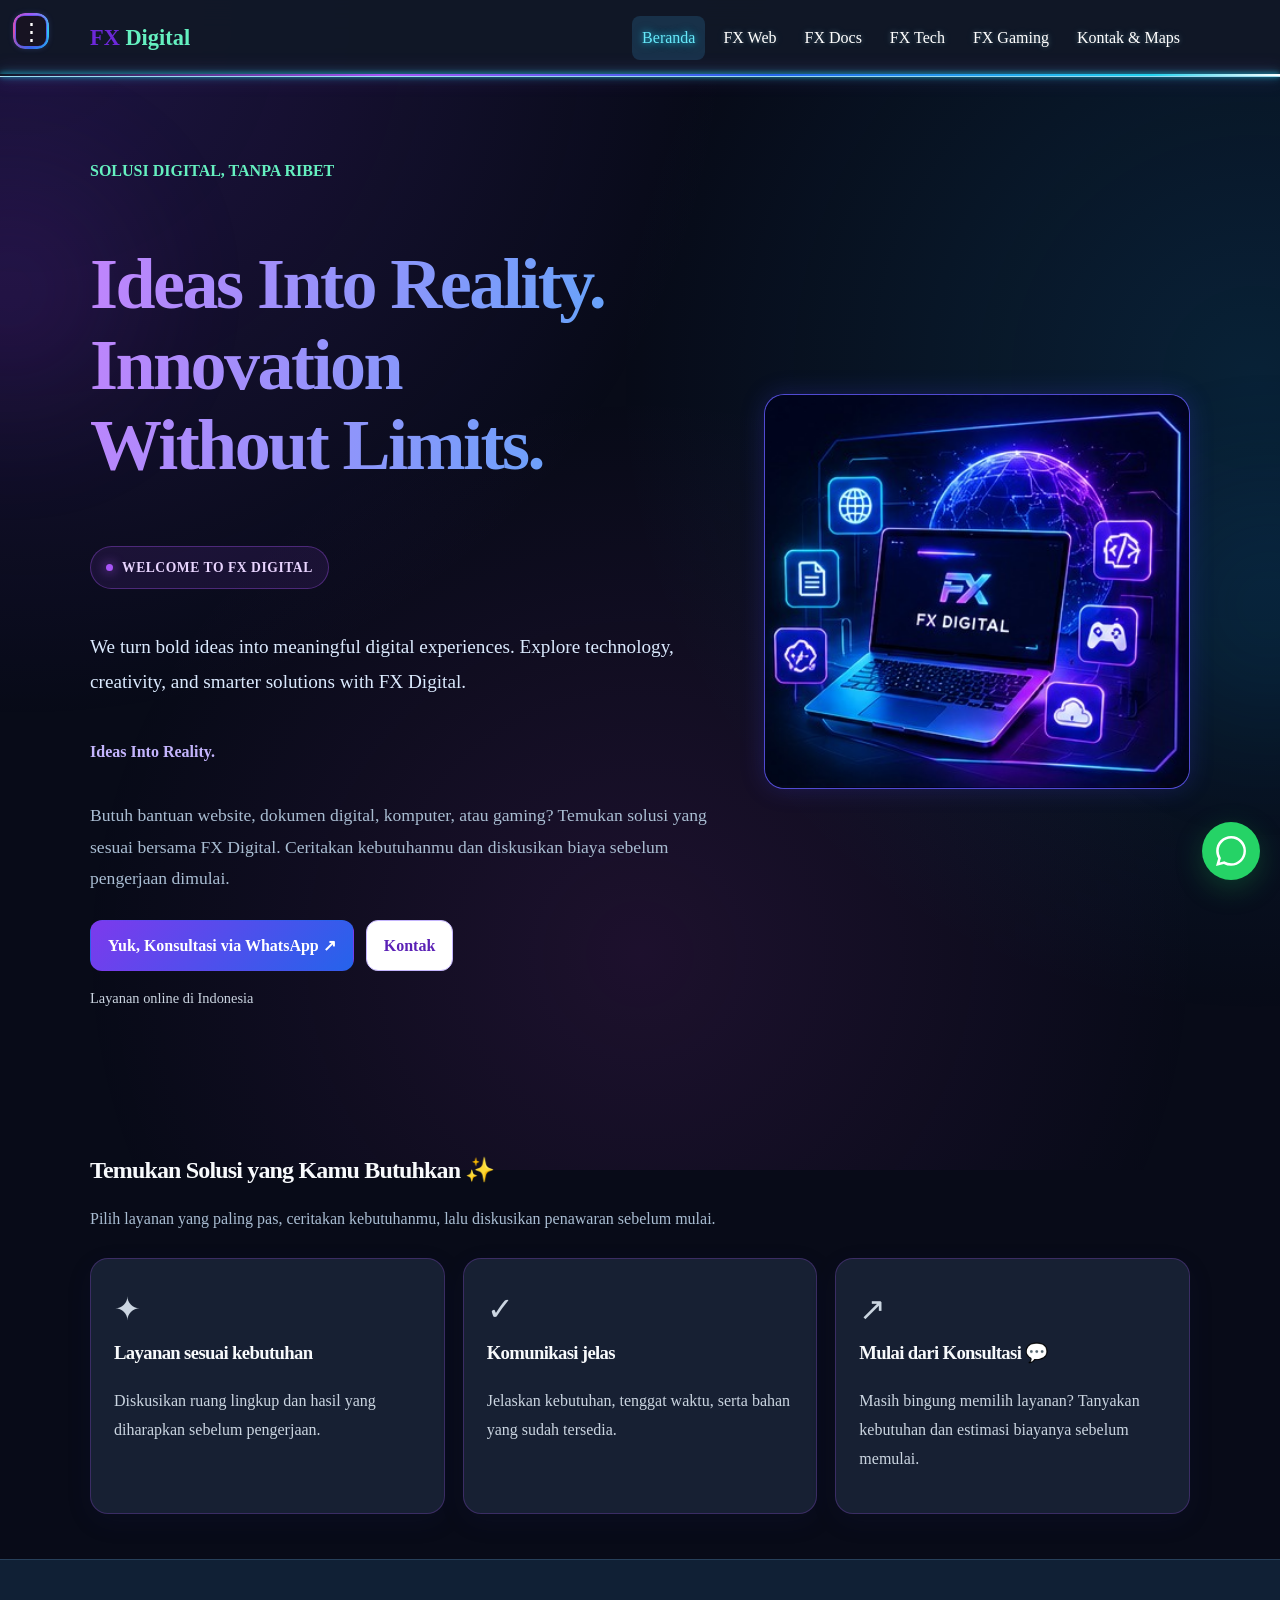
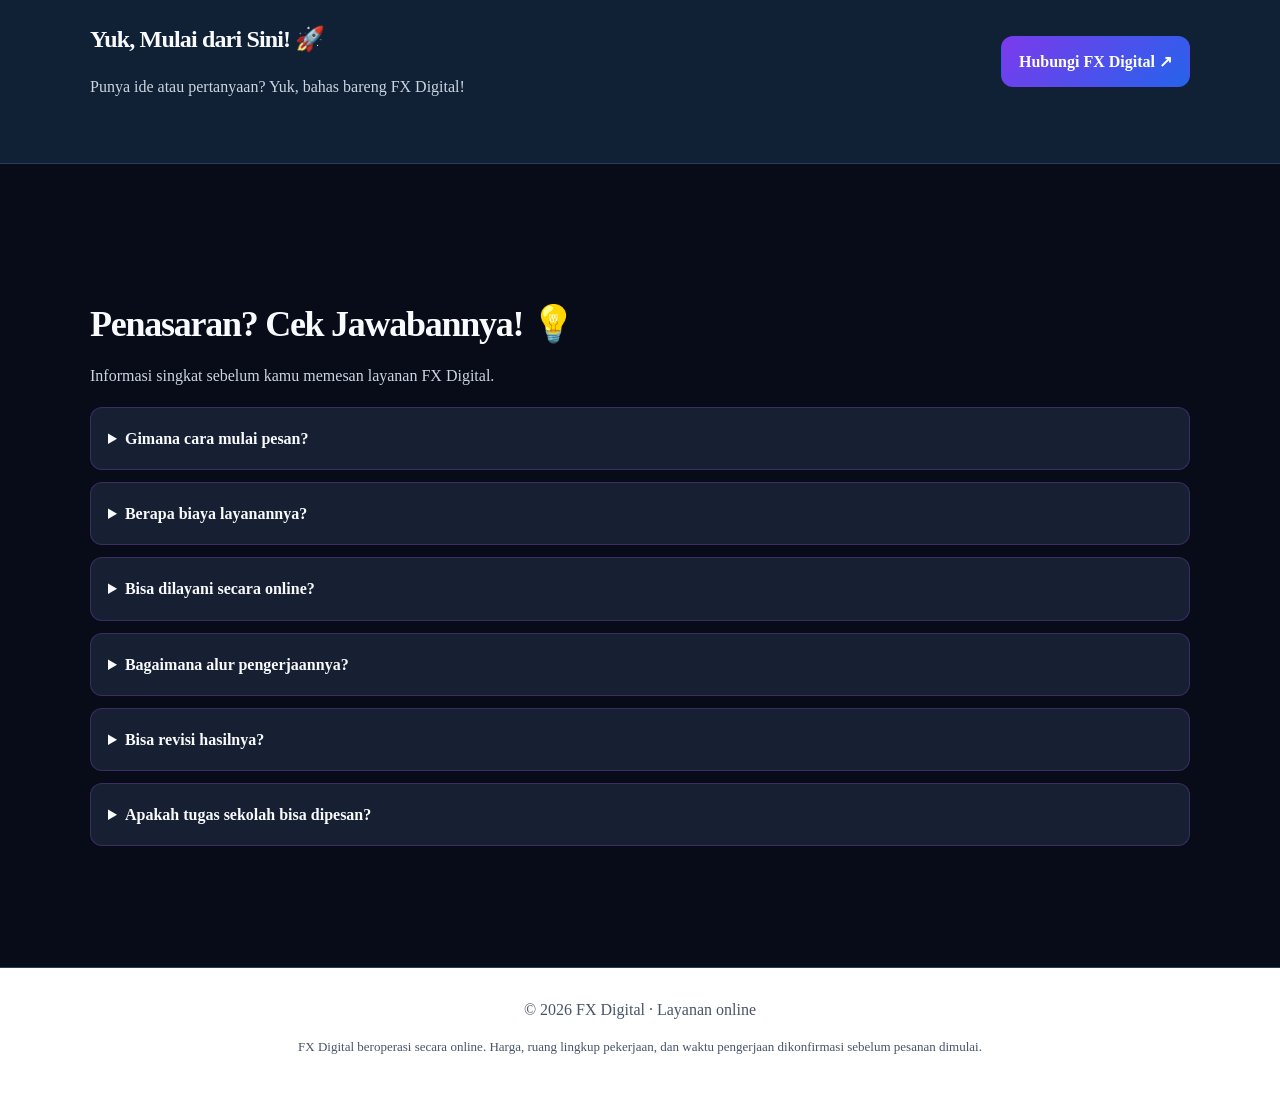
==== index.html @ 986e7e6f "Publikasi awal website FX Digital" ====
<!doctype html>
<html lang="id">
<head>
<meta charset="utf-8">
<meta name="viewport" content="width=device-width, initial-scale=1">
<title>Beranda | FX Digital</title>
<meta name="description" content="Layanan digital FX Digital">
<link rel="stylesheet" href="assets/css/style.css">
  <link rel="stylesheet" href="assets/css/fx-enhancements.css">
<link rel="stylesheet" href="assets/css/fx-modern.css">
</head>
<body>
<header class="topbar">
  <div class="container nav">
    <a class="brand" href="index.html">FX <span>Digital</span></a>
    <button class="menu-toggle" type="button">☰ Menu</button>
    <nav class="navlinks"><a href="index.html" data-nav="index.html">Beranda</a>
<a href="fx-web.html" data-nav="fx-web.html">FX Web</a>
<a href="fx-docs.html" data-nav="fx-docs.html">FX Docs</a>
<a href="fx-tech.html" data-nav="fx-tech.html">FX Tech</a>
<a href="fx-gaming.html" data-nav="fx-gaming.html">FX Gaming</a>
<a href="kontak.html" data-nav="kontak.html">Kontak & Maps</a></nav>
  </div>
</header>
<main>
  <section class="hero">
    <div class="container hero-grid">
      <div>
        <span class="eyebrow">SOLUSI DIGITAL, TANPA RIBET</span>
        <h1>Satu tempat untuk kebutuhan digitalmu.</h1>
        <p class="lead">Butuh bantuan website, dokumen digital, komputer, atau gaming? Temukan solusi yang sesuai bersama FX Digital. Ceritakan kebutuhanmu dan diskusikan biaya sebelum pengerjaan dimulai.</p>
        <div class="actions">
          <a class="btn btn-primary" data-wa data-message="Halo FX Digital, saya ingin konsultasi layanan Beranda.">Yuk, Konsultasi via WhatsApp ↗</a>
          <a class="btn btn-secondary" href="kontak.html">Kontak</a>
        </div>
        <p class="small muted" data-service-area></p>
      </div>
      <aside class="hero-card fx-hero-art">
        <img src="assets/images/fx-hero/beranda.jpg" alt="FX Digital — ilustrasi layanan digital" loading="eager">
      </aside>
    </div>
  </section>
  <section>
    <div class="container">
      <div class="section-head"><h2>Temukan Solusi yang Kamu Butuhkan ✨</h2><p>Pilih layanan yang paling pas, ceritakan kebutuhanmu, lalu diskusikan penawaran sebelum mulai.</p></div>
      
        <div class="grid">
          <article class="card"><div class="icon">✦</div><h3>Layanan sesuai kebutuhan</h3><p>Diskusikan ruang lingkup dan hasil yang diharapkan sebelum pengerjaan.</p></article>
          <article class="card"><div class="icon">✓</div><h3>Komunikasi jelas</h3><p>Jelaskan kebutuhan, tenggat waktu, serta bahan yang sudah tersedia.</p></article>
          <article class="card"><div class="icon">↗</div><h3>Mulai dari Konsultasi 💬</h3><p>Masih bingung memilih layanan? Tanyakan kebutuhan dan estimasi biayanya sebelum memulai.</p></article>
        </div>
        
    </div>
  </section>
  <section class="band">
    <div class="container cta">
      <div><h2>Yuk, Mulai dari Sini! 🚀</h2><p class="muted">Punya ide atau pertanyaan? Yuk, bahas bareng FX Digital!</p></div>
      <a class="btn btn-primary" data-wa data-message="Halo FX Digital, saya ingin bertanya tentang Beranda.">Hubungi FX Digital ↗</a>
    </div>
  </section>
</main>
<footer class="footer"><div class="container">© <span data-year></span> FX Digital · Layanan online</div></footer>
<script src="assets/js/config.js"></script>
<script src="assets/js/main.js"></script>
  <script src="assets/js/fx-enhancements.js" defer></script>
<script src="assets/js/fx-modern.js" defer></script>
</body>
</html>
---- assets/css/style.css ----
:root {
  --bg: #07111f;
  --panel: #101e31;
  --text: #edf6ff;
  --muted: #a9bdd2;
  --mint: #65f0c0;
  --blue: #68baff;
  --line: #27405a;
}

* { box-sizing: border-box; }

html { scroll-behavior: smooth; }

body {
  margin: 0;
  background: var(--bg);
  color: var(--text);
  font-family: system-ui, sans-serif;
  line-height: 1.7;
}

a { color: inherit; text-decoration: none; }

.container {
  width: min(1100px, 92%);
  margin: auto;
}

.topbar {
  position: sticky;
  top: 0;
  z-index: 10;
  background: #07111fee;
  border-bottom: 1px solid var(--line);
}

.nav {
  min-height: 76px;
  display: flex;
  justify-content: space-between;
  align-items: center;
  gap: 20px;
}

.brand {
  font-size: 1.4rem;
  font-weight: 900;
}

.brand span { color: var(--mint); }

.navlinks {
  display: flex;
  gap: 8px;
  flex-wrap: wrap;
}

.navlinks a {
  padding: 8px 10px;
  border-radius: 8px;
  color: var(--muted);
}

.navlinks a:hover,
.navlinks a.active {
  background: #183149;
  color: var(--mint);
}

.menu-toggle { display: none; }

.hero { padding: 80px 0 65px; }

.hero-grid {
  display: grid;
  grid-template-columns: 1.2fr .8fr;
  gap: 35px;
  align-items: center;
}

.eyebrow {
  color: var(--mint);
  font-weight: 700;
}

h1 {
  font-size: clamp(2.5rem, 6vw, 4.5rem);
  line-height: 1.12;
  letter-spacing: -.04em;
}

h2 { line-height: 1.2; }

.gradient {
  background: linear-gradient(90deg, var(--mint), var(--blue));
  -webkit-background-clip: text;
  background-clip: text;
  color: transparent;
}

.lead {
  color: var(--muted);
  font-size: 1.1rem;
}

.actions {
  display: flex;
  flex-wrap: wrap;
  gap: 12px;
  margin-top: 25px;
}

.btn {
  display: inline-block;
  padding: 11px 17px;
  border-radius: 10px;
  font-weight: 800;
  border: 1px solid var(--line);
}

.btn-primary {
  background: var(--mint);
  color: #052018;
}

.btn-secondary { background: var(--panel); }

.hero-card,
.card,
.contact-card {
  background: linear-gradient(145deg, #13263b, #0d192a);
  border: 1px solid var(--line);
  border-radius: 18px;
  padding: 24px;
}

.hero-card .orb {
  display: grid;
  place-items: center;
  height: 160px;
  border-radius: 14px;
  background: linear-gradient(135deg, #174b4c, #1b3452);
  color: var(--mint);
  font-size: 4rem;
  font-weight: 900;
}

section { padding: 45px 0; }

.section-head { margin-bottom: 25px; }

.section-head p,
.card p,
.muted { color: var(--muted); }

.grid {
  display: grid;
  grid-template-columns: repeat(3, 1fr);
  gap: 18px;
}

.card { padding: 23px; }

.card h3 { margin-top: 0; }

.icon { font-size: 2rem; }

.band {
  background: #102035;
  border-block: 1px solid var(--line);
}

.cta {
  display: flex;
  align-items: center;
  justify-content: space-between;
  gap: 25px;
}

.contact-layout {
  display: grid;
  grid-template-columns: 1fr 1fr;
  gap: 20px;
}

.contact-line {
  padding: 15px 0;
  border-bottom: 1px solid var(--line);
}

.form { display: grid; gap: 12px; }

.form input,
.form textarea,
.form select {
  width: 100%;
  padding: 12px;
  background: #081625;
  color: var(--text);
  border: 1px solid var(--line);
  border-radius: 9px;
}

.form textarea { min-height: 120px; }

.footer {
  padding: 28px 0;
  border-top: 1px solid var(--line);
  color: var(--muted);
}

.small { font-size: .9rem; }

@media (max-width: 850px) {
  .hero-grid,
  .contact-layout { grid-template-columns: 1fr; }

  .grid { grid-template-columns: repeat(2, 1fr); }

  .nav { padding: 14px 0; }

  .menu-toggle {
    display: block;
    padding: 9px;
    background: var(--panel);
    color: var(--text);
    border: 1px solid var(--line);
    border-radius: 8px;
  }

  .navlinks {
    display: none;
    position: absolute;
    top: 65px;
    left: 4%;
    right: 4%;
    padding: 12px;
    background: var(--panel);
    border: 1px solid var(--line);
    border-radius: 12px;
  }

  .navlinks.open { display: grid; }

  .cta { align-items: flex-start; flex-direction: column; }
}

@media (max-width: 540px) {
  .grid { grid-template-columns: 1fr; }
  .hero { padding-top: 45px; }
}

/* ===== MENU SAMPING FX DIGITAL ===== */
.fx-menu-button {
  position: fixed;
  top: 18px;
  left: 18px;
  z-index: 10002;
  width: 46px;
  height: 46px;
  border: 1px solid rgba(255,255,255,.18);
  border-radius: 14px;
  background: #171322;
  color: #ffffff;
  font-size: 30px;
  line-height: 1;
  cursor: pointer;
  box-shadow: 0 6px 24px rgba(0,0,0,.25);
}

.fx-menu-button:hover {
  background: #6d28d9;
}

.fx-menu-overlay {
  position: fixed;
  inset: 0;
  z-index: 10000;
  background: rgba(0,0,0,.58);
  opacity: 0;
  visibility: hidden;
  transition: opacity .25s ease, visibility .25s ease;
}

.fx-menu-overlay.open {
  opacity: 1;
  visibility: visible;
}

.fx-side-menu {
  position: fixed;
  top: 0;
  left: 0;
  z-index: 10001;
  width: min(310px, 85vw);
  height: 100vh;
  height: 100dvh;
  box-sizing: border-box;
  padding: 28px 20px;
  overflow-y: auto;
  background: #120e1c;
  border-right: 1px solid rgba(255,255,255,.12);
  color: #fff;
  transform: translateX(-105%);
  transition: transform .25s ease;
}

.fx-side-menu.open {
  transform: translateX(0);
}

.fx-menu-header {
  display: flex;
  align-items: center;
  justify-content: space-between;
  gap: 12px;
  margin-bottom: 28px;
  padding-bottom: 20px;
  border-bottom: 1px solid rgba(255,255,255,.13);
}

.fx-menu-brand {
  font-size: 22px;
  font-weight: 800;
  color: #c4b5fd;
}

.fx-menu-close {
  width: 38px;
  height: 38px;
  border: 0;
  border-radius: 10px;
  background: #292238;
  color: #fff;
  font-size: 24px;
  cursor: pointer;
}

.fx-menu-label {
  margin: 20px 0 10px;
  color: #a99fbb;
  font-size: 12px;
  font-weight: 700;
  letter-spacing: 1.5px;
  text-transform: uppercase;
}

.fx-menu-links {
  display: grid;
  gap: 8px;
}

.fx-menu-links a {
  display: flex;
  align-items: center;
  gap: 12px;
  padding: 13px 14px;
  border: 1px solid transparent;
  border-radius: 12px;
  color: #f4f0ff;
  text-decoration: none;
  font-size: 15px;
  transition: background .2s, border-color .2s;
}

.fx-menu-links a:hover {
  background: #292039;
  border-color: #6d28d9;
}

.fx-menu-icon {
  width: 26px;
  text-align: center;
  font-size: 20px;
}

.fx-menu-contact {
  margin-top: 24px;
  padding: 16px;
  border-radius: 14px;
  background: linear-gradient(135deg, #4c1d95, #6d28d9);
}

.fx-menu-contact p {
  margin: 0 0 12px;
  color: #fff;
  font-size: 14px;
}

.fx-menu-contact a {
  display: block;
  padding: 10px 12px;
  border-radius: 9px;
  background: #fff;
  color: #4c1d95;
  text-align: center;
  text-decoration: none;
  font-weight: 700;
}

@media (max-width: 480px) {
  .fx-menu-button {
    top: 12px;
    left: 12px;
  }
}

/* ===== NAVBAR OTOMATIS SAAT SCROLL ===== */
header,
.navbar,
nav.navbar,
.site-header,
.main-header {
  transition: transform 0.3s ease, opacity 0.3s ease;
}

.fx-navbar-hidden {
  transform: translateY(-110%) !important;
  opacity: 0 !important;
  pointer-events: none !important;
}

/* ===== TEMA FX DIGITAL: LEBIH TERANG ===== */

:root {
  --fx-primary: #7c3aed;
  --fx-secondary: #2563eb;
  --fx-accent: #06b6d4;
  --fx-text: #1e1b4b;
  --fx-muted: #64748b;
  --fx-background: #f5f7ff;
  --fx-card: #ffffff;
  --fx-border: #e0e7ff;
}

body {
  background-color: var(--fx-background);
  color: var(--fx-text);
}

header,
.navbar,
nav.navbar,
.site-header,
.main-header {
  background-color: rgba(255, 255, 255, 0.96);
  color: var(--fx-text);
  border-bottom: 1px solid var(--fx-border);
}

h1, h2, h3, h4 {
  color: #312e81;
}

p {
  color: #475569;
}

a {
  transition: color .2s ease, background .2s ease;
}

button,
.btn,
.button {
  transition: all .2s ease;
}

.btn-primary,
.button-primary,
button.primary {
  background: linear-gradient(135deg, #7c3aed, #2563eb);
  color: #ffffff;
  border: none;
  border-radius: 12px;
}

.btn-primary:hover,
.button-primary:hover,
button.primary:hover {
  background: linear-gradient(135deg, #6d28d9, #1d4ed8);
  transform: translateY(-2px);
}

.card,
.service-card,
.feature-card {
  background: #ffffff;
  border: 1px solid #e0e7ff;
  border-radius: 18px;
  box-shadow: 0 8px 28px rgba(79, 70, 229, 0.08);
  transition: transform .25s ease, box-shadow .25s ease;
}

.card:hover,
.service-card:hover,
.feature-card:hover {
  transform: translateY(-4px);
  box-shadow: 0 14px 35px rgba(79, 70, 229, 0.15);
}

.fx-menu-button {
  background: linear-gradient(135deg, #7c3aed, #2563eb);
  color: #ffffff;
  border: 1px solid rgba(255,255,255,.5);
}

.fx-side-menu {
  background: linear-gradient(180deg, #ffffff, #f3f0ff);
  color: #1e1b4b;
  border-right: 1px solid #ddd6fe;
}

.fx-menu-brand {
  color: #6d28d9;
}

.fx-menu-label {
  color: #64748b;
}

.fx-menu-links a {
  color: #312e81;
}

.fx-menu-links a:hover {
  background: #ede9fe;
  border-color: #a78bfa;
}

.fx-menu-close {
  background: #ede9fe;
  color: #4c1d95;
}

.fx-menu-contact {
  background: linear-gradient(135deg, #7c3aed, #2563eb);
}

.fx-menu-contact p {
  color: #ffffff;
}

input,
textarea,
select {
  background: #ffffff;
  color: #1e1b4b;
  border: 1px solid #cbd5e1;
  border-radius: 10px;
}

input:focus,
textarea:focus,
select:focus {
  outline: 2px solid #a78bfa;
  border-color: #7c3aed;
}

::selection {
  background: #c4b5fd;
  color: #312e81;
}

/* ==========================================
   FX DIGITAL — PERBAIKAN KONTRAS DAN WARNA
   ========================================== */

:root {
  --fx-primary: #6d28d9;
  --fx-blue: #2563eb;
  --fx-dark-text: #1e293b;
  --fx-muted-text: #475569;
  --fx-light-bg: #f5f7ff;
  --fx-white: #ffffff;
}

/* Latar utama */
body {
  background: var(--fx-light-bg) !important;
  color: var(--fx-dark-text) !important;
}

/* Navbar terang */
header,
.site-header,
.main-header,
.navbar,
nav.navbar {
  background: #ffffff !important;
  color: var(--fx-dark-text) !important;
  border-bottom: 1px solid #e2e8f0 !important;
  box-shadow: 0 3px 15px rgba(30, 41, 59, 0.06);
}

header a,
.site-header a,
.main-header a,
.navbar a,
nav.navbar a {
  color: #475569 !important;
}

header a:hover,
.site-header a:hover,
.main-header a:hover,
.navbar a:hover,
nav.navbar a:hover {
  color: #6d28d9 !important;
}

/* Logo FX Digital */
header .brand,
header .logo,
.site-header .brand,
.site-header .logo,
.navbar .brand,
.navbar .logo {
  color: #6d28d9 !important;
}

/* Judul dan teks */
h1, h2, h3, h4 {
  color: #312e81 !important;
}

p, li, label {
  color: #475569;
}

/* Kartu layanan: putih dan bersih */
.card,
.service-card,
.feature-card,
.hero-card,
.contact-card,
.service-box,
.info-card {
  background: #ffffff !important;
  color: #334155 !important;
  border: 1px solid #e2e8f0 !important;
  box-shadow: 0 8px 28px rgba(49, 46, 129, 0.08) !important;
}

.card h1, .card h2, .card h3, .card h4,
.service-card h1, .service-card h2,
.service-card h3, .service-card h4,
.feature-card h1, .feature-card h2,
.feature-card h3, .feature-card h4,
.hero-card h1, .hero-card h2,
.hero-card h3, .hero-card h4,
.contact-card h1, .contact-card h2,
.contact-card h3, .contact-card h4 {
  color: #312e81 !important;
}

.card p,
.service-card p,
.feature-card p,
.hero-card p,
.contact-card p {
  color: #475569 !important;
}

/* Tombol utama */
a.btn-primary,
a.button-primary,
.btn-primary,
.button-primary,
button.primary {
  background: linear-gradient(135deg, #7c3aed, #2563eb) !important;
  color: #ffffff !important;
  border: none !important;
  border-radius: 12px;
}

/* Tombol sekunder: jangan sampai teks gelap di latar gelap */
a.btn-secondary,
a.button-secondary,
.btn-secondary,
.button-secondary,
a.btn:not(.btn-primary),
a.button:not(.button-primary) {
  background: #ffffff !important;
  color: #5b21b6 !important;
  border: 1px solid #c4b5fd !important;
  border-radius: 12px;
}

/* Panel visual FX pada bagian hero */
.hero-card,
.hero-visual,
.hero-panel,
.visual-card,
.contact-visual {
  background: #ffffff !important;
  color: #312e81 !important;
  border: 1px solid #e0e7ff !important;
}

.hero-card *,
.hero-visual *,
.hero-panel *,
.visual-card *,
.contact-visual * {
  color: #312e81;
}

/* Tombol titik tiga tetap cerah */
.fx-menu-button {
  background: linear-gradient(135deg, #7c3aed, #2563eb) !important;
  color: #ffffff !important;
}

/* Menu samping */
.fx-side-menu {
  background: #ffffff !important;
  color: #1e293b !important;
  border-right: 1px solid #e2e8f0 !important;
}

.fx-menu-brand {
  color: #6d28d9 !important;
}

.fx-menu-links a {
  color: #334155 !important;
}

.fx-menu-links a:hover {
  background: #f3e8ff !important;
  color: #6d28d9 !important;
}

/* Kolom formulir */
input, textarea, select {
  background: #ffffff !important;
  color: #1e293b !important;
  border: 1px solid #cbd5e1 !important;
}

input::placeholder,
textarea::placeholder {
  color: #64748b !important;
}

/* Footer */
footer {
  background: #ffffff !important;
  color: #475569 !important;
  border-top: 1px solid #e2e8f0;
}

footer p,
footer a {
  color: #475569 !important;
}

/* ===== FX DIGITAL: TOMBOL TITIK TIGA NEON ANIMASI ===== */
.fx-menu-button {
  position: fixed !important;
  top: 14px !important;
  left: 14px !important;
  width: 34px !important;
  height: 34px !important;
  padding: 0 !important;
  display: flex !important;
  align-items: center !important;
  justify-content: center !important;
  box-sizing: border-box !important;
  border: 2px solid transparent !important;
  border-radius: 11px !important;
  background:
    linear-gradient(#171322, #171322) padding-box,
    conic-gradient(
      from 0deg,
      #a855f7,
      #22d3ee,
      #2563eb,
      #ec4899,
      #a855f7
    ) border-box !important;
  color: #ffffff !important;
  font-size: 23px !important;
  line-height: 1 !important;
  box-shadow:
    0 0 7px rgba(168, 85, 247, .8),
    0 0 15px rgba(34, 211, 238, .35) !important;
  animation: fx-neon-spin 3s linear infinite,
             fx-neon-pulse 2s ease-in-out infinite alternate;
  transition:
    opacity .3s ease,
    transform .3s ease,
    visibility .3s ease !important;
  -webkit-tap-highlight-color: transparent;
}

.fx-menu-button:hover {
  transform: scale(1.08);
  box-shadow:
    0 0 10px rgba(168, 85, 247, 1),
    0 0 22px rgba(34, 211, 238, .7) !important;
}

@keyframes fx-neon-spin {
  from { filter: hue-rotate(0deg); }
  to   { filter: hue-rotate(360deg); }
}

@keyframes fx-neon-pulse {
  from {
    box-shadow:
      0 0 5px rgba(168, 85, 247, .6),
      0 0 10px rgba(34, 211, 238, .25);
  }
  to {
    box-shadow:
      0 0 9px rgba(168, 85, 247, .95),
      0 0 18px rgba(34, 211, 238, .65);
  }
}

/* Tombol bersembunyi ketika halaman digulir */
.fx-menu-button.fx-menu-scroll-hidden {
  opacity: 0 !important;
  visibility: hidden !important;
  transform: translateY(-12px) scale(.8) !important;
  pointer-events: none !important;
}

/* Hormati pengaturan pengguna yang mengurangi animasi */
@media (prefers-reduced-motion: reduce) {
  .fx-menu-button {
    animation: none !important;
    transition: opacity .2s ease !important;
  }
}

/* ===== PERBAIKAN: NEON HANYA DI PINGGIR TOMBOL ===== */
.fx-menu-button {
  position: fixed !important;
  isolation: isolate;
  width: 34px !important;
  height: 34px !important;
  padding: 0 !important;
  border: 0 !important;
  border-radius: 11px !important;
  background: transparent !important;
  color: #ffffff !important;
  font-size: 23px !important;
  box-shadow: none !important;
  filter: none !important;
  animation: none !important;
  overflow: visible !important;
}

.fx-menu-button::before {
  content: "";
  position: absolute;
  inset: -1px;
  z-index: -1;
  border-radius: 12px;
  padding: 2px;
  background: conic-gradient(
    from var(--fx-neon-angle, 0deg),
    #a855f7,
    #22d3ee,
    #2563eb,
    #ec4899,
    #a855f7
  );
  -webkit-mask:
    linear-gradient(#fff 0 0) content-box,
    linear-gradient(#fff 0 0);
  -webkit-mask-composite: xor;
  mask-composite: exclude;
  animation: fx-neon-border-spin 3s linear infinite;
  pointer-events: none;
}

.fx-menu-button::after {
  content: "";
  position: absolute;
  inset: 2px;
  z-index: -1;
  border-radius: 8px;
  background: #171322;
  box-shadow:
    0 0 7px rgba(168, 85, 247, .35),
    0 0 10px rgba(34, 211, 238, .2);
  pointer-events: none;
}

@keyframes fx-neon-border-spin {
  to {
    filter: hue-rotate(360deg);
  }
}

/* Jangan tampilkan tombol ketika menu samping terbuka */
.fx-menu-button.fx-menu-scroll-hidden {
  opacity: 0 !important;
  visibility: hidden !important;
  pointer-events: none !important;
  transform: translateY(-12px) scale(.85) !important;
}

/* ===== FX DIGITAL: NAVBAR LEBIH TERANG ===== */

/* Tulisan menu navbar */
header nav a,
header .nav-links a,
header .navbar a,
.navbar a,
.nav-links a,
nav a {
  color: #ffffff !important;
  opacity: 1 !important;
  text-shadow:
    0 0 5px rgba(255, 255, 255, 0.28),
    0 0 10px rgba(34, 211, 238, 0.18);
  transition:
    color 0.25s ease,
    text-shadow 0.25s ease;
}

/* Efek saat mouse diarahkan ke tulisan */
header nav a:hover,
header .nav-links a:hover,
header .navbar a:hover,
.navbar a:hover,
.nav-links a:hover,
nav a:hover {
  color: #67e8f9 !important;
  text-shadow:
    0 0 6px rgba(34, 211, 238, 0.85),
    0 0 14px rgba(34, 211, 238, 0.55);
}

/* Menu yang sedang aktif */
header nav a.active,
header .nav-links a.active,
header .navbar a.active,
.navbar a.active,
.nav-links a.active,
nav a.active,
header nav a[aria-current="page"],
nav a[aria-current="page"] {
  color: #67e8f9 !important;
  text-shadow:
    0 0 6px rgba(34, 211, 238, 0.7),
    0 0 12px rgba(34, 211, 238, 0.35);
}


/* ===== FX DIGITAL: GARIS NEON BERGERAK DI BAWAH NAVBAR ===== */

header,
header.navbar,
.navbar {
  position: relative;
  isolation: isolate;
}

/* Garis neon utama */
header::after,
header.navbar::after,
.navbar::after {
  content: "";
  position: absolute;
  left: 0;
  right: 0;
  bottom: 0;
  height: 2px;
  z-index: 999;
  pointer-events: none;

  background: linear-gradient(
    90deg,
    transparent 0%,
    #a855f7 15%,
    #2563eb 30%,
    #22d3ee 45%,
    #ffffff 50%,
    #22d3ee 55%,
    #ec4899 75%,
    #a855f7 90%,
    transparent 100%
  );

  background-size: 200% 100%;
  animation: fx-navbar-neon-flow 3s linear infinite;

  box-shadow:
    0 0 5px #22d3ee,
    0 0 10px rgba(34, 211, 238, 0.85),
    0 0 18px rgba(168, 85, 247, 0.65);
}

/* Cahaya yang melintas di sepanjang garis */
@keyframes fx-navbar-neon-flow {
  0% {
    background-position: 100% 50%;
    filter: hue-rotate(0deg);
    opacity: 0.8;
  }

  50% {
    opacity: 1;
  }

  100% {
    background-position: -100% 50%;
    filter: hue-rotate(45deg);
    opacity: 0.8;
  }
}

/* Hormati pengaturan pengguna yang mengurangi animasi */
@media (prefers-reduced-motion: reduce) {
  header::after,
  header.navbar::after,
  .navbar::after {
    animation: none;
    background-position: center;
  }
}



/* ===== ILUSTRASI HERO FX DIGITAL ===== */
.hero-card.fx-hero-art {
  position: relative;
  padding: 0 !important;
  overflow: hidden;
  min-width: 0;
  aspect-ratio: 1.08 / 1;
  display: flex;
  align-items: center;
  justify-content: center;
  background: #070b1d !important;
  border: 1px solid rgba(100, 90, 255, .8) !important;
  border-radius: 20px;
  box-shadow: 0 0 24px rgba(69, 70, 255, .22), inset 0 0 25px rgba(0, 190, 255, .08) !important;
}
.hero-card.fx-hero-art img {
  display: block;
  width: 100%;
  height: 100%;
  min-height: 240px;
  object-fit: cover;
  object-position: center;
  border-radius: inherit;
  transition: transform .45s ease, filter .45s ease;
}
.hero-card.fx-hero-art:hover img {
  transform: scale(1.035);
  filter: saturate(1.12) brightness(1.06);
}
@media (max-width: 850px) {
  .hero-card.fx-hero-art { aspect-ratio: 1.35 / 1; width: 100%; }
  .hero-card.fx-hero-art img { min-height: 220px; }
}
@media (max-width: 540px) {
  .hero-card.fx-hero-art { aspect-ratio: 1.2 / 1; }
  .hero-card.fx-hero-art img { min-height: 200px; }
}


/* FX DIGITAL: LAYANAN INTERAKTIF */
.fx-service-list {
  display: grid;
  grid-template-columns: 1fr;
  gap: 12px;
  max-width: 950px;
  margin: 28px auto 10px;
}
.fx-service-item {
  overflow: hidden;
  border: 1px solid rgba(120, 110, 180, .24);
  border-radius: 16px;
  background: var(--card, #fff);
  box-shadow: 0 8px 24px rgba(20, 15, 45, .06);
  transition: border-color .2s ease, box-shadow .2s ease;
}
.fx-service-item[open] {
  border-color: rgba(120, 90, 240, .65);
  box-shadow: 0 12px 30px rgba(70, 45, 160, .12);
}
.fx-service-item > summary {
  display: flex;
  align-items: center;
  gap: 13px;
  padding: 18px 20px;
  cursor: pointer;
  list-style: none;
  font-weight: 700;
}
.fx-service-item > summary::-webkit-details-marker { display: none; }
.fx-service-item > summary::marker { content: ""; }
.fx-service-icon {
  display: inline-grid;
  place-items: center;
  flex: 0 0 42px;
  width: 42px;
  height: 42px;
  border-radius: 12px;
  background: rgba(125, 95, 245, .12);
  font-size: 22px;
}
.fx-service-title { flex: 1; }
.fx-service-arrow {
  display: inline-grid;
  place-items: center;
  width: 30px;
  height: 30px;
  border-radius: 50%;
  background: rgba(125, 95, 245, .12);
  font-size: 21px;
  transition: transform .2s ease;
}
.fx-service-item[open] .fx-service-arrow { transform: rotate(45deg); }
.fx-service-content {
  padding: 0 22px 22px 75px;
  line-height: 1.75;
}
.fx-service-content p { margin: 0 0 14px; }
.fx-service-content h4 { margin: 12px 0 6px; }
.fx-service-content ul { padding-left: 22px; margin: 8px 0 20px; }
.fx-service-content li { margin: 5px 0; }
.fx-service-content .btn { display: inline-flex; }
.fx-service-item > summary:focus-visible {
  outline: 3px solid #8065ee;
  outline-offset: -4px;
}
@media (max-width: 600px) {
  .fx-service-item > summary { padding: 14px; gap: 10px; }
  .fx-service-content { padding: 0 16px 18px; }
  .fx-service-icon { flex-basis: 36px; width: 36px; height: 36px; }
}

/* FX DIGITAL - PERBAIKAN KONTRAS LAYANAN */
.fx-service-list .fx-service-item {
  background: #ffffff !important;
  color: #20243a !important;
  border: 1px solid #d9d6f5 !important;
  border-radius: 14px !important;
}

.fx-service-list .fx-service-item > summary {
  color: #20243a !important;
  background: #ffffff !important;
  font-size: 17px !important;
  font-weight: 700 !important;
}

.fx-service-list .fx-service-icon {
  display: none !important;
}

.fx-service-list .fx-service-title {
  color: #20243a !important;
}

.fx-service-list .fx-service-arrow {
  color: #ffffff !important;
  background: #5540d9 !important;
}

.fx-service-list .fx-service-content {
  color: #35384d !important;
  background: #ffffff !important;
}

.fx-service-list .fx-service-content p,
.fx-service-list .fx-service-content h4,
.fx-service-list .fx-service-content li {
  color: #35384d !important;
}

.fx-service-list .fx-service-content h4 {
  font-size: 15px !important;
  font-weight: 700 !important;
}

.fx-service-list .fx-service-item[open] {
  border-color: #7965ed !important;
}

.fx-service-list .fx-service-item > summary:hover {
  background: #f5f3ff !important;
}

.fx-service-list .fx-service-item > summary:focus-visible {
  outline: 3px solid #5540d9 !important;
  outline-offset: -3px;
}


/* FX DIGITAL - TOMBOL HERO BERDAMPINGAN */
.fx-hero-actions {
  display: flex;
  flex-wrap: wrap;
  align-items: center;
  gap: 12px;
  margin-top: 18px;
}
.fx-hero-actions > a {
  display: inline-flex;
  align-items: center;
  justify-content: center;
  margin: 0;
}
@media (max-width: 480px) {
  .fx-hero-actions > a {
    flex: 1 1 auto;
  }
}

/* ===== FX DIGITAL: PENYEMPURNAAN RESPONSIF MOBILE ===== */

html {
  max-width: 100%;
  overflow-x: clip;
}

body {
  width: 100%;
  max-width: 100%;
  overflow-x: clip;
}

img,
video,
iframe,
svg {
  max-width: 100%;
}

.container {
  width: min(1100px, 92%);
  min-width: 0;
}

.hero-grid > *,
.contact-layout > *,
.grid > *,
.actions > * {
  min-width: 0;
}

h1,
h2,
h3,
p,
a {
  overflow-wrap: anywhere;
}

button,
.btn,
input,
select,
textarea {
  max-width: 100%;
}

input,
select,
textarea {
  width: 100%;
  font: inherit;
}

@media (max-width: 600px) {
  .container {
    width: calc(100% - 32px);
  }

  .hero {
    padding: 38px 0 42px;
  }

  h1 {
    font-size: clamp(2rem, 8vw, 3rem);
    line-height: 1.15;
  }

  .lead {
    font-size: 1rem;
  }

  .actions {
    gap: 10px;
  }

  .actions .btn {
    text-align: center;
  }

  .contact-layout,
  .hero-grid {
    grid-template-columns: minmax(0, 1fr);
  }

  .fx-wa-floating {
    right: max(16px, env(safe-area-inset-right)) !important;
    bottom: max(16px, env(safe-area-inset-bottom)) !important;
    width: 54px !important;
    height: 54px !important;
    min-width: 54px !important;
    padding: 0 !important;
    display: flex !important;
    align-items: center !important;
    justify-content: center !important;
    border-radius: 50% !important;
  }
}

@media (max-width: 360px) {
  .container {
    width: calc(100% - 24px);
  }

  .fx-hero-actions {
    gap: 8px;
  }

  .fx-hero-actions > a {
    flex-basis: 100%;
  }
}

/* Sembunyikan tombol titik tiga khusus tampilan HP */
@media (max-width: 600px) {
  .fx-menu-button {
    display: none !important;
  }
}
---- assets/css/fx-enhancements.css ----
:root {
  --fx-bg: #0b1120;
  --fx-surface: #111827;
  --fx-card: #172033;
  --fx-card-hover: #202c42;
  --fx-text: #f8fafc;
  --fx-description: #cbd5e1;
  --fx-muted: #94a3b8;
  --fx-purple: #a78bfa;
  --fx-blue: #60a5fa;
  --fx-border: #334155;
  --fx-gradient: linear-gradient(135deg, #7c3aed, #2563eb);
}

html {
  scroll-behavior: smooth;
  scroll-padding-top: 90px;
}

body {
  background: var(--fx-bg) !important;
  color: var(--fx-text) !important;
}

body, button, input, textarea, select {
  font-family: inherit;
}

h1, h2, h3, h4, h5, h6,
.hero-title, .section-title {
  color: var(--fx-text) !important;
}

p, li, label, .description, .subtitle {
  color: var(--fx-description);
}

small, .muted {
  color: var(--fx-muted);
}

a {
  transition: color .2s ease;
}

a:hover {
  color: var(--fx-purple);
}

header, .navbar, nav.navbar, .site-header, .main-header {
  background: rgba(17, 24, 39, .96) !important;
  color: var(--fx-text) !important;
  border-bottom: 1px solid var(--fx-border);
  backdrop-filter: blur(14px);
}

header a, .navbar a, nav.navbar a,
.site-header a, .main-header a {
  color: var(--fx-description);
}

.card, .service-card, .feature-card,
.service-box, .info-card, .contact-card {
  background: var(--fx-card) !important;
  color: var(--fx-description) !important;
  border: 1px solid var(--fx-border) !important;
  border-radius: 18px;
  box-shadow: 0 8px 28px rgba(0,0,0,.18);
  transition: transform .25s ease, border-color .25s ease,
              box-shadow .25s ease, background .25s ease;
}

.card h1, .card h2, .card h3, .card h4,
.service-card h1, .service-card h2,
.service-card h3, .service-card h4,
.feature-card h1, .feature-card h2,
.feature-card h3, .feature-card h4 {
  color: var(--fx-text) !important;
}

.card p, .service-card p, .feature-card p {
  color: var(--fx-description) !important;
}

@media (hover: hover) and (pointer: fine) {
  .card:hover, .service-card:hover, .feature-card:hover,
  .service-box:hover, .info-card:hover {
    transform: translateY(-5px);
    background: var(--fx-card-hover) !important;
    border-color: #8b5cf6 !important;
    box-shadow: 0 16px 34px rgba(124,58,237,.16);
  }
}

.btn-primary, .button-primary, a.btn-primary,
a.button-primary, button.primary {
  background: var(--fx-gradient) !important;
  color: #fff !important;
  border: 1px solid transparent !important;
  border-radius: 12px;
  font-weight: 700;
  transition: transform .2s ease, filter .2s ease, box-shadow .2s ease;
}

@media (hover: hover) and (pointer: fine) {
  .btn-primary:hover, .button-primary:hover,
  a.btn-primary:hover, a.button-primary:hover {
    filter: brightness(1.15);
    transform: translateY(-2px);
    box-shadow: 0 8px 22px rgba(124,58,237,.25);
  }
}

input, textarea, select {
  width: 100%;
  box-sizing: border-box;
  padding: 12px 14px;
  background: #0b1120 !important;
  color: var(--fx-text) !important;
  border: 1px solid #475569 !important;
  border-radius: 10px;
}

input::placeholder, textarea::placeholder {
  color: var(--fx-muted) !important;
}

input:focus, textarea:focus, select:focus,
button:focus-visible, a:focus-visible {
  outline: 2px solid var(--fx-purple);
  outline-offset: 3px;
}

.fx-enhancement-section {
  width: min(1100px, calc(100% - 36px));
  margin: 64px auto;
  color: var(--fx-text);
}

.fx-enhancement-section h2 {
  margin-bottom: 12px;
  font-size: clamp(24px, 4vw, 36px);
}

.fx-enhancement-intro {
  max-width: 720px;
  line-height: 1.8;
  color: var(--fx-description);
}

.fx-enhancement-grid {
  display: grid;
  grid-template-columns: repeat(3, minmax(0, 1fr));
  gap: 18px;
  margin-top: 26px;
}

.fx-enhancement-card {
  min-width: 0;
  padding: 22px;
  background: var(--fx-card);
  border: 1px solid var(--fx-border);
  border-radius: 16px;
  color: var(--fx-description);
  transition: transform .25s ease, border-color .25s ease;
}

.fx-enhancement-card h3 {
  margin-top: 10px;
  color: var(--fx-text);
}

.fx-enhancement-card p {
  line-height: 1.7;
}

.fx-enhancement-icon {
  font-size: 30px;
}

.fx-reveal {
  opacity: 0;
  transform: translateY(22px);
  transition: opacity .6s ease, transform .6s ease;
}

.fx-reveal.fx-visible {
  opacity: 1;
  transform: translateY(0);
}

.fx-wa-floating {
  position: fixed;
  right: 20px;
  bottom: 20px;
  z-index: 9990;
  display: inline-flex;
  align-items: center;
  gap: 9px;
  padding: 14px 19px;
  border-radius: 999px;
  background: #16a34a;
  color: #fff !important;
  text-decoration: none;
  font-weight: 700;
  box-shadow: 0 8px 28px rgba(22,163,74,.3);
  transition: transform .2s ease, filter .2s ease;
}

.fx-wa-floating:hover {
  color: #fff !important;
  transform: translateY(-3px);
  filter: brightness(1.08);
}

.fx-order-button {
  display: inline-block;
  padding: 12px 18px;
  border: 0;
  border-radius: 10px;
  background: var(--fx-gradient);
  color: white !important;
  text-decoration: none;
  font-weight: 700;
  cursor: pointer;
}

.fx-faq-item {
  margin: 12px 0;
  border: 1px solid var(--fx-border);
  border-radius: 12px;
  background: var(--fx-card);
  overflow: hidden;
}

.fx-faq-item summary {
  padding: 17px;
  color: var(--fx-text);
  cursor: pointer;
  font-weight: 700;
}

.fx-faq-answer {
  padding: 0 17px 17px;
  color: var(--fx-description);
  line-height: 1.8;
}

.fx-order-dialog {
  width: min(520px, calc(100% - 32px));
  max-height: 85vh;
  overflow: auto;
  background: #111827;
  color: var(--fx-text);
  border: 1px solid var(--fx-border);
  border-radius: 18px;
  padding: 24px;
}

.fx-order-dialog::backdrop {
  background: rgba(0,0,0,.75);
  backdrop-filter: blur(4px);
}

.fx-order-dialog h2 {
  color: var(--fx-text);
}

.fx-order-form {
  display: grid;
  gap: 14px;
}

.fx-order-form label {
  display: grid;
  gap: 7px;
  color: var(--fx-description);
}

.fx-order-actions {
  display: flex;
  flex-wrap: wrap;
  gap: 10px;
}

.fx-order-close {
  background: #273449;
  color: white;
  border: 1px solid var(--fx-border);
  border-radius: 10px;
  padding: 12px 16px;
  cursor: pointer;
}

.fx-portfolio-note {
  color: var(--fx-muted) !important;
  font-size: 13px;
}

.fx-footer-note {
  color: var(--fx-muted);
  font-size: 13px;
  line-height: 1.7;
}

.fx-side-menu {
  background: #111827 !important;
  color: var(--fx-text) !important;
}

.fx-menu-links a {
  color: var(--fx-description) !important;
}

.fx-menu-links a:hover {
  background: #273449 !important;
  color: white !important;
}

.fx-menu-button {
  background: var(--fx-gradient) !important;
  color: white !important;
}

.fx-menu-brand {
  color: var(--fx-purple) !important;
}

.fx-menu-close {
  background: #273449 !important;
  color: white !important;
}

@media (max-width: 760px) {
  .fx-enhancement-grid {
    grid-template-columns: repeat(2, minmax(0, 1fr));
  }

  .fx-enhancement-section {
    margin: 44px auto;
  }

  .fx-wa-floating {
    right: 14px;
    bottom: 14px;
    padding: 13px 16px;
  }
}

@media (max-width: 480px) {
  .fx-enhancement-grid {
    grid-template-columns: 1fr;
  }

  .fx-wa-floating {
    font-size: 14px;
  }
}

@media (prefers-reduced-motion: reduce) {
  *, *::before, *::after {
    scroll-behavior: auto !important;
    animation-duration: .01ms !important;
    transition-duration: .01ms !important;
  }

  .fx-reveal {
    opacity: 1;
    transform: none;
  }
}


/* Tombol WhatsApp mengambang: ikon saja */
.fx-wa-floating {
  width: 58px;
  height: 58px;
  min-width: 58px;
  padding: 0;
  border-radius: 50%;
  display: flex;
  align-items: center;
  justify-content: center;
  gap: 0;
  color: #fff;
  background: #25D366;
}
.fx-wa-floating:hover {
  background: #1ebe5d;
}
.fx-wa-floating svg {
  display: block;
  flex-shrink: 0;
}
.fx-wa-floating span {
  display: none !important;
}
@media (max-width: 600px) {
  .fx-wa-floating {
    width: 52px;
    height: 52px;
    min-width: 52px;
  }
}
---- assets/css/fx-modern.css ----
/* =========================================
   FX DIGITAL - FUTURISTIC WEBSITE
   Dark Navy | Neon Purple | Electric Blue
========================================= */

:root {
  --fx-bg: #080b18;
  --fx-panel: #11182b;
  --fx-panel-light: #19233b;
  --fx-purple: #a855f7;
  --fx-blue: #38bdf8;
  --fx-pink: #e879f9;
  --fx-white: #f8fafc;
  --fx-muted: #cbd5e1;
  --fx-border: rgba(168, 85, 247, 0.25);
}

/* Global */

html {
  scroll-behavior: smooth;
  scroll-padding-top: 90px;
}

body {
  background-color: var(--fx-bg);
  color: var(--fx-white);
  overflow-x: hidden;
}

body,
button,
input,
textarea,
select {
  font-family: inherit;
}

/* Animated background */

body::before {
  content: "";
  position: fixed;
  inset: -30%;
  z-index: -5;
  pointer-events: none;

  background:
    radial-gradient(
      circle at 20% 20%,
      rgba(124, 58, 237, 0.20),
      transparent 35%
    ),
    radial-gradient(
      circle at 80% 45%,
      rgba(14, 165, 233, 0.15),
      transparent 35%
    ),
    radial-gradient(
      circle at 50% 85%,
      rgba(217, 70, 239, 0.10),
      transparent 35%
    );

  animation: fxBackgroundMove 18s ease-in-out infinite alternate;
}

@keyframes fxBackgroundMove {
  0% {
    transform: translate3d(-2%, -1%, 0) scale(1);
  }

  100% {
    transform: translate3d(2%, 2%, 0) scale(1.08);
  }
}

/* Typography */

h1,
h2,
h3 {
  color: var(--fx-white);
  letter-spacing: -0.035em;
  text-wrap: balance;
}

h1 {
  line-height: 1.12;
}

p {
  color: var(--fx-muted);
  line-height: 1.8;
}

/* Gradient text */

.fx-gradient-text {
  color: transparent !important;

  background: linear-gradient(
    100deg,
    #c084fc 0%,
    #60a5fa 35%,
    #f0abfc 65%,
    #c084fc 100%
  );

  background-size: 250% auto;
  background-clip: text;
  -webkit-background-clip: text;

  animation: fxGradientFlow 7s linear infinite;
}

@keyframes fxGradientFlow {
  to {
    background-position: 250% center;
  }
}

/* Hero subtitle */

.fx-hero-subtitle {
  max-width: 760px;
  margin: 22px auto;
  color: #dbeafe;
  font-size: clamp(1rem, 2vw, 1.2rem);
  line-height: 1.85;
}

.fx-hero-badge {
  display: inline-flex;
  align-items: center;
  gap: 9px;

  padding: 9px 15px;
  margin-bottom: 18px;

  color: #e9d5ff;
  background: rgba(168, 85, 247, 0.10);
  border: 1px solid rgba(168, 85, 247, 0.35);
  border-radius: 999px;

  font-size: 0.85rem;
  font-weight: 700;
  letter-spacing: 0.04em;
}

.fx-hero-badge::before {
  content: "";
  width: 7px;
  height: 7px;
  border-radius: 50%;
  background: #a855f7;
  box-shadow: 0 0 12px #a855f7;
}

/* Floating decorative lights */

.fx-orb {
  position: fixed;
  z-index: -2;
  width: 220px;
  height: 220px;
  border-radius: 50%;
  filter: blur(75px);
  opacity: 0.15;
  pointer-events: none;

  animation: fxFloat 12s ease-in-out infinite alternate;
}

.fx-orb-purple {
  top: 20%;
  left: -100px;
  background: #9333ea;
}

.fx-orb-blue {
  right: -100px;
  top: 55%;
  background: #0284c7;
  animation-delay: -5s;
}

@keyframes fxFloat {
  from {
    transform: translate3d(0, 0, 0);
  }

  to {
    transform: translate3d(35px, -45px, 0);
  }
}

/* Cards */

.fx-modern-card,
.service-card,
.project-card,
.feature-card,
.card {
  transition:
    transform 0.35s cubic-bezier(0.2, 0.8, 0.2, 1),
    border-color 0.35s ease,
    box-shadow 0.35s ease;
}

.fx-modern-card:hover,
.service-card:hover,
.project-card:hover,
.feature-card:hover,
.card:hover {
  transform: translateY(-7px);

  border-color: rgba(168, 85, 247, 0.65);

  box-shadow:
    0 18px 45px rgba(0, 0, 0, 0.22),
    0 0 25px rgba(124, 58, 237, 0.13);
}

/* Buttons */

button,
.btn,
a.button,
.cta-button {
  transition:
    transform 0.25s ease,
    box-shadow 0.25s ease,
    background-color 0.25s ease;
}

button:hover,
.btn:hover,
a.button:hover,
.cta-button:hover {
  box-shadow: 0 0 25px rgba(168, 85, 247, 0.25);
}

button:active,
.btn:active,
a.button:active,
.cta-button:active {
  transform: scale(0.97);
}

/* Scroll reveal */

.fx-reveal {
  opacity: 0;
  transform: translateY(24px);

  transition:
    opacity 0.7s ease,
    transform 0.7s cubic-bezier(0.2, 0.8, 0.2, 1);
}

.fx-reveal.fx-visible {
  opacity: 1;
  transform: translateY(0);
}

/* Rotating slogans */

.fx-ticker {
  display: inline-block;
  color: #c4b5fd;
  font-weight: 700;

  transition:
    opacity 0.25s ease,
    transform 0.25s ease;
}

.fx-ticker.fx-changing {
  opacity: 0;
  transform: translateY(8px);
}

/* Hero entrance */

.fx-hero-enter {
  animation: fxHeroEnter 0.9s cubic-bezier(0.2, 0.8, 0.2, 1) both;
}

@keyframes fxHeroEnter {
  from {
    opacity: 0;
    transform: translateY(25px);
  }

  to {
    opacity: 1;
    transform: translateY(0);
  }
}

/* Links */

.fx-modern-link {
  text-underline-offset: 5px;
}

a:focus-visible,
button:focus-visible {
  outline: 2px solid #c084fc;
  outline-offset: 4px;
}

/* Images */

img {
  max-width: 100%;
}

/* Mobile */

@media (max-width: 768px) {
  h1 {
    font-size: clamp(2rem, 9vw, 3.4rem);
  }

  .fx-orb {
    width: 140px;
    height: 140px;
    filter: blur(55px);
  }

  .fx-modern-card:hover,
  .service-card:hover,
  .project-card:hover,
  .feature-card:hover,
  .card:hover {
    transform: translateY(-3px);
  }

  .fx-hero-subtitle {
    font-size: 1rem;
  }
}

/* Accessibility */

@media (prefers-reduced-motion: reduce) {
  *,
  *::before,
  *::after {
    scroll-behavior: auto !important;
    animation-duration: 0.01ms !important;
    animation-iteration-count: 1 !important;
    transition-duration: 0.01ms !important;
  }

  .fx-reveal {
    opacity: 1;
    transform: none;
  }
}

/* Footer: tulisan tepat di tengah */
body > footer.footer {
  text-align: center;
}

body > footer.footer > .container {
  width: 100%;
  max-width: 100%;
  margin-left: auto;
  margin-right: auto;
  text-align: center;
  box-sizing: border-box;
}

/* FX DIGITAL - FOOTER RATA TENGAH */
body > footer.footer {
    text-align: center;
}

body > footer.footer > .container {
    width: 100%;
    max-width: 100%;
    margin-left: auto;
    margin-right: auto;
    text-align: center;
    box-sizing: border-box;
}
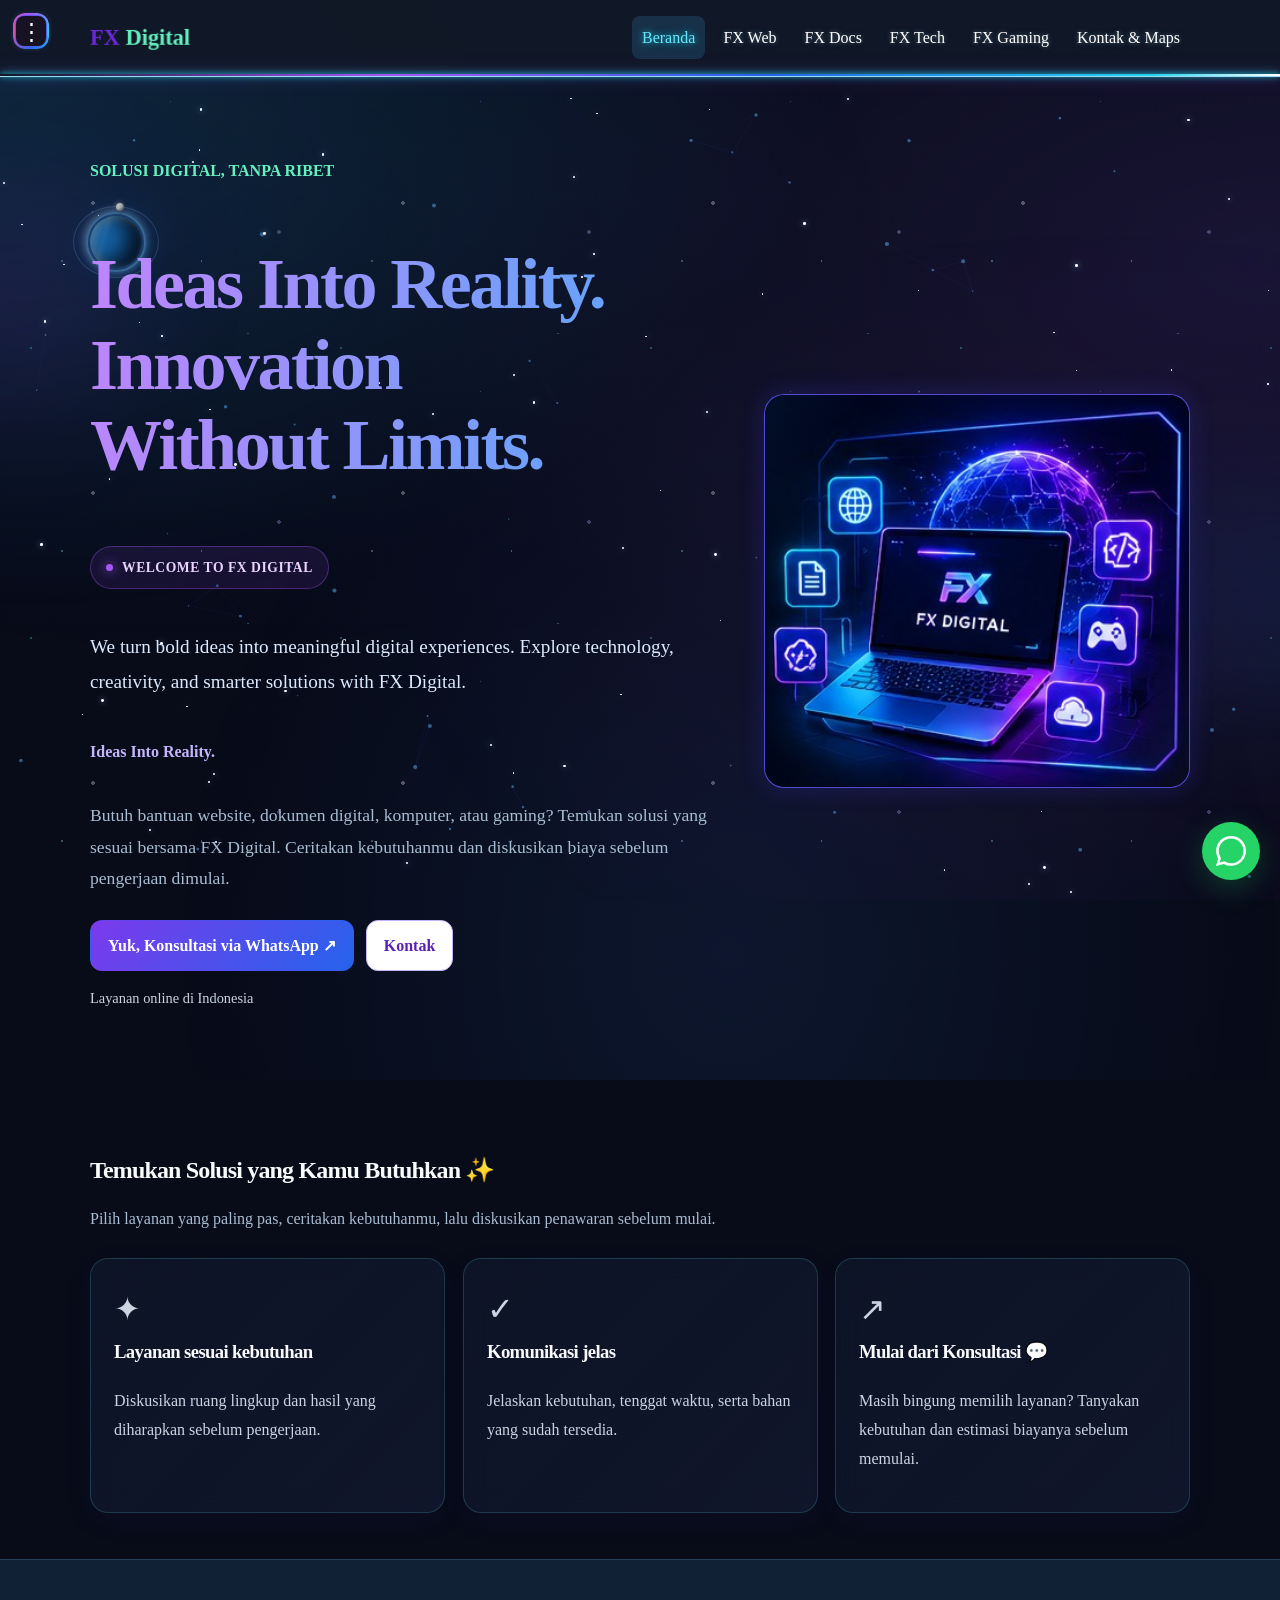
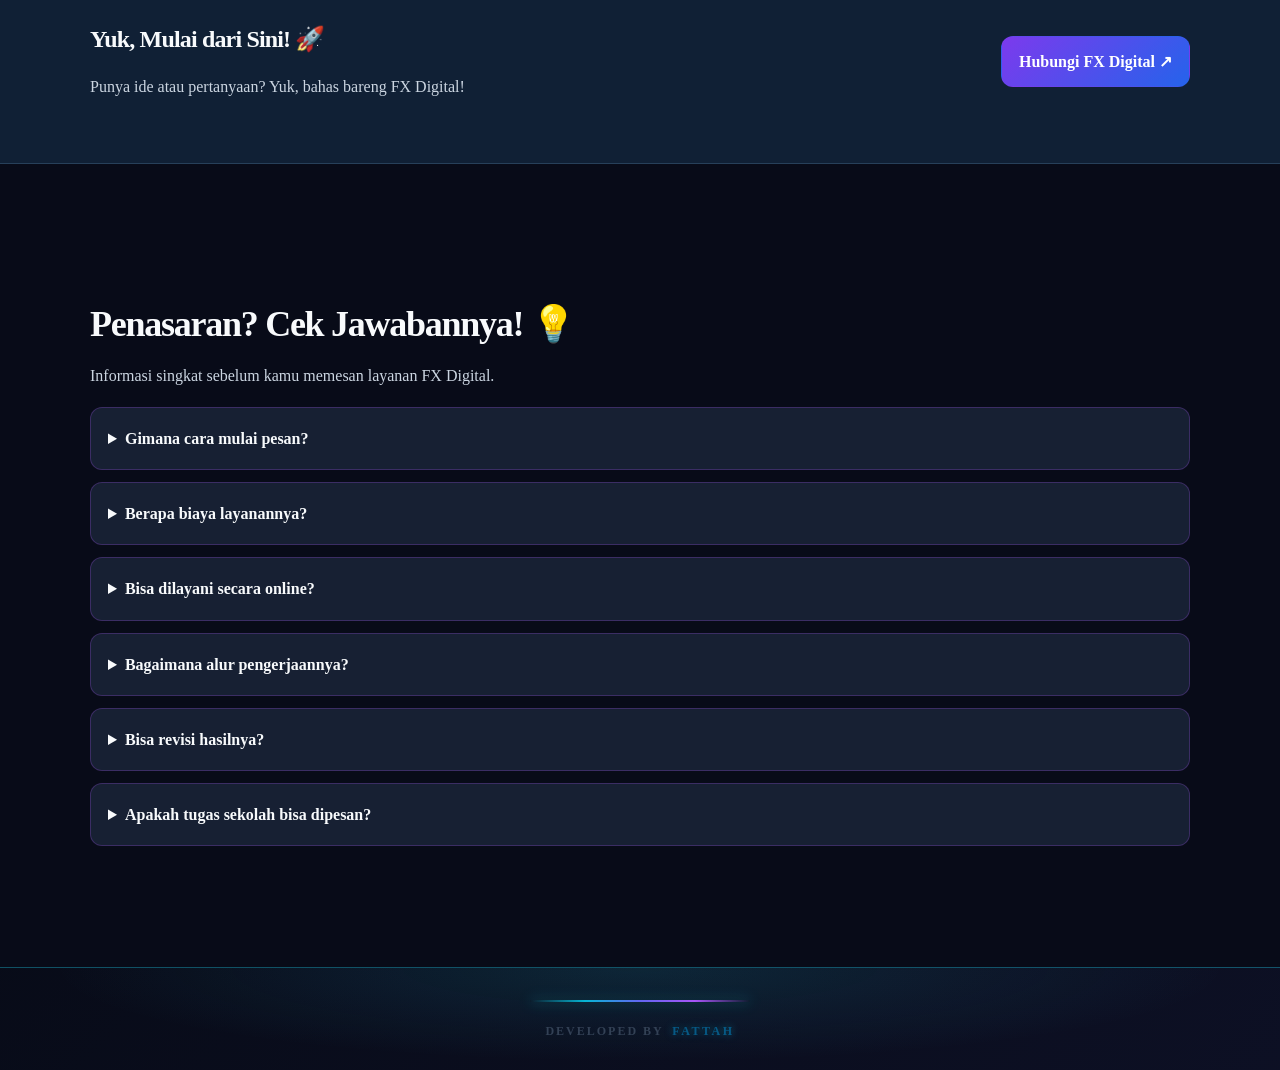
==== commit 80f48de4: "Update FX Digital website" ====
--- a/index.html
+++ b/index.html
@@ -4,10 +4,15 @@
 <meta charset="utf-8">
 <meta name="viewport" content="width=device-width, initial-scale=1">
 <title>Beranda | FX Digital</title>
-<meta name="description" content="Layanan digital FX Digital">
+<meta name="description" content="FX Digital menyediakan layanan website, bantuan teknologi komputer, gaming, dan pembuatan dokumen digital.">
 <link rel="stylesheet" href="assets/css/style.css">
   <link rel="stylesheet" href="assets/css/fx-enhancements.css">
 <link rel="stylesheet" href="assets/css/fx-modern.css">
+  <link rel="canonical" href="https://fx-digital.pages.dev/">
+  <link rel="stylesheet" href="assets/css/fx-3d.css">
+  <link rel="stylesheet" href="assets/css/fx-cinematic.css">
+  <link rel="stylesheet" href="assets/css/fx-future.css">
+  <link rel="stylesheet" href="assets/css/fx-brand-motion.css">
 </head>
 <body>
 <header class="topbar">
@@ -64,5 +69,9 @@
 <script src="assets/js/main.js"></script>
   <script src="assets/js/fx-enhancements.js" defer></script>
 <script src="assets/js/fx-modern.js" defer></script>
+  <script src="assets/js/fx-3d.js" defer></script>
+  <script src="assets/js/fx-cinematic.js" defer></script>
+  <script src="assets/js/fx-future.js" defer></script>
+  <script src="assets/js/fx-brand-motion.js" defer></script>
 </body>
 </html>
--- a/assets/css/fx-3d.css
+++ b/assets/css/fx-3d.css
@@ -0,0 +1,253 @@
+/* FX DIGITAL — ULTRA FUTURISTIC 3D */
+
+:root {
+  --fx3d-cyan: #22d3ee;
+  --fx3d-blue: #60a5fa;
+  --fx3d-purple: #a855f7;
+}
+
+html {
+  background: #080b18;
+}
+
+body {
+  background-color: transparent !important;
+}
+
+/* Ambient neon atmosphere */
+body::after {
+  content: "";
+  position: fixed;
+  inset: 0;
+  z-index: -2;
+  pointer-events: none;
+  background:
+    radial-gradient(ellipse at 12% 22%, rgba(124,58,237,.16), transparent 42%),
+    radial-gradient(ellipse at 88% 35%, rgba(34,211,238,.12), transparent 40%),
+    radial-gradient(ellipse at 52% 95%, rgba(96,165,250,.10), transparent 45%);
+  background-size: 140% 140%;
+  animation: fx3d-atmosphere 18s ease-in-out infinite alternate;
+}
+
+@keyframes fx3d-atmosphere {
+  from { background-position: 0% 0%; }
+  to { background-position: 100% 100%; }
+}
+
+/* Subtle futuristic grid */
+.fx3d-grid {
+  position: fixed;
+  inset: 0;
+  z-index: -1;
+  pointer-events: none;
+  opacity: .13;
+  background-image:
+    linear-gradient(rgba(96,165,250,.14) 1px, transparent 1px),
+    linear-gradient(90deg, rgba(96,165,250,.14) 1px, transparent 1px);
+  background-size: 48px 48px;
+  mask-image: linear-gradient(to bottom, black, transparent 88%);
+}
+
+/* 3D card stage */
+.fx3d-card {
+  position: relative;
+  isolation: isolate;
+  transform-style: preserve-3d;
+  transition:
+    transform .22s ease,
+    border-color .3s ease,
+    box-shadow .3s ease;
+  will-change: transform;
+}
+
+.fx3d-card::before {
+  content: "";
+  position: absolute;
+  inset: 0;
+  z-index: -1;
+  pointer-events: none;
+  border-radius: inherit;
+  opacity: 0;
+  background: radial-gradient(
+    circle at var(--fx3d-x, 50%) var(--fx3d-y, 50%),
+    rgba(34,211,238,.22),
+    rgba(168,85,247,.08) 35%,
+    transparent 72%
+  );
+  transition: opacity .25s ease;
+}
+
+.fx3d-card:hover::before {
+  opacity: 1;
+}
+
+.fx3d-card:hover {
+  border-color: rgba(96,165,250,.65) !important;
+  box-shadow:
+    0 18px 45px rgba(0,0,0,.25),
+    0 0 24px rgba(96,165,250,.12);
+}
+
+/* Moving light sweep */
+.fx3d-card::after {
+  content: "";
+  position: absolute;
+  inset: 0;
+  border-radius: inherit;
+  pointer-events: none;
+  background: linear-gradient(
+    115deg,
+    transparent 20%,
+    rgba(255,255,255,.09) 45%,
+    rgba(34,211,238,.12) 50%,
+    transparent 72%
+  );
+  background-size: 230% 100%;
+  background-position: 130% 0;
+  transition: background-position .65s ease;
+}
+
+.fx3d-card:hover::after {
+  background-position: -30% 0;
+}
+
+/* Glowing buttons */
+.btn,
+.btn-primary,
+.btn-secondary,
+.fx-order-button,
+button.primary {
+  transition:
+    transform .25s ease,
+    box-shadow .25s ease,
+    filter .25s ease;
+}
+
+@media (hover: hover) and (pointer: fine) {
+  .btn:hover,
+  .btn-primary:hover,
+  .btn-secondary:hover,
+  .fx-order-button:hover,
+  button.primary:hover {
+    transform: translateY(-3px);
+    filter: brightness(1.12);
+    box-shadow:
+      0 8px 28px rgba(96,165,250,.18),
+      0 0 18px rgba(168,85,247,.12);
+  }
+}
+
+/* Hero depth */
+.hero-card {
+  transform-style: preserve-3d;
+}
+
+.hero-card .orb {
+  position: relative;
+  overflow: hidden;
+  box-shadow:
+    inset 0 0 35px rgba(34,211,238,.12),
+    0 0 32px rgba(96,165,250,.10);
+}
+
+.hero-card .orb::after {
+  content: "";
+  position: absolute;
+  width: 150%;
+  height: 150%;
+  top: -25%;
+  left: -25%;
+  pointer-events: none;
+  background: conic-gradient(
+    from 0deg,
+    transparent,
+    rgba(34,211,238,.20),
+    transparent 30%,
+    rgba(168,85,247,.18),
+    transparent 65%
+  );
+  animation: fx3d-orb-spin 12s linear infinite;
+}
+
+@keyframes fx3d-orb-spin {
+  to { transform: rotate(360deg); }
+}
+
+/* Scroll reveal */
+.fx3d-reveal {
+  opacity: 0;
+  transform: translateY(24px) scale(.985);
+  transition:
+    opacity .65s ease,
+    transform .65s cubic-bezier(.2,.7,.2,1);
+}
+
+.fx3d-reveal.fx3d-in {
+  opacity: 1;
+  transform: translateY(0) scale(1);
+}
+
+.fx3d-reveal:nth-child(3n + 2) {
+  transition-delay: 70ms;
+}
+
+.fx3d-reveal:nth-child(3n) {
+  transition-delay: 130ms;
+}
+
+/* Floating particles stay behind page content */
+#fx3d-particles {
+  position: fixed;
+  inset: 0;
+  width: 100%;
+  height: 100%;
+  z-index: -1;
+  pointer-events: none;
+  opacity: .72;
+}
+
+/* Mobile performance */
+@media (max-width: 700px) {
+  .fx3d-grid {
+    background-size: 34px 34px;
+    opacity: .08;
+  }
+
+  .fx3d-card {
+    transform: none !important;
+    will-change: auto;
+  }
+
+  .fx3d-card::after {
+    display: none;
+  }
+
+  #fx3d-particles {
+    opacity: .38;
+  }
+
+  .fx3d-reveal {
+    transform: translateY(14px);
+  }
+}
+
+/* Accessibility */
+@media (prefers-reduced-motion: reduce) {
+  *,
+  *::before,
+  *::after {
+    scroll-behavior: auto !important;
+    animation-duration: .01ms !important;
+    animation-iteration-count: 1 !important;
+    transition-duration: .01ms !important;
+  }
+
+  .fx3d-reveal {
+    opacity: 1;
+    transform: none;
+  }
+
+  #fx3d-particles {
+    display: none;
+  }
+}
--- a/assets/css/fx-cinematic.css
+++ b/assets/css/fx-cinematic.css
@@ -0,0 +1,167 @@
+/* FX DIGITAL — CINEMATIC HOLOGRAM */
+
+.fx3d-planet {
+  position: relative;
+  width: clamp(150px, 24vw, 270px);
+  aspect-ratio: 1;
+  margin: 24px auto;
+  border-radius: 50%;
+  isolation: isolate;
+  background:
+    radial-gradient(circle at 32% 27%, rgba(255,255,255,.95), transparent 4%),
+    radial-gradient(circle at 35% 30%, #67e8f9 0%, #2563eb 22%, #312e81 48%, #090b24 72%);
+  box-shadow:
+    inset -24px -18px 45px rgba(0,0,0,.75),
+    inset 10px 8px 25px rgba(103,232,249,.45),
+    0 0 24px rgba(34,211,238,.35),
+    0 0 65px rgba(99,102,241,.22);
+  animation: fxPlanetFloat 5s ease-in-out infinite;
+}
+
+.fx3d-planet::before,
+.fx3d-planet::after {
+  content: "";
+  position: absolute;
+  inset: -13%;
+  border: 1px solid rgba(103,232,249,.65);
+  border-radius: 50%;
+  transform: rotateX(68deg) rotateZ(-22deg);
+  box-shadow: 0 0 14px rgba(34,211,238,.15);
+  pointer-events: none;
+}
+
+.fx3d-planet::after {
+  inset: -23% -8%;
+  border-color: rgba(168,85,247,.7);
+  transform: rotateX(72deg) rotateZ(35deg);
+  animation: fxPlanetOrbit 12s linear infinite;
+}
+
+.fx3d-planet-halo {
+  position: absolute;
+  inset: -35%;
+  z-index: -1;
+  border-radius: 50%;
+  background: radial-gradient(circle, rgba(59,130,246,.2), transparent 68%);
+  filter: blur(12px);
+  pointer-events: none;
+}
+
+@keyframes fxPlanetFloat {
+  0%, 100% { transform: translateY(0) rotate(-4deg); }
+  50% { transform: translateY(-12px) rotate(4deg); }
+}
+
+@keyframes fxPlanetOrbit {
+  from { rotate: 0deg; }
+  to { rotate: 360deg; }
+}
+
+/* Cinematic intro */
+#fx-cinematic-intro {
+  position: fixed;
+  inset: 0;
+  z-index: 100000;
+  display: grid;
+  place-items: center;
+  padding: 24px;
+  background:
+    radial-gradient(ellipse at center, rgba(30,41,99,.5), transparent 55%),
+    #070914;
+  color: #fff;
+  text-align: center;
+  opacity: 1;
+  visibility: visible;
+  transition: opacity .8s ease, visibility .8s ease;
+}
+
+#fx-cinematic-intro.fx-intro-out {
+  opacity: 0;
+  visibility: hidden;
+  pointer-events: none;
+}
+
+.fx-intro-content {
+  width: min(100%, 560px);
+  animation: fxIntroRise 1s cubic-bezier(.2,.7,.2,1) both;
+}
+
+.fx-intro-mark {
+  width: 76px;
+  height: 76px;
+  margin: 0 auto 24px;
+  display: grid;
+  place-items: center;
+  border: 1px solid rgba(103,232,249,.8);
+  border-radius: 22px;
+  color: #67e8f9;
+  font-size: 28px;
+  font-weight: 900;
+  letter-spacing: -2px;
+  background: linear-gradient(145deg, rgba(34,211,238,.16), rgba(168,85,247,.15));
+  box-shadow: 0 0 38px rgba(34,211,238,.2), inset 0 0 24px rgba(168,85,247,.12);
+}
+
+.fx-intro-title {
+  margin: 0;
+  font-size: clamp(28px, 7vw, 52px);
+  font-weight: 900;
+  letter-spacing: .08em;
+  line-height: 1.15;
+  background: linear-gradient(100deg, #fff, #67e8f9 45%, #c4b5fd);
+  background-clip: text;
+  -webkit-background-clip: text;
+  color: transparent;
+}
+
+.fx-intro-subtitle {
+  margin: 16px 0 26px;
+  color: #a5b4fc;
+  font-size: 12px;
+  letter-spacing: .22em;
+  text-transform: uppercase;
+}
+
+.fx-intro-line {
+  width: min(230px, 70%);
+  height: 2px;
+  margin: auto;
+  overflow: hidden;
+  background: rgba(148,163,184,.2);
+}
+
+.fx-intro-line::after {
+  content: "";
+  display: block;
+  width: 45%;
+  height: 100%;
+  background: #67e8f9;
+  box-shadow: 0 0 14px #22d3ee;
+  animation: fxIntroLoading 1.4s ease-in-out infinite;
+}
+
+@keyframes fxIntroRise {
+  from { opacity: 0; transform: translateY(18px) scale(.97); }
+  to { opacity: 1; transform: translateY(0) scale(1); }
+}
+
+@keyframes fxIntroLoading {
+  from { transform: translateX(-110%); }
+  to { transform: translateX(250%); }
+}
+
+@media (max-width: 700px) {
+  .fx3d-planet { width: 155px; }
+  .fx3d-planet::after { inset: -18% -6%; }
+}
+
+@media (prefers-reduced-motion: reduce) {
+  .fx3d-planet,
+  .fx3d-planet::after,
+  .fx-intro-content,
+  .fx-intro-line::after {
+    animation: none !important;
+  }
+
+  #fx-cinematic-intro { transition: none !important; }
+}
--- a/assets/css/fx-future.css
+++ b/assets/css/fx-future.css
@@ -0,0 +1,195 @@
+/* FX DIGITAL — FUTURE MODE */
+
+.fx-future-glass {
+  position: relative;
+  isolation: isolate;
+  overflow: hidden;
+  border: 1px solid rgba(103,232,249,.18) !important;
+  background: linear-gradient(
+    135deg,
+    rgba(15,23,42,.78),
+    rgba(30,41,75,.38)
+  ) !important;
+  backdrop-filter: blur(14px);
+  -webkit-backdrop-filter: blur(14px);
+  box-shadow:
+    inset 0 1px 0 rgba(255,255,255,.06),
+    0 12px 35px rgba(0,0,0,.12);
+  transition:
+    border-color .3s ease,
+    box-shadow .3s ease,
+    background .3s ease;
+}
+
+.fx-future-glass::after {
+  content: "";
+  position: absolute;
+  z-index: 2;
+  inset: 0;
+  pointer-events: none;
+  background: linear-gradient(
+    115deg,
+    transparent 20%,
+    rgba(103,232,249,.10) 45%,
+    rgba(168,85,247,.12) 50%,
+    transparent 75%
+  );
+  transform: translateX(-120%);
+  transition: transform .8s ease;
+}
+
+@media (hover: hover) and (pointer: fine) {
+  .fx-future-glass:hover {
+    border-color: rgba(103,232,249,.55) !important;
+    box-shadow:
+      inset 0 1px 0 rgba(255,255,255,.10),
+      0 16px 42px rgba(0,0,0,.22),
+      0 0 25px rgba(34,211,238,.10);
+  }
+
+  .fx-future-glass:hover::after {
+    transform: translateX(120%);
+  }
+}
+
+/* Page transition portal */
+#fx-future-portal {
+  position: fixed;
+  inset: 0;
+  z-index: 100001;
+  display: grid;
+  place-items: center;
+  overflow: hidden;
+  background: #070914;
+  opacity: 0;
+  visibility: hidden;
+  pointer-events: none;
+  transition: opacity .28s ease, visibility .28s ease;
+}
+
+#fx-future-portal.fx-portal-active {
+  opacity: 1;
+  visibility: visible;
+}
+
+.fx-portal-ring {
+  width: min(48vw, 240px);
+  aspect-ratio: 1;
+  border: 2px solid rgba(103,232,249,.9);
+  border-radius: 50%;
+  box-shadow:
+    0 0 20px rgba(34,211,238,.4),
+    inset 0 0 24px rgba(168,85,247,.25);
+  animation: fxPortalExpand .45s ease-out forwards;
+}
+
+.fx-portal-ring::before,
+.fx-portal-ring::after {
+  content: "";
+  position: absolute;
+  width: inherit;
+  aspect-ratio: 1;
+  border: 1px solid rgba(168,85,247,.65);
+  border-radius: 50%;
+  animation: fxPortalSpin 1.2s linear infinite;
+}
+
+.fx-portal-ring::after {
+  border-color: rgba(96,165,250,.65);
+  animation-direction: reverse;
+}
+
+@keyframes fxPortalExpand {
+  from { transform: scale(.25) rotate(-35deg); opacity: .3; }
+  to { transform: scale(1.2) rotate(0); opacity: 1; }
+}
+
+@keyframes fxPortalSpin {
+  to { rotate: 360deg; }
+}
+
+@media (prefers-reduced-motion: reduce) {
+  .fx-future-glass,
+  .fx-future-glass::after {
+    transition: none !important;
+  }
+
+  #fx-future-portal {
+    transition: none !important;
+  }
+
+  .fx-portal-ring,
+  .fx-portal-ring::before,
+  .fx-portal-ring::after {
+    animation: none !important;
+  }
+}
+
+
+/* FX FUTURE SCROLL UPGRADE */
+#fx-scroll-progress {
+  position: fixed;
+  top: 0;
+  left: 0;
+  z-index: 100010;
+  width: 0%;
+  height: 3px;
+  background: linear-gradient(90deg, #22d3ee, #818cf8, #c084fc);
+  box-shadow: 0 0 12px rgba(34, 211, 238, .55);
+  pointer-events: none;
+}
+
+#fx-back-to-top {
+  position: fixed;
+  right: 22px;
+  bottom: 22px;
+  z-index: 100000;
+  width: 46px;
+  height: 46px;
+  display: grid;
+  place-items: center;
+  border: 1px solid rgba(103, 232, 249, .45);
+  border-radius: 15px;
+  background: rgba(15, 23, 42, .88);
+  color: #a5f3fc;
+  font: inherit;
+  font-size: 23px;
+  cursor: pointer;
+  opacity: 0;
+  visibility: hidden;
+  transform: translateY(10px);
+  transition: opacity .25s ease, transform .25s ease,
+              visibility .25s ease, border-color .25s ease;
+  backdrop-filter: blur(12px);
+  -webkit-backdrop-filter: blur(12px);
+}
+
+#fx-back-to-top.fx-top-visible {
+  opacity: 1;
+  visibility: visible;
+  transform: translateY(0);
+}
+
+#fx-back-to-top:focus-visible {
+  outline: 2px solid #67e8f9;
+  outline-offset: 4px;
+}
+
+@media (hover: hover) {
+  #fx-back-to-top:hover {
+    border-color: #67e8f9;
+    color: white;
+  }
+}
+
+@media (prefers-reduced-motion: reduce) {
+  #fx-back-to-top {
+    transition: none;
+  }
+}
+
+
+/* Tombol kembali ke atas dinonaktifkan agar tidak menutupi WhatsApp */
+#fx-back-to-top {
+  display: none !important;
+}
--- a/assets/css/fx-brand-motion.css
+++ b/assets/css/fx-brand-motion.css
@@ -0,0 +1,1290 @@
+
+/* FX DIGITAL — BRAND MOTION */
+
+.fx-brand-logo-motion {
+  display: inline-block;
+  transform-origin: center;
+  animation: fxBrandLogoPulse 4s ease-in-out infinite;
+  will-change: opacity, transform, filter;
+}
+
+@keyframes fxBrandLogoPulse {
+  0%, 100% {
+    opacity: .58;
+    transform: scale(.97);
+    filter: drop-shadow(0 0 0 rgba(34,211,238,0));
+  }
+  45%, 60% {
+    opacity: 1;
+    transform: scale(1);
+    filter:
+      drop-shadow(0 0 7px rgba(34,211,238,.55))
+      drop-shadow(0 0 16px rgba(129,140,248,.25));
+  }
+}
+
+.fx-brand-footer {
+  position: relative;
+  width: 100%;
+  box-sizing: border-box;
+  padding: 28px 16px 22px;
+  margin-top: 36px;
+  text-align: center;
+  overflow: hidden;
+  border-top: 1px solid rgba(103,232,249,.18);
+  background: linear-gradient(
+    180deg,
+    rgba(15,23,42,.04),
+    rgba(15,23,42,.30)
+  );
+  color: #a5b4fc;
+  font-size: 13px;
+  letter-spacing: 1.8px;
+}
+
+.fx-brand-footer::before {
+  content: "";
+  display: block;
+  width: min(160px, 45%);
+  height: 1px;
+  margin: 0 auto 18px;
+  background: linear-gradient(
+    90deg,
+    transparent,
+    #22d3ee,
+    #a78bfa,
+    transparent
+  );
+  box-shadow: 0 0 12px rgba(34,211,238,.35);
+}
+
+.fx-brand-footer-text {
+  display: inline-block;
+  animation: fxFooterGlow 3.8s ease-in-out infinite;
+}
+
+.fx-brand-footer-name {
+  font-weight: 800;
+  color: #ffffff;
+  letter-spacing: 2.2px;
+  text-shadow: 0 0 5px #ffffff, 0 0 12px rgba(34,211,238,.95), 0 0 24px rgba(167,139,250,.75);
+}
+
+@keyframes fxFooterGlow {
+  0%, 100% {
+    opacity: .55;
+    transform: translateY(2px);
+    text-shadow: 0 0 0 transparent;
+  }
+  50% {
+    opacity: 1;
+    transform: translateY(0);
+    text-shadow:
+      0 0 9px rgba(34,211,238,.48),
+      0 0 20px rgba(167,139,250,.25);
+  }
+}
+
+@media (prefers-reduced-motion: reduce) {
+  .fx-brand-logo-motion,
+  .fx-brand-footer-text {
+    animation: none !important;
+    opacity: 1;
+    transform: none;
+    filter: none;
+  }
+}
+
+
+/* FIX KONTRAS: DEVELOPED BY FATTAH */
+.fx-brand-footer {
+  background: #ffffff !important;
+  color: #334155 !important;
+}
+
+.fx-brand-footer-text {
+  color: #334155 !important;
+  opacity: 1 !important;
+}
+
+.fx-brand-footer-name {
+  color: #075985 !important;
+  font-weight: 900 !important;
+  opacity: 1 !important;
+  text-shadow:
+    0 0 1px rgba(7,89,133,.35),
+    0 0 8px rgba(34,211,238,.45) !important;
+}
+
+@keyframes fxFooterGlow {
+  0%, 100% {
+    opacity: 1;
+    transform: translateY(0);
+    text-shadow: 0 0 4px rgba(34,211,238,.25);
+  }
+  50% {
+    opacity: 1;
+    transform: translateY(0);
+    text-shadow:
+      0 0 7px rgba(34,211,238,.65),
+      0 0 14px rgba(14,165,233,.35);
+  }
+}
+
+/* =========================================
+   FX DIGITAL — PREMIUM FUTURE EDITION
+   ========================================= */
+
+/* 1. BACKGROUND KOSMIK DAN AURORA */
+body {
+  position: relative;
+  isolation: isolate;
+}
+
+body::before {
+  content: "";
+  position: fixed;
+  inset: -20%;
+  z-index: -1;
+  pointer-events: none;
+  background:
+    radial-gradient(ellipse at 15% 20%,
+      rgba(34, 211, 238, .13), transparent 38%),
+    radial-gradient(ellipse at 85% 35%,
+      rgba(139, 92, 246, .13), transparent 42%),
+    radial-gradient(ellipse at 55% 90%,
+      rgba(59, 130, 246, .10), transparent 40%);
+  animation: fxCosmicAurora 18s ease-in-out infinite alternate;
+  will-change: transform;
+}
+
+body::after {
+  content: "";
+  position: fixed;
+  inset: 0;
+  z-index: -1;
+  pointer-events: none;
+  opacity: .30;
+  background-image:
+    radial-gradient(1px 1px at 10% 20%, #67e8f9 99%, transparent),
+    radial-gradient(2px 2px at 30% 70%, #ffffff 99%, transparent),
+    radial-gradient(1px 1px at 55% 35%, #a5b4fc 99%, transparent),
+    radial-gradient(1px 1px at 80% 15%, #67e8f9 99%, transparent),
+    radial-gradient(2px 2px at 90% 80%, #c4b5fd 99%, transparent),
+    radial-gradient(1px 1px at 65% 90%, #ffffff 99%, transparent),
+    radial-gradient(1px 1px at 20% 90%, #a5f3fc 99%, transparent);
+  background-size: 310px 290px;
+  animation: fxCosmicStars 45s linear infinite;
+}
+
+@keyframes fxCosmicAurora {
+  0%   { transform: translate3d(-1%, 0, 0) scale(1); }
+  50%  { transform: translate3d(1%, 2%, 0) scale(1.04); }
+  100% { transform: translate3d(2%, -1%, 0) scale(1.08); }
+}
+
+@keyframes fxCosmicStars {
+  from { background-position: 0 0; }
+  to   { background-position: 100px 180px; }
+}
+
+/* 2. LOGO PREMIUM */
+.fx-brand-logo-motion {
+  position: relative;
+  animation: fxPremiumLogo 4.5s ease-in-out infinite !important;
+  transform-origin: center;
+  backface-visibility: hidden;
+}
+
+@keyframes fxPremiumLogo {
+  0%, 100% {
+    filter:
+      drop-shadow(0 0 2px rgba(34,211,238,.18));
+    transform: scale(1);
+  }
+  50% {
+    filter:
+      drop-shadow(0 0 5px rgba(34,211,238,.65))
+      drop-shadow(0 0 13px rgba(99,102,241,.35));
+    transform: scale(1.025);
+  }
+}
+
+/* Kilau bergerak hanya pada elemen logo berbentuk teks */
+.fx-brand-logo-motion:not(img)::after {
+  content: "";
+  display: block;
+  position: absolute;
+  top: 0;
+  bottom: 0;
+  left: -120%;
+  width: 55%;
+  pointer-events: none;
+  background: linear-gradient(
+    110deg,
+    transparent,
+    rgba(255,255,255,.55),
+    rgba(103,232,249,.30),
+    transparent
+  );
+  transform: skewX(-20deg);
+  animation: fxLogoShimmer 6s ease-in-out infinite;
+}
+
+@keyframes fxLogoShimmer {
+  0%, 65% { left: -120%; }
+  100% { left: 150%; }
+}
+
+/* 3. FOOTER PREMIUM */
+.fx-brand-footer {
+  position: relative;
+  isolation: isolate;
+  margin-top: 48px;
+  padding: 32px 16px 28px;
+  overflow: hidden;
+  border-top: 1px solid rgba(34,211,238,.35);
+  background:
+    radial-gradient(ellipse at 50% 0%,
+      rgba(34,211,238,.12), transparent 65%),
+    linear-gradient(135deg,
+      rgba(15,23,42,.06),
+      rgba(99,102,241,.06)) !important;
+  color: #334155 !important;
+}
+
+.fx-brand-footer::before {
+  width: min(220px, 55%);
+  height: 2px;
+  background: linear-gradient(
+    90deg,
+    transparent,
+    #06b6d4,
+    #6366f1,
+    #a855f7,
+    transparent
+  );
+  box-shadow: 0 0 14px rgba(34,211,238,.45);
+}
+
+.fx-brand-footer-text {
+  font-size: 12px;
+  font-weight: 700;
+  letter-spacing: 2px;
+  color: #334155 !important;
+  opacity: 1 !important;
+  animation: fxFooterPremium 4s ease-in-out infinite;
+}
+
+.fx-brand-footer-name {
+  display: inline-block;
+  margin-left: 4px;
+  color: #075985 !important;
+  font-weight: 900 !important;
+  letter-spacing: 2.5px;
+  text-shadow:
+    0 0 1px rgba(7,89,133,.25),
+    0 0 8px rgba(34,211,238,.40) !important;
+  animation: fxFattahPremium 3s ease-in-out infinite;
+}
+
+@keyframes fxFooterPremium {
+  0%, 100% { opacity: .82; }
+  50% { opacity: 1; }
+}
+
+@keyframes fxFattahPremium {
+  0%, 100% {
+    text-shadow: 0 0 4px rgba(34,211,238,.25);
+    transform: translateY(0);
+  }
+  50% {
+    text-shadow:
+      0 0 7px rgba(34,211,238,.65),
+      0 0 15px rgba(99,102,241,.35);
+    transform: translateY(-1px);
+  }
+}
+
+/* 4. LAYAR KECIL DAN AKSESIBILITAS */
+@media (max-width: 600px) {
+  .fx-brand-footer {
+    margin-top: 30px;
+    padding: 26px 12px 22px;
+  }
+
+  .fx-brand-footer-text {
+    font-size: 11px;
+    letter-spacing: 1.5px;
+  }
+}
+
+@media (prefers-reduced-motion: reduce) {
+  body::before,
+  body::after,
+  .fx-brand-logo-motion,
+  .fx-brand-logo-motion::after,
+  .fx-brand-footer-text,
+  .fx-brand-footer-name {
+    animation: none !important;
+    transition: none !important;
+  }
+}
+
+/* FX DIGITAL: MATIKAN SHIMMER LOGO */
+.fx-brand-logo-motion:not(img)::after {
+  animation: none !important;
+  opacity: 0 !important;
+  background: none !important;
+}
+
+/* FX DIGITAL: RUANG ANGKASA */
+#fx-cosmos-scene {
+  position: fixed;
+  inset: 0;
+  overflow: hidden;
+  pointer-events: none;
+  z-index: 0;
+  contain: strict;
+  background:
+    radial-gradient(ellipse at 15% 25%, rgba(40, 65, 150, .13), transparent 45%),
+    radial-gradient(ellipse at 85% 70%, rgba(115, 35, 155, .12), transparent 45%);
+}
+
+#fx-cosmos-scene .fx-space-star {
+  position: absolute;
+  border-radius: 50%;
+  background: #fff;
+  box-shadow: 0 0 6px rgba(150, 200, 255, .9);
+  animation: fxSpaceTwinkle var(--twinkle, 3s) ease-in-out infinite alternate;
+}
+
+#fx-cosmos-scene .fx-space-planet {
+  position: absolute;
+  border-radius: 50%;
+  transform-origin: center;
+  animation: fxPlanetFloat var(--orbit, 24s) ease-in-out infinite alternate;
+  box-shadow: inset -18px -10px 28px rgba(0, 0, 15, .7),
+              0 0 28px var(--planet-glow);
+  opacity: .72;
+}
+
+#fx-cosmos-scene .fx-space-planet::before {
+  content: "";
+  position: absolute;
+  inset: 20%;
+  border-radius: 50%;
+  background: linear-gradient(135deg, rgba(255,255,255,.45), transparent 55%);
+}
+
+#fx-cosmos-scene .fx-planet-ring {
+  position: absolute;
+  width: 155%;
+  height: 38%;
+  left: -27%;
+  top: 32%;
+  border: 2px solid rgba(170, 190, 255, .5);
+  border-radius: 50%;
+  transform: rotate(-22deg);
+  box-shadow: 0 0 8px rgba(130, 160, 255, .3);
+}
+
+#fx-cosmos-scene .fx-space-meteor {
+  position: absolute;
+  width: 110px;
+  height: 2px;
+  background: linear-gradient(90deg, transparent, #a9dfff, white);
+  border-radius: 50%;
+  filter: drop-shadow(0 0 4px #77bfff);
+  transform: rotate(-35deg);
+  animation: fxMeteorSlimFlight var(--flight, 1.8s) linear 1 !important;
+  animation-delay: var(--delay, 0s);
+}
+
+@keyframes fxSpaceTwinkle {
+  from { opacity: .2; transform: scale(.7); }
+  to   { opacity: 1; transform: scale(1.25); }
+}
+
+@keyframes fxPlanetFloat {
+  from { transform: translate3d(-8px, 5px, 0) rotate(-5deg); }
+  to   { transform: translate3d(12px, -12px, 0) rotate(8deg); }
+}
+
+@keyframes fxMeteorFlight {
+  0%   { transform: translate3d(0, 0, 0) rotate(-35deg); opacity: 0; }
+  8%   { opacity: .85; }
+  35%  { opacity: .7; }
+  55%, 100% { transform: translate3d(-65vw, 65vh, 0) rotate(-35deg); opacity: 0; }
+}
+
+@media (prefers-reduced-motion: reduce) {
+  #fx-cosmos-scene .fx-space-star,
+  #fx-cosmos-scene .fx-space-planet,
+  #fx-cosmos-scene .fx-space-meteor {
+    animation: fxMeteorSlimFlight var(--flight, 1.8s) linear 1 !important;
+  }
+}
+
+/* Bumi berputar dengan tekstur, awan, dan atmosfer */
+.fx-space-planet.fx-earth-planet {
+  overflow: visible !important;
+  background: radial-gradient(circle at 30% 25%, #8be4ff 0%, #1769bd 35%, #06152f 76%) !important;
+  box-shadow: 0 0 18px rgba(65,160,255,.55), 0 0 42px rgba(35,120,255,.28), inset -12px -8px 18px rgba(0,0,0,.65) !important;
+  isolation: isolate;
+}
+.fx-earth-surface,
+.fx-earth-clouds,
+.fx-earth-atmosphere {
+  position: absolute;
+  inset: 0;
+  display: block;
+  border-radius: 50%;
+  pointer-events: none;
+}
+.fx-earth-surface {
+  overflow: hidden;
+  background-color: #1478c9;
+  background-image: url('https://threejs.org/examples/textures/planets/earth_atmos_2048.jpg');
+  background-size: auto 100%;
+  background-repeat: repeat-x;
+  animation: fxEarthRotate 32s linear infinite;
+  box-shadow: inset -14px -6px 20px rgba(0,0,0,.68);
+}
+.fx-earth-clouds {
+  inset: -1%;
+  background: repeating-linear-gradient(105deg, transparent 0 17px, rgba(255,255,255,.10) 20px, transparent 25px 39px);
+  mix-blend-mode: screen;
+  opacity: .5;
+  animation: fxEarthClouds 24s linear infinite;
+}
+.fx-earth-atmosphere {
+  inset: -4px;
+  border: 2px solid rgba(115,205,255,.72);
+  box-shadow: 0 0 8px rgba(75,175,255,.75), inset 0 0 8px rgba(75,175,255,.25);
+}
+@keyframes fxEarthRotate {
+  from { background-position: 0 50%; }
+  to { background-position: 200% 50%; }
+}
+@keyframes fxEarthClouds {
+  from { transform: rotate(0deg); }
+  to { transform: rotate(360deg); }
+}
+@media (prefers-reduced-motion: reduce) {
+  .fx-earth-surface,
+  .fx-earth-clouds { animation: none !important; }
+}
+
+/* Planet ungu kanan bawah ikut berotasi */
+.fx-space-planet:not(.fx-earth-planet) {
+  overflow: visible;
+  isolation: isolate;
+}
+
+.fx-space-planet:not(.fx-earth-planet)::before {
+  content: "";
+  position: absolute;
+  inset: 0;
+  border-radius: 50%;
+  pointer-events: none;
+  background:
+    repeating-linear-gradient(
+      0deg,
+      transparent 0 8px,
+      rgba(220,190,255,.22) 9px 12px,
+      rgba(55,20,100,.25) 13px 17px
+    ),
+    radial-gradient(
+      circle at 28% 24%,
+      rgba(255,220,255,.4),
+      transparent 38%
+    );
+  mix-blend-mode: screen;
+  opacity: .8;
+  animation: fxPurplePlanetRotate 12s linear infinite;
+}
+
+@keyframes fxPurplePlanetRotate {
+  from { transform: rotate(0deg); }
+  to   { transform: rotate(360deg); }
+}
+
+@media (prefers-reduced-motion: reduce) {
+  .fx-space-planet:not(.fx-earth-planet)::before {
+    animation: none !important;
+  }
+}
+
+/* Bulan mengorbit Bumi */
+.fx-earth-planet {
+  z-index: 3;
+}
+
+.fx-moon-orbit {
+  position: absolute;
+  left: 50%;
+  top: 50%;
+  width: 104px;
+  height: 104px;
+  border: 1px solid rgba(180,210,255,.18);
+  border-radius: 50%;
+  transform: translate(-50%, -50%);
+  animation: fxMoonOrbit 8s linear infinite;
+  pointer-events: none;
+}
+
+.fx-moon {
+  position: absolute;
+  width: 10px;
+  height: 10px;
+  left: 50%;
+  top: -5px;
+  border-radius: 50%;
+  background:
+    radial-gradient(circle at 30% 28%, #fff 0 8%, transparent 10%),
+    radial-gradient(circle at 35% 30%, #e8e8e8, #999 68%, #444);
+  box-shadow: 0 0 8px rgba(220,230,255,.6);
+}
+
+@keyframes fxMoonOrbit {
+  from { transform: translate(-50%, -50%) rotate(0deg); }
+  to { transform: translate(-50%, -50%) rotate(360deg); }
+}
+
+@media (prefers-reduced-motion: reduce) {
+  .fx-moon-orbit { animation: none !important; }
+}
+
+/* ===== FX DIGITAL: TATA SURYA LEBIH ALAMI ===== */
+
+/* Bumi kecil dengan atmosfer biru */
+.fx-space-planet.fx-earth-planet {
+  width: 52px;
+  height: 52px;
+  border-radius: 50%;
+  box-shadow:
+    0 0 8px rgba(90,180,255,.75),
+    0 0 20px rgba(35,120,255,.35),
+    inset -9px -4px 13px rgba(0,0,0,.55);
+}
+
+/* Orbit Bulan sedikit elips dan berputar berlawanan arah jarum jam */
+.fx-earth-planet .fx-moon-orbit {
+  width: 86px;
+  height: 72px;
+  border: 1px solid rgba(170,210,255,.24);
+  border-radius: 50%;
+  animation: fxMoonNaturalOrbit 8s linear infinite;
+  transform-origin: center;
+}
+
+.fx-earth-planet .fx-moon {
+  width: 8px;
+  height: 8px;
+  top: -4px;
+  background:
+    radial-gradient(circle at 30% 25%, #fff 0 8%, transparent 10%),
+    radial-gradient(circle at 35% 35%, #e9e9e9, #aaa 65%, #555);
+  box-shadow: 0 0 5px rgba(230,240,255,.55);
+}
+
+@keyframes fxMoonNaturalOrbit {
+  from { transform: translate(-50%, -50%) rotate(0deg); }
+  to   { transform: translate(-50%, -50%) rotate(-360deg); }
+}
+
+/* Saturnus: atmosfer emas, pita awan, dan sisi malam */
+.fx-space-planet:not(.fx-earth-planet) {
+  background:
+    radial-gradient(ellipse at 32% 25%,
+      rgba(255,242,200,.95) 0%,
+      transparent 22%),
+    repeating-linear-gradient(
+      0deg,
+      #8b6948 0%,
+      #d9bd88 9%,
+      #f0dfb5 16%,
+      #b18b5d 23%,
+      #e5c99a 31%,
+      #8b6b4f 39%
+    ) !important;
+  box-shadow:
+    0 0 18px rgba(230,190,120,.24),
+    inset -20px -7px 24px rgba(20,12,8,.75),
+    inset 5px 3px 10px rgba(255,240,200,.28) !important;
+  overflow: visible;
+}
+
+/* Pita awan bergerak halus pada permukaan Saturnus */
+.fx-space-planet:not(.fx-earth-planet)::before {
+  content: "";
+  position: absolute;
+  inset: 0;
+  border-radius: 50%;
+  background:
+    repeating-linear-gradient(
+      0deg,
+      transparent 0 7px,
+      rgba(255,235,190,.23) 8px 10px,
+      rgba(100,65,40,.18) 11px 14px
+    );
+  mix-blend-mode: soft-light;
+  animation: fxSaturnClouds 22s linear infinite;
+  pointer-events: none;
+}
+
+@keyframes fxSaturnClouds {
+  from { background-position: 0 0; }
+  to   { background-position: 0 90px; }
+}
+
+/* Cincin Saturnus: partikel es dan batu yang mengitari planet */
+.fx-space-planet:not(.fx-earth-planet) .fx-planet-ring {
+  width: 148%;
+  height: 36%;
+  left: 50%;
+  top: 50%;
+  border: 0 !important;
+  border-radius: 50%;
+  transform: translate(-50%, -50%) rotate(-17deg);
+  background:
+    radial-gradient(ellipse at center,
+      transparent 0 43%,
+      rgba(225,200,158,.10) 44% 46%,
+      transparent 47% 50%,
+      rgba(220,195,155,.16) 51% 53%,
+      transparent 54% 57%,
+      rgba(240,220,180,.12) 58% 60%,
+      transparent 61%),
+    repeating-conic-gradient(
+      from 0deg,
+      rgba(240,220,185,.95) 0deg 1deg,
+      rgba(105,80,58,.75) 1.2deg 2deg,
+      transparent 2.2deg 3.3deg,
+      rgba(205,180,140,.9) 3.5deg 4deg,
+      transparent 4.2deg 5deg
+    );
+  -webkit-mask: radial-gradient(ellipse at center,
+    transparent 0 39%,
+    #000 43% 61%,
+    transparent 65%);
+  mask: radial-gradient(ellipse at center,
+    transparent 0 39%,
+    #000 43% 61%,
+    transparent 65%);
+  filter: drop-shadow(0 0 2px rgba(230,200,150,.5));
+  pointer-events: none;
+}
+
+@media (prefers-reduced-motion: reduce) {
+  .fx-earth-planet .fx-moon-orbit,
+  .fx-space-planet:not(.fx-earth-planet)::before {
+    animation: none !important;
+  }
+}
+
+/* Perbaikan perspektif cincin Saturnus */
+.fx-space-planet:not(.fx-earth-planet) {
+  isolation: isolate;
+  overflow: visible !important;
+}
+
+/* Cincin berada di belakang badan planet */
+.fx-space-planet:not(.fx-earth-planet) .fx-planet-ring {
+  z-index: -1;
+  width: 155%;
+  height: 38%;
+  left: 50%;
+  top: 50%;
+  border: none !important;
+  border-radius: 50%;
+  transform: translate(-50%, -50%) rotate(-17deg);
+  background:
+    repeating-linear-gradient(
+      0deg,
+      rgba(235,215,175,.9) 0 1px,
+      rgba(115,90,65,.75) 1px 2px,
+      rgba(220,195,155,.85) 2px 3px,
+      transparent 3px 4px
+    );
+  -webkit-mask: radial-gradient(
+    ellipse at center,
+    transparent 0 39%,
+    #000 43% 60%,
+    transparent 64%
+  );
+  mask: radial-gradient(
+    ellipse at center,
+    transparent 0 39%,
+    #000 43% 60%,
+    transparent 64%
+  );
+  box-shadow: 0 0 4px rgba(225,195,145,.3);
+  pointer-events: none;
+}
+
+/* Lapisan badan Saturnus menutupi bagian belakang cincin */
+.fx-space-planet:not(.fx-earth-planet)::after {
+  content: "";
+  position: absolute;
+  inset: 0;
+  z-index: 2;
+  border-radius: 50%;
+  pointer-events: none;
+  background:
+    radial-gradient(
+      ellipse at 30% 25%,
+      rgba(255,240,200,.22),
+      transparent 45%
+    ),
+    linear-gradient(
+      100deg,
+      transparent 35%,
+      rgba(0,0,0,.08) 60%,
+      rgba(15,10,8,.65) 100%
+    );
+}
+
+/* Cincin bagian depan melintas di depan planet */
+.fx-space-planet:not(.fx-earth-planet) .fx-planet-ring {
+  clip-path: inset(50% 0 0 0);
+  z-index: 3;
+}
+
+/* ===== FX DIGITAL UFO JOURNEY ===== */
+.fx-space-ufo {
+  position: absolute;
+  z-index: 20;
+  left: 82%;
+  top: 63%;
+  width: 42px;
+  height: 24px;
+  opacity: 0;
+  pointer-events: none;
+  transform-origin: center;
+  animation: fxUfoJourney 20s ease-in-out infinite;
+  filter: drop-shadow(0 0 7px rgba(80,220,255,.65));
+}
+
+.fx-ufo-dome {
+  position: absolute;
+  width: 15px;
+  height: 9px;
+  left: 13px;
+  top: 0;
+  border-radius: 70% 70% 20% 20%;
+  background: radial-gradient(ellipse at 35% 25%, #e7ffff, #4dbfe8 65%, #2863a8);
+  border: 1px solid rgba(180,245,255,.8);
+}
+
+.fx-ufo-body {
+  position: absolute;
+  width: 42px;
+  height: 12px;
+  left: 0;
+  top: 7px;
+  border-radius: 50%;
+  background: linear-gradient(180deg, #e5faff, #7d9dbb 45%, #263a5c 80%);
+  border: 1px solid #9cecff;
+  box-shadow: 0 0 9px rgba(80,220,255,.8);
+}
+
+.fx-ufo-lights {
+  position: absolute;
+  left: 7px;
+  top: 13px;
+  width: 28px;
+  height: 3px;
+  border-radius: 50%;
+  background: repeating-linear-gradient(
+    90deg,
+    #fff7a8 0 3px,
+    #45efff 3px 6px,
+    transparent 6px 8px
+  );
+  animation: fxUfoBlink .6s linear infinite alternate;
+}
+
+.fx-ufo-beam {
+  position: absolute;
+  left: 10px;
+  top: 18px;
+  width: 22px;
+  height: 0;
+  opacity: 0;
+  background: linear-gradient(
+    180deg,
+    rgba(100,245,255,.42),
+    rgba(100,245,255,0)
+  );
+  clip-path: polygon(35% 0, 65% 0, 100% 100%, 0 100%);
+  animation: fxUfoBeam 20s ease-in-out infinite;
+}
+
+/* UFO berangkat dari Saturnus, melengkung ke Bumi, lalu menghilang */
+@keyframes fxUfoJourney {
+  0%, 8% {
+    left: 82%;
+    top: 63%;
+    opacity: 0;
+    transform: translate(0, 0) rotate(0deg) scale(.65);
+  }
+  12% {
+    opacity: 1;
+    transform: translate(0, -8px) rotate(-8deg) scale(.85);
+  }
+  30% {
+    left: 68%;
+    top: 51%;
+    opacity: 1;
+    transform: translate(0, -12px) rotate(-15deg) scale(1);
+  }
+  48% {
+    left: 48%;
+    top: 38%;
+    opacity: 1;
+    transform: translate(0, -18px) rotate(-5deg) scale(1.05);
+  }
+  65% {
+    left: 25%;
+    top: 27%;
+    opacity: 1;
+    transform: translate(0, -5px) rotate(8deg) scale(.9);
+  }
+  75% {
+    left: 9%;
+    top: 25%;
+    opacity: 1;
+    transform: translate(0, 7px) rotate(0deg) scale(.65);
+  }
+  82% {
+    left: 9%;
+    top: 25%;
+    opacity: .8;
+    transform: translate(0, 12px) scale(.35);
+  }
+  89%, 100% {
+    left: 9%;
+    top: 25%;
+    opacity: 0;
+    transform: translate(0, 12px) scale(.1);
+  }
+}
+
+@keyframes fxUfoBeam {
+  0%, 70% {
+    height: 0;
+    opacity: 0;
+  }
+  75% {
+    height: 35px;
+    opacity: .85;
+  }
+  83% {
+    height: 45px;
+    opacity: .65;
+  }
+  89%, 100% {
+    height: 0;
+    opacity: 0;
+  }
+}
+
+@keyframes fxUfoBlink {
+  from { opacity: .55; }
+  to { opacity: 1; }
+}
+
+@media (prefers-reduced-motion: reduce) {
+  .fx-space-ufo,
+  .fx-ufo-beam,
+  .fx-ufo-lights {
+    animation: none !important;
+  }
+  .fx-space-ufo {
+    display: none !important;
+  }
+}
+
+/* ===== UFO HYPER-SPEED + BLITZ EFFECT ===== */
+
+/* UFO mengecil saat mendekati Bumi */
+.fx-space-ufo {
+  animation: fxUfoBlitzJourney 20s linear infinite !important;
+  will-change: left, top, opacity, transform, filter;
+}
+
+/* Kilatan cahaya saat UFO melesat */
+.fx-space-ufo::before {
+  content: "";
+  position: absolute;
+  width: 85px;
+  height: 3px;
+  top: 10px;
+  right: 28px;
+  opacity: 0;
+  pointer-events: none;
+  background: linear-gradient(
+    90deg,
+    transparent,
+    rgba(60,210,255,.15),
+    rgba(130,245,255,.95),
+    white
+  );
+  box-shadow: 0 0 9px #5cecff, 0 0 18px rgba(60,190,255,.8);
+  transform: rotate(-12deg);
+  transform-origin: right center;
+  animation: fxUfoSpeedTrail 20s linear infinite;
+}
+
+/* Cahaya blitz di sekitar UFO */
+.fx-space-ufo .fx-ufo-body {
+  animation: fxUfoFlash 20s linear infinite;
+}
+
+@keyframes fxUfoBlitzJourney {
+  0%, 8% {
+    left: 82%;
+    top: 63%;
+    opacity: 0;
+    transform: translate(0,0) rotate(0deg) scale(.8);
+    filter: brightness(1);
+  }
+
+  12% {
+    opacity: 1;
+    transform: translate(0,-5px) rotate(-8deg) scale(1);
+  }
+
+  27% {
+    left: 68%;
+    top: 51%;
+    opacity: 1;
+    transform: translate(0,-8px) rotate(-12deg) scale(.85);
+  }
+
+  /* UFO mulai melesat */
+  32% {
+    filter: brightness(1.8);
+    transform: translate(-8px,-12px) rotate(-20deg) scale(.75);
+  }
+
+  46% {
+    left: 48%;
+    top: 38%;
+    opacity: 1;
+    transform: translate(0,-12px) rotate(-8deg) scale(.62);
+    filter: brightness(1.5);
+  }
+
+  /* Blitz: lompatan cepat menuju Bumi */
+  49% {
+    left: 42%;
+    top: 34%;
+    transform: translate(0,-20px) rotate(-25deg) scale(.5);
+    filter: brightness(3);
+  }
+
+  51% {
+    left: 25%;
+    top: 27%;
+    transform: translate(0,-5px) rotate(8deg) scale(.42);
+    filter: brightness(2);
+  }
+
+  66% {
+    left: 13%;
+    top: 25%;
+    opacity: 1;
+    transform: translate(0,3px) rotate(0deg) scale(.3);
+    filter: brightness(1.5);
+  }
+
+  /* Mendekati Bumi, UFO terlihat semakin kecil */
+  75% {
+    left: 9%;
+    top: 25%;
+    opacity: 1;
+    transform: translate(0,5px) scale(.18);
+    filter: brightness(2);
+  }
+
+  /* Mendarat lalu menghilang */
+  82% {
+    left: 9%;
+    top: 25%;
+    opacity: .7;
+    transform: translate(0,10px) scale(.08);
+    filter: brightness(3);
+  }
+
+  86%, 100% {
+    left: 9%;
+    top: 25%;
+    opacity: 0;
+    transform: translate(0,10px) scale(0);
+    filter: brightness(1);
+  }
+}
+
+@keyframes fxUfoSpeedTrail {
+  0%, 30% { opacity: 0; transform: scaleX(.1) rotate(-12deg); }
+  32% { opacity: 1; transform: scaleX(1.2) rotate(-12deg); }
+  38% { opacity: .7; transform: scaleX(.8) rotate(-12deg); }
+  45% { opacity: 0; transform: scaleX(.1) rotate(-12deg); }
+  48% { opacity: 0; }
+  49% { opacity: 1; transform: scaleX(1.5) rotate(-12deg); }
+  53% { opacity: .6; transform: scaleX(.6) rotate(-12deg); }
+  57%, 100% { opacity: 0; transform: scaleX(.1) rotate(-12deg); }
+}
+
+@keyframes fxUfoFlash {
+  0%, 30%, 45%, 57%, 100% {
+    box-shadow: 0 0 8px rgba(80,220,255,.7);
+  }
+  32%, 49%, 51% {
+    box-shadow: 0 0 15px #fff, 0 0 28px #53eaff, 0 0 45px #248cff;
+  }
+}
+
+@media (prefers-reduced-motion: reduce) {
+  .fx-space-ufo,
+  .fx-space-ufo::before,
+  .fx-space-ufo .fx-ufo-body {
+    animation: none !important;
+  }
+}
+
+/* ===== FX DIGITAL: METEOR MELINTASI BUMI ===== */
+.fx-space-meteor {
+  position: absolute;
+  top: -15%;
+  left: -15%;
+  width: 150px;
+  height: 2px;
+  z-index: 5;
+  pointer-events: none;
+  opacity: 0;
+  border-radius: 50%;
+  background: linear-gradient(
+    90deg,
+    transparent 0%,
+    rgba(80, 190, 255, .12) 25%,
+    rgba(130, 225, 255, .8) 75%,
+    #fff 100%
+  );
+  box-shadow:
+    0 0 5px rgba(80, 190, 255, .9),
+    0 0 12px rgba(80, 190, 255, .65);
+  transform: rotate(35deg);
+  animation: fxMeteorCrossEarth 1.4s linear forwards;
+}
+
+.fx-space-meteor::after {
+  content: "";
+  position: absolute;
+  right: -3px;
+  top: -2px;
+  width: 6px;
+  height: 6px;
+  border-radius: 50%;
+  background: white;
+  box-shadow: 0 0 8px #fff, 0 0 18px #48cfff;
+}
+
+@keyframes fxMeteorCrossEarth {
+  0% {
+    opacity: 0;
+    transform: translate(0, 0) rotate(35deg) scale(.6);
+  }
+  10% {
+    opacity: 1;
+  }
+  75% {
+    opacity: .9;
+  }
+  100% {
+    opacity: 0;
+    transform: translate(75vw, 55vh) rotate(35deg) scale(1.2);
+  }
+}
+
+@media (prefers-reduced-motion: reduce) {
+  .fx-space-meteor {
+    animation: none !important;
+    display: none !important;
+  }
+}
+
+
+/* ===== METEOR: BATU DI DEPAN, CAHAYA DI BELAKANG ===== */
+.fx-space-meteor {
+  width: 125px !important;
+  height: 3px !important;
+  transform-origin: right center;
+  background: linear-gradient(
+    90deg,
+    transparent 0%,
+    rgba(60,160,255,.08) 30%,
+    rgba(80,195,255,.35) 65%,
+    rgba(180,240,255,.9) 92%,
+    #fff 100%
+  ) !important;
+  box-shadow:
+    0 0 5px rgba(80,190,255,.65),
+    0 0 10px rgba(80,190,255,.35) !important;
+}
+
+/* Batu meteor menjadi titik utama di ujung depan */
+.fx-space-meteor::after {
+  right: -2px !important;
+  top: -2px !important;
+  width: 7px !important;
+  height: 7px !important;
+  background: #fff !important;
+  border-radius: 50%;
+  box-shadow:
+    0 0 3px #fff,
+    0 0 7px #8be7ff,
+    0 0 13px #36aaff !important;
+}
+
+/* Lintasan melintas di dekat Bumi di sisi kiri */
+@keyframes fxMeteorCrossEarth {
+  0% {
+    opacity: 0;
+    transform: translate(0, 0) rotate(35deg) scale(.65);
+  }
+  8% {
+    opacity: 1;
+  }
+  70% {
+    opacity: 1;
+  }
+  100% {
+    opacity: 0;
+    transform: translate(22vw, 20vh) rotate(35deg) scale(1);
+  }
+}
+
+
+/* ===== METEOR: EKOR CAHAYA TANPA TONJOLAN BULAT ===== */
+.fx-space-meteor::after {
+  display: none !important;
+  content: none !important;
+}
+
+.fx-space-meteor {
+  width: 125px !important;
+  height: 3px !important;
+  border: none !important;
+  border-radius: 50% !important;
+  background: linear-gradient(
+    90deg,
+    transparent 0%,
+    rgba(60,160,255,.04) 30%,
+    rgba(60,160,255,.14) 50%,
+    rgba(80,195,255,.4) 72%,
+    rgba(180,240,255,.8) 92%,
+    #fff 100%
+  ) !important;
+  box-shadow:
+    0 0 5px rgba(80,190,255,.4),
+    0 0 10px rgba(60,170,255,.2) !important;
+}
+
+/* METEOR: EKOR MEMUDAR */
+.fx-space-meteor {
+  background: linear-gradient(90deg, transparent 0%, rgba(60,160,255,0.03) 25%, rgba(60,160,255,0.12) 50%, rgba(80,195,255,0.38) 72%, rgba(180,240,255,0.85) 94%, #fff 100%) !important;
+  box-shadow: 0 0 4px rgba(80,190,255,0.45), 0 0 8px rgba(60,170,255,0.25) !important;
+}
+.fx-space-meteor::after { display: none !important; content: none !important; }
+
+
+
+/* FX DIGITAL - METEOR TIPIS DENGAN EKOR MEMUDAR */
+#fx-cosmos-scene .fx-space-meteor {
+  position: absolute !important;
+  width: 90px !important;
+  height: 1px !important;
+  border: 0 !important;
+  border-radius: 0 !important;
+  filter: none !important;
+  box-shadow: none !important;
+  pointer-events: none;
+  background: linear-gradient(
+    90deg,
+    transparent 0%,
+    rgba(70,160,255,.05) 35%,
+    rgba(100,200,255,.28) 72%,
+    rgba(200,240,255,.85) 96%,
+    #fff 100%
+  ) !important;
+  transform-origin: right center !important;
+  animation: fxMeteorSlimFlight var(--flight, 1.8s) linear 1 !important;
+  
+}
+
+#fx-cosmos-scene .fx-space-meteor::before,
+#fx-cosmos-scene .fx-space-meteor::after {
+  display: none !important;
+  content: none !important;
+}
+
+
+
+
+
+@keyframes fxMeteorSlimFlight {
+  0% {
+    opacity: 0;
+    transform: translate3d(0, 0, 0) rotate(35deg);
+  }
+  12% {
+    opacity: 0.9;
+  }
+  75% {
+    opacity: 0.85;
+  }
+  100% {
+    opacity: 0;
+    transform: translate3d(var(--dx, 20vw), var(--dy, 15vh), 0) rotate(35deg);
+  }
+}
+
+
+/* FX_REALISTIC_SOLAR_LIGHT */
+.fx-space-planet.fx-earth-planet {
+  isolation: isolate;
+  background:
+    radial-gradient(circle at 18% 22%,
+      rgba(255,247,213,.65) 0%,
+      rgba(255,220,150,.20) 15%,
+      transparent 38%),
+    radial-gradient(circle at 35% 32%,
+      #258bd0 0%, #07519b 52%, #020817 100%) !important;
+}
+
+.fx-space-planet.fx-earth-planet .fx-earth-surface {
+  box-shadow:
+    inset 5px 2px 10px rgba(255,237,190,.30),
+    inset -15px -5px 19px rgba(0,0,8,.88) !important;
+}
+
+.fx-space-planet.fx-earth-planet .fx-earth-atmosphere {
+  border: 2px solid rgba(115,205,255,.5) !important;
+  box-shadow:
+    -2px -2px 8px rgba(255,225,165,.25),
+    0 0 9px rgba(75,175,255,.55),
+    inset 0 0 7px rgba(75,175,255,.2) !important;
+}
+
+.fx-space-planet.fx-earth-planet .fx-moon {
+  background:
+    radial-gradient(circle at 27% 27%,
+      #fffef0 0%, #e8e5d8 38%, #777984 72%, #171923 100%) !important;
+  box-shadow:
+    -1px -1px 4px rgba(255,239,195,.35),
+    1px 2px 5px rgba(0,0,0,.35) !important;
+}
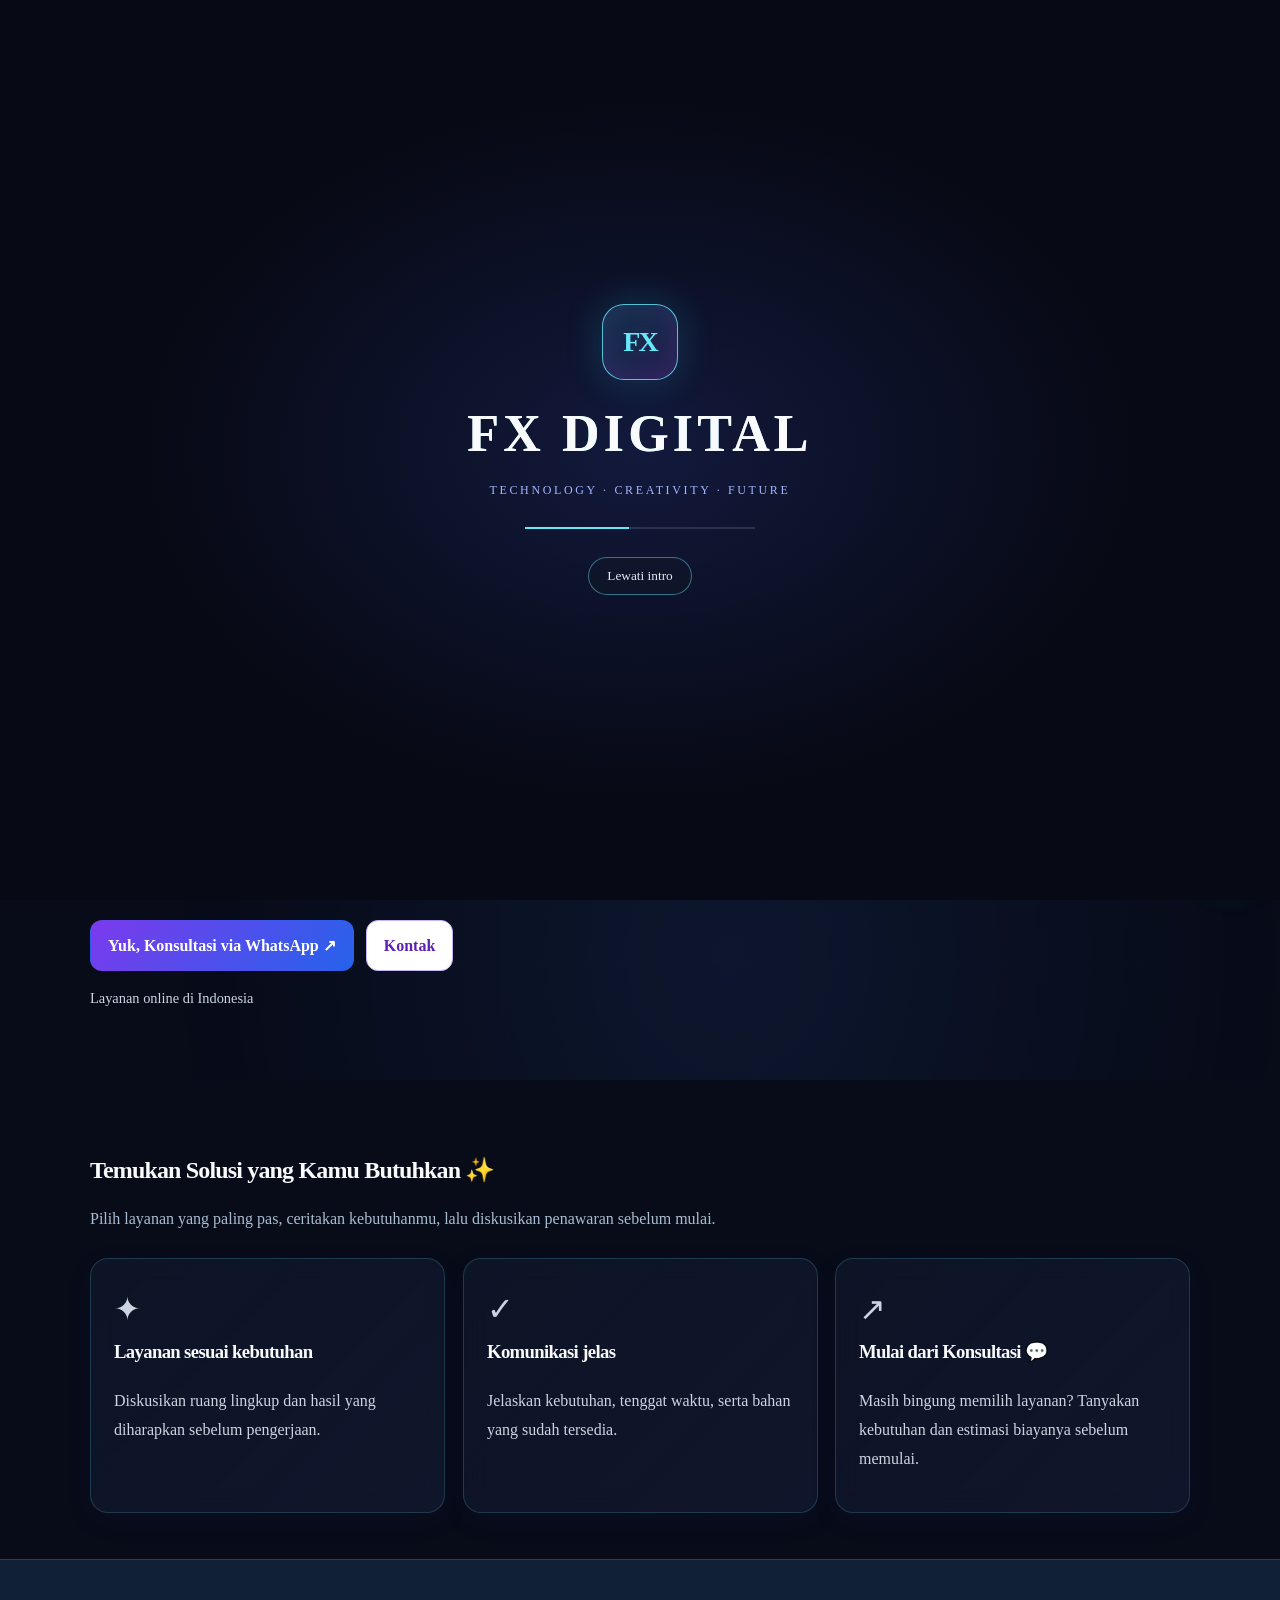
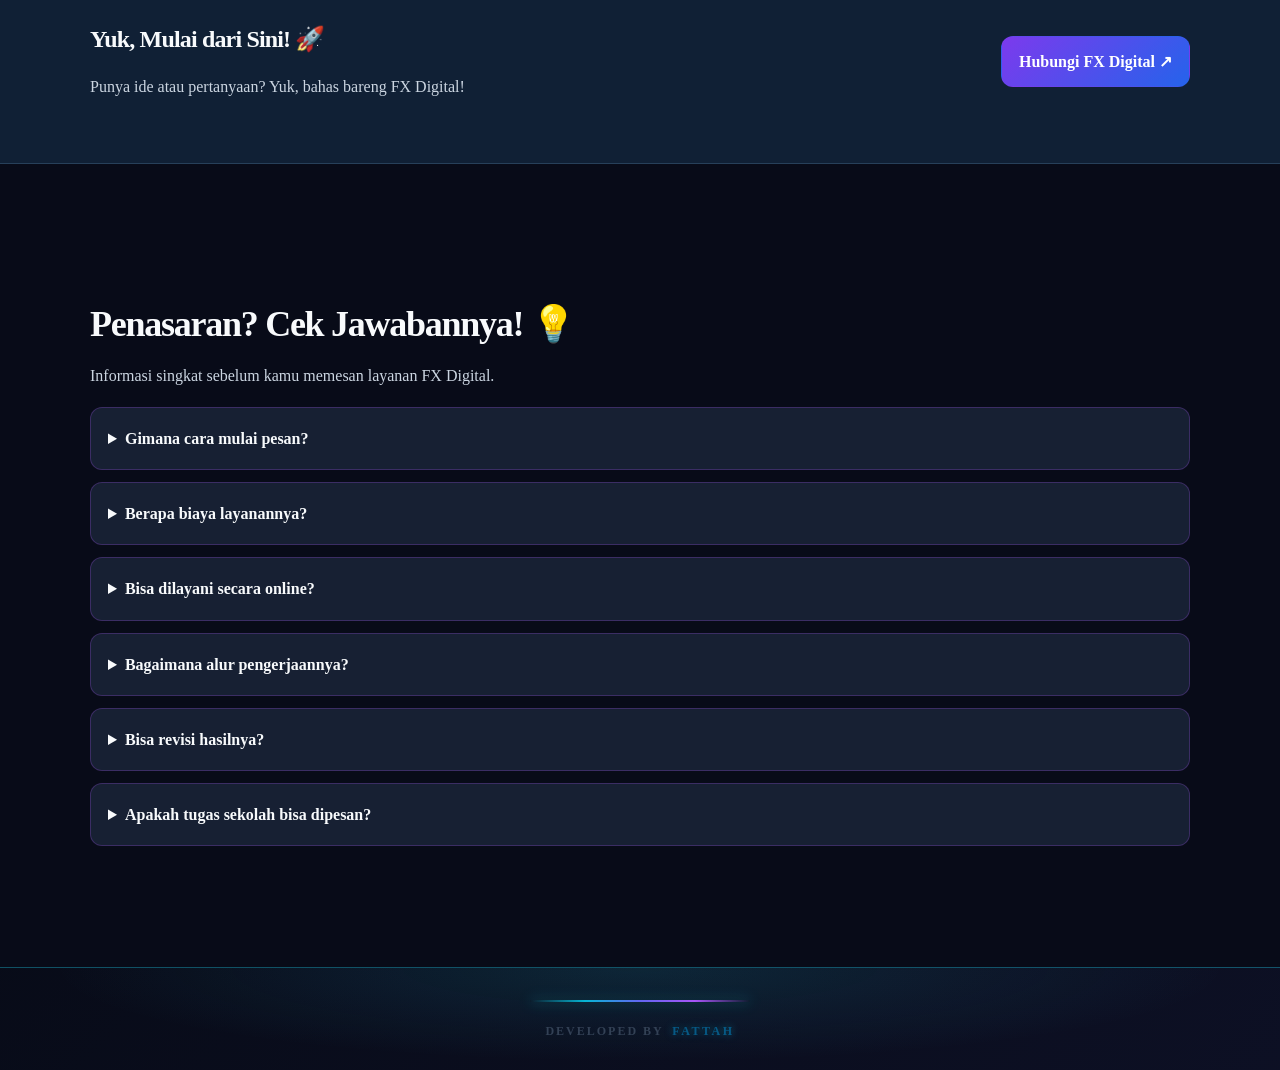
==== commit a803858d: "Fix navbar neon and stylesheet links" ====
--- a/index.html
+++ b/index.html
@@ -13,6 +13,7 @@
   <link rel="stylesheet" href="assets/css/fx-cinematic.css">
   <link rel="stylesheet" href="assets/css/fx-future.css">
   <link rel="stylesheet" href="assets/css/fx-brand-motion.css">
+  <link rel="stylesheet" href="assets/css/fx-navbar-neon.css">
 </head>
 <body>
 <header class="topbar">
--- a/assets/css/fx-navbar-neon.css
+++ b/assets/css/fx-navbar-neon.css
@@ -0,0 +1,93 @@
+/* FX DIGITAL - NEON NAVBAR */
+
+.navlinks a[data-nav] {
+  position: relative;
+  display: inline-flex;
+  align-items: center;
+  justify-content: center;
+  padding: 9px 12px;
+  border: 1px solid transparent;
+  border-radius: 10px;
+  color: var(--muted);
+  background: transparent;
+  text-decoration: none;
+  transition:
+    color 220ms ease,
+    background 220ms ease,
+    border-color 220ms ease,
+    box-shadow 220ms ease,
+    transform 220ms ease;
+}
+
+/* Efek hover */
+.navlinks a[data-nav]:hover {
+  color: #ffffff !important;
+  background: rgba(112, 72, 255, 0.12) !important;
+  border-color: rgba(133, 111, 255, 0.75) !important;
+  box-shadow:
+    0 0 7px rgba(112, 72, 255, 0.32),
+    inset 0 0 8px rgba(112, 72, 255, 0.08);
+  transform: translateY(-1px);
+}
+
+/* Kotak neon halaman aktif */
+.navlinks a[data-nav].active {
+  color: #ffffff !important;
+  background: linear-gradient(
+    135deg,
+    rgba(104, 63, 255, 0.22),
+    rgba(0, 210, 255, 0.10)
+  ) !important;
+  border: 1px solid #9277ff !important;
+  box-shadow:
+    0 0 6px rgba(126, 91, 255, 0.65),
+    0 0 16px rgba(126, 91, 255, 0.28),
+    inset 0 0 9px rgba(0, 210, 255, 0.08);
+}
+
+/* Garis neon di bawah menu aktif */
+.navlinks a[data-nav].active::after {
+  content: "";
+  position: absolute;
+  left: 22%;
+  right: 22%;
+  bottom: 2px;
+  height: 2px;
+  border-radius: 10px;
+  background: linear-gradient(90deg, #a78bfa, #67e8f9);
+  box-shadow: 0 0 8px rgba(103, 232, 249, 0.75);
+}
+
+/* Fokus keyboard */
+.navlinks a[data-nav]:focus-visible {
+  outline: 2px solid #67e8f9;
+  outline-offset: 3px;
+}
+
+/* Tampilan mobile */
+@media (max-width: 850px) {
+  .navlinks a[data-nav] {
+    width: 100%;
+    box-sizing: border-box;
+    justify-content: flex-start;
+    padding: 12px 14px;
+  }
+
+  .navlinks a[data-nav].active::after {
+    left: auto;
+    right: 12px;
+    bottom: 50%;
+    width: 5px;
+    height: 5px;
+    border-radius: 50%;
+    transform: translateY(50%);
+  }
+}
+
+/* Kurangi animasi jika diminta oleh sistem pengguna */
+@media (prefers-reduced-motion: reduce) {
+  .navlinks a[data-nav] {
+    transition: none;
+    transform: none;
+  }
+}
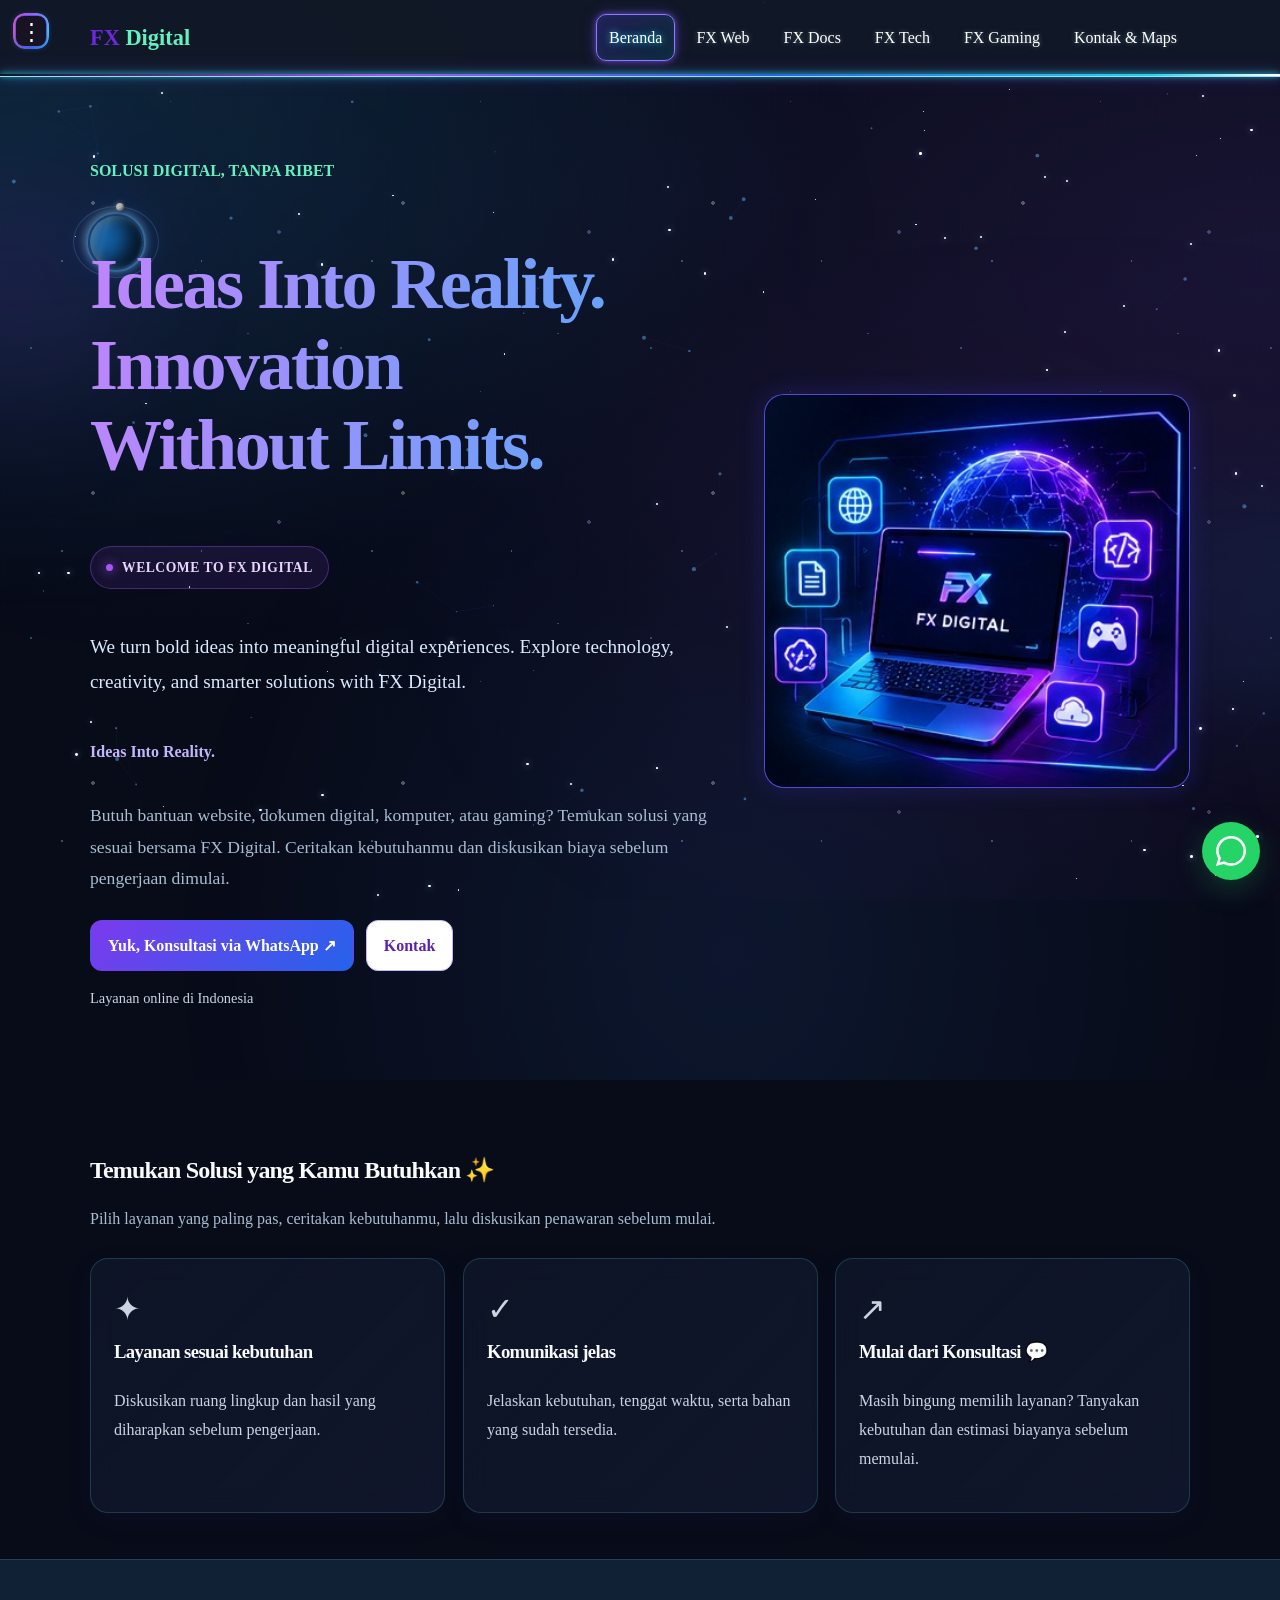
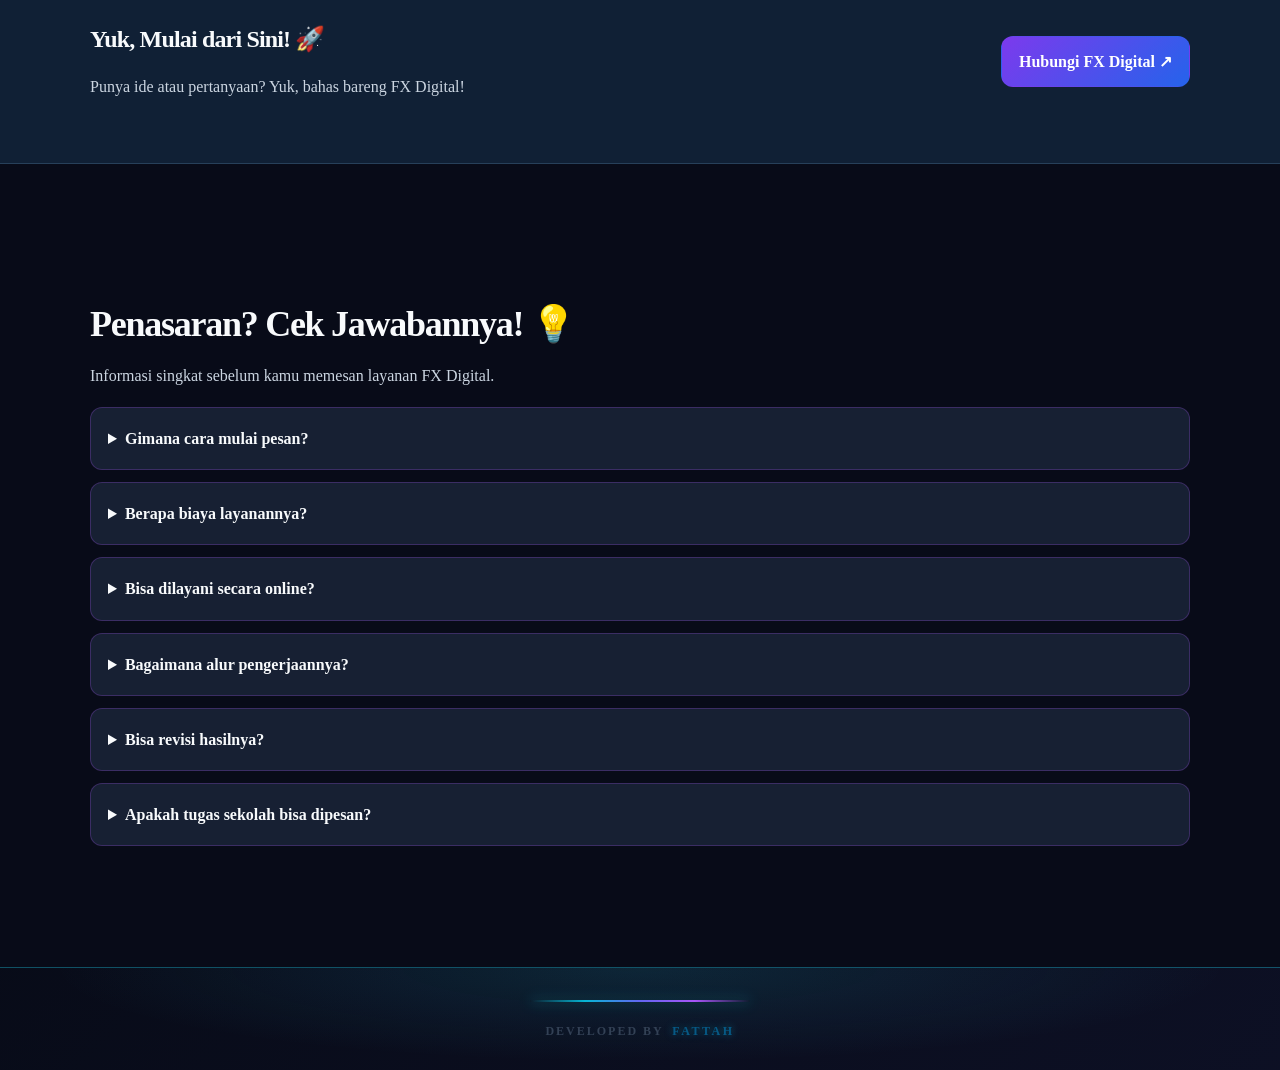
==== commit b9cd6a16: "Fix active neon navigation" ====
--- a/index.html
+++ b/index.html
@@ -74,5 +74,6 @@
   <script src="assets/js/fx-cinematic.js" defer></script>
   <script src="assets/js/fx-future.js" defer></script>
   <script src="assets/js/fx-brand-motion.js" defer></script>
+  <script src="assets/js/fx-navbar-active.js" defer></script>
 </body>
 </html>
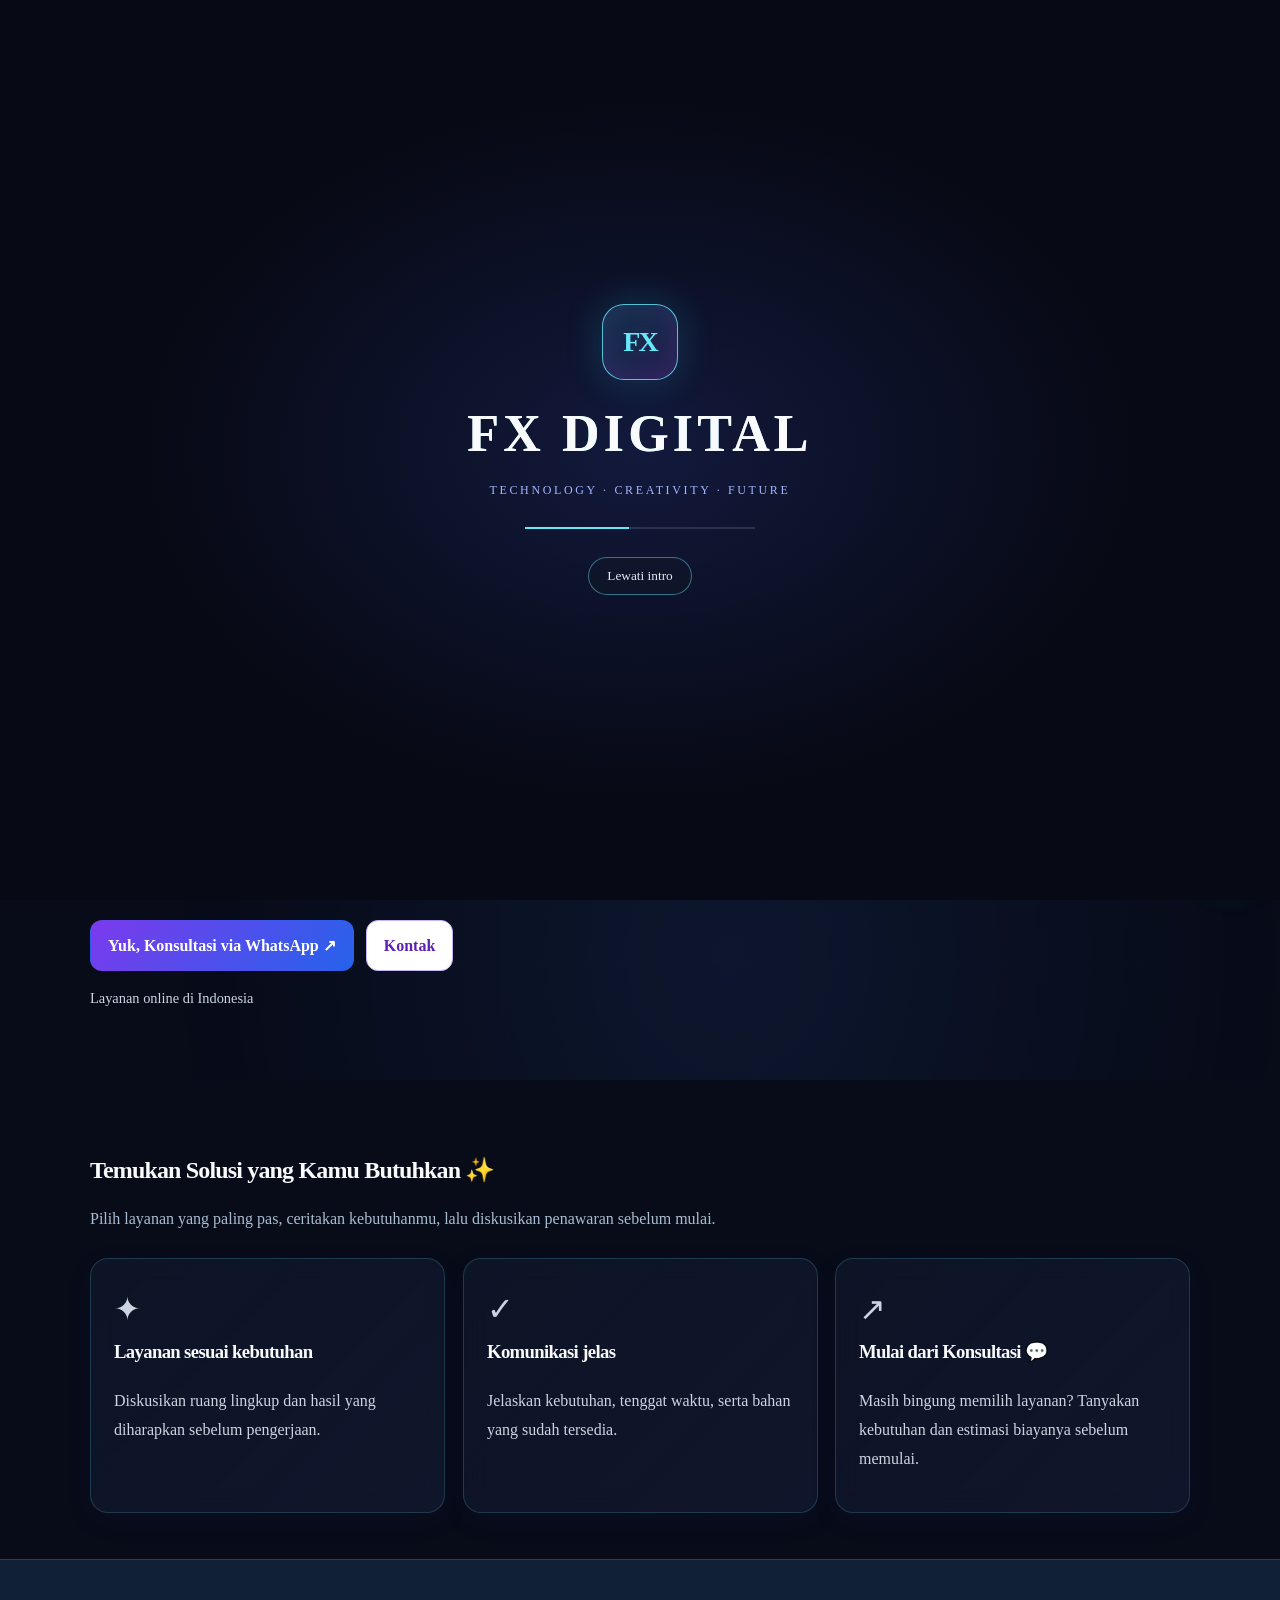
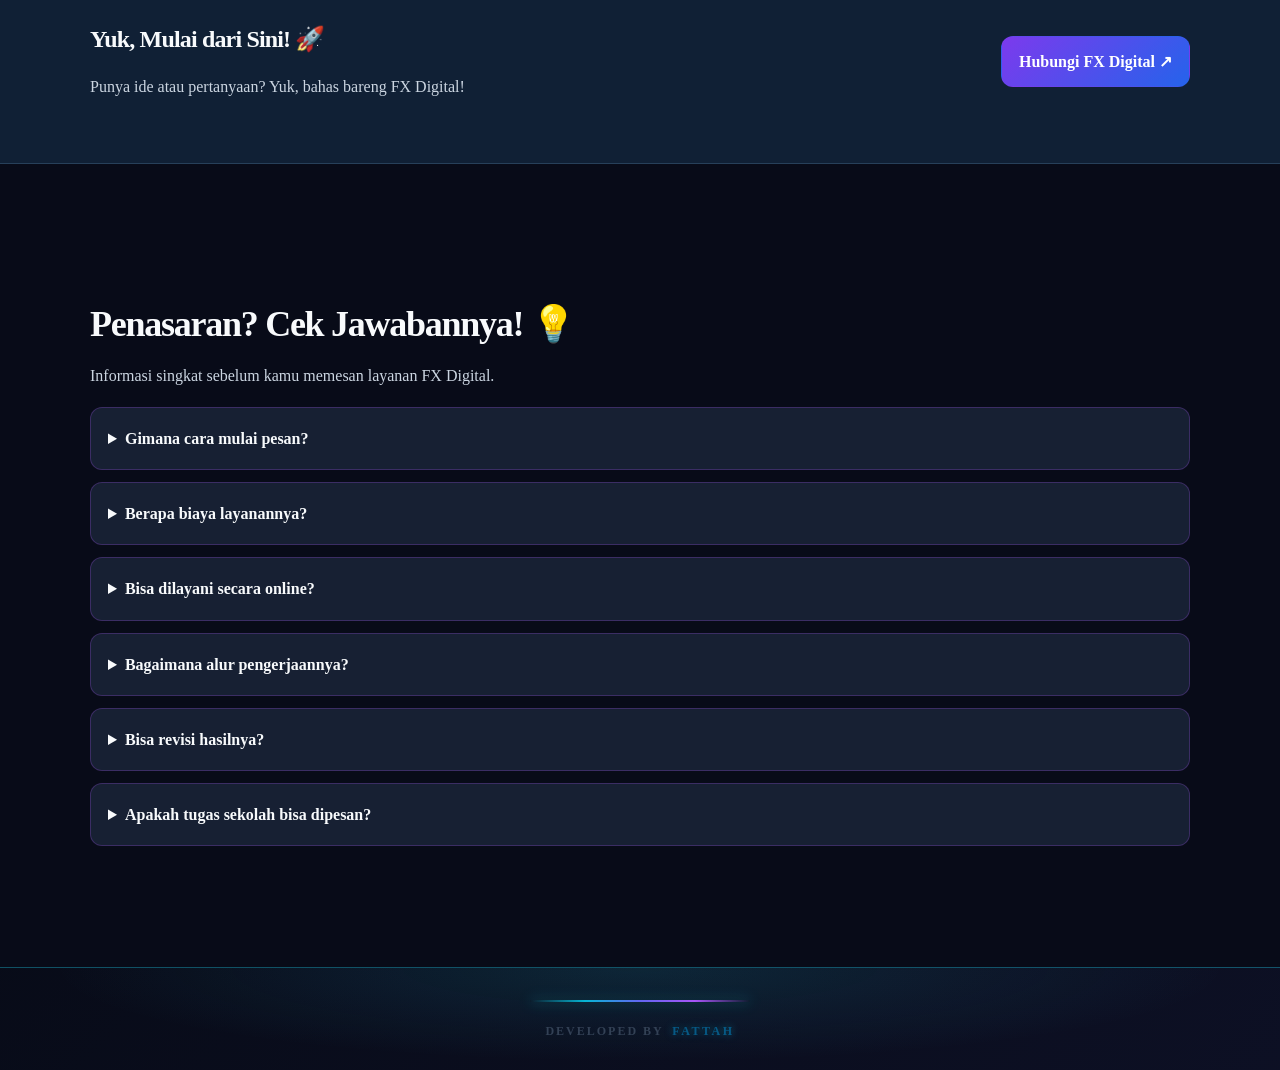
==== commit a68a2797: "Update navbar and service card effects" ====
--- a/index.html
+++ b/index.html
@@ -25,7 +25,7 @@
 <a href="fx-docs.html" data-nav="fx-docs.html">FX Docs</a>
 <a href="fx-tech.html" data-nav="fx-tech.html">FX Tech</a>
 <a href="fx-gaming.html" data-nav="fx-gaming.html">FX Gaming</a>
-<a href="kontak.html" data-nav="kontak.html">Kontak & Maps</a></nav>
+<a href="kontak.html" data-nav="kontak.html">Kontak</a></nav>
   </div>
 </header>
 <main>
--- a/assets/css/style.css
+++ b/assets/css/style.css
@@ -1339,3 +1339,34 @@
   }
 }
 
+
+/* ==================================================
+   FX TECH & FX GAMING — TOMBOL KARTU SEJAJAR
+   ================================================== */
+
+/* Kartu layanan terbuka menggunakan tata letak kolom */
+.fx-service-list .fx-service-item[open] {
+  display: flex;
+  flex-direction: column;
+}
+
+/* Konten kartu memenuhi tinggi yang tersedia */
+.fx-service-list .fx-service-item[open] > .fx-service-content {
+  display: flex;
+  flex-direction: column;
+  flex: 1 1 auto;
+  min-height: 100%;
+}
+
+/* Tombol konsultasi selalu berada di bagian bawah */
+.fx-service-list .fx-service-item[open] .fx-service-content > a.btn[data-wa] {
+  margin-top: auto;
+  align-self: flex-start;
+}
+
+/* Pastikan isi kartu tidak terpotong */
+.fx-service-list .fx-service-item[open] .fx-service-content > p,
+.fx-service-list .fx-service-item[open] .fx-service-content > h4,
+.fx-service-list .fx-service-item[open] .fx-service-content > ul {
+  flex-shrink: 0;
+}
--- a/assets/css/fx-navbar-neon.css
+++ b/assets/css/fx-navbar-neon.css
@@ -91,3 +91,372 @@
     transform: none;
   }
 }
+
+
+/* FX NAVBAR MOVING INDICATOR */
+.navlinks {
+  position: relative;
+  isolation: isolate;
+}
+
+.navlinks .fx-nav-indicator {
+  position: absolute;
+  z-index: 0;
+  top: 0;
+  left: 0;
+  width: 0;
+  height: 0;
+  box-sizing: border-box;
+  border: 1px solid rgba(146, 119, 255, .95);
+  border-radius: 10px;
+  background: linear-gradient(
+    135deg,
+    rgba(104, 63, 255, .24),
+    rgba(0, 210, 255, .13)
+  );
+  box-shadow:
+    0 0 8px rgba(126, 91, 255, .55),
+    0 0 20px rgba(126, 91, 255, .22),
+    inset 0 0 10px rgba(0, 210, 255, .10);
+  pointer-events: none;
+  opacity: 0;
+  transition:
+    left 320ms cubic-bezier(.2, .8, .2, 1),
+    top 320ms cubic-bezier(.2, .8, .2, 1),
+    width 320ms cubic-bezier(.2, .8, .2, 1),
+    height 320ms cubic-bezier(.2, .8, .2, 1),
+    opacity 160ms ease;
+}
+
+.navlinks a[data-nav] {
+  z-index: 1;
+}
+
+.navlinks a[data-nav].active {
+  position: relative;
+  z-index: 1;
+  color: #fff !important;
+  background: transparent !important;
+  border-color: transparent !important;
+  box-shadow: none !important;
+}
+
+.navlinks a[data-nav].active::after {
+  display: none;
+}
+
+@media (prefers-reduced-motion: reduce) {
+  .navlinks .fx-nav-indicator {
+    transition: none;
+  }
+}
+
+/* FX SHARED SERVICE CARDS */
+.fx-service-list {
+  display: grid;
+  grid-template-columns: repeat(3, minmax(0, 1fr));
+  gap: 20px;
+  align-items: stretch;
+}
+
+.fx-service-item {
+  min-width: 0;
+  box-sizing: border-box;
+  overflow: hidden;
+  border: 1px solid rgba(103, 232, 249, .14);
+  border-radius: 22px;
+  background: linear-gradient(145deg, rgba(17, 29, 52, .94), rgba(20, 25, 48, .88));
+  box-shadow: inset 0 1px 0 rgba(255, 255, 255, .025);
+  transition: border-color 220ms ease, box-shadow 220ms ease, transform 220ms ease;
+}
+
+.fx-service-item:hover {
+  border-color: rgba(103, 232, 249, .42);
+  box-shadow: 0 8px 28px rgba(0, 0, 0, .18), 0 0 16px rgba(103, 232, 249, .07);
+  transform: translateY(-3px);
+}
+
+.fx-service-item > summary {
+  display: flex;
+  align-items: center;
+  gap: 12px;
+  min-height: 70px;
+  box-sizing: border-box;
+  padding: 22px 24px;
+  list-style: none;
+  cursor: pointer;
+  color: #f1f5ff;
+  font-weight: 700;
+}
+
+.fx-service-item > summary::-webkit-details-marker {
+  display: none;
+}
+
+.fx-service-icon {
+  flex: 0 0 auto;
+  font-size: 1.6rem;
+  line-height: 1.3;
+}
+
+.fx-service-title {
+  flex: 1 1 auto;
+  min-width: 0;
+  line-height: 1.45;
+}
+
+.fx-service-arrow {
+  flex: 0 0 auto;
+  color: #67e8f9;
+  transition: transform 200ms ease;
+}
+
+.fx-service-item[open] .fx-service-arrow {
+  transform: rotate(45deg);
+}
+
+.fx-service-content {
+  padding: 0 24px 24px;
+  color: #c4cede;
+  line-height: 1.75;
+}
+
+.fx-service-content p:first-child {
+  margin-top: 0;
+}
+
+.fx-service-content h4 {
+  color: #f1f5ff;
+}
+
+@media (max-width: 1000px) {
+  .fx-service-list {
+    grid-template-columns: repeat(2, minmax(0, 1fr));
+  }
+}
+
+@media (max-width: 640px) {
+  .fx-service-list {
+    grid-template-columns: minmax(0, 1fr);
+    gap: 14px;
+  }
+
+  .fx-service-item {
+    border-radius: 18px;
+  }
+
+  .fx-service-item > summary {
+    padding: 18px;
+  }
+
+  .fx-service-content {
+    padding: 0 18px 20px;
+  }
+}
+
+@media (prefers-reduced-motion: reduce) {
+  .fx-service-item,
+  .fx-service-arrow {
+    transition: none;
+    transform: none;
+  }
+}
+
+/* =========================================
+   FX DIGITAL — PENYAMAAN KARTU LAYANAN
+   FX Web, FX Tech, FX Gaming
+   Mengikuti tema gelap FX Docs
+   ========================================= */
+
+.fx-service-list {
+  display: grid;
+  grid-template-columns: repeat(3, minmax(0, 1fr));
+  gap: 20px;
+  align-items: stretch;
+}
+
+.fx-service-item {
+  min-width: 0;
+  box-sizing: border-box;
+  overflow: hidden;
+  border: 1px solid #334155 !important;
+  border-radius: 18px !important;
+  background: #172033 !important;
+  color: #cbd5e1 !important;
+  box-shadow: 0 8px 28px rgba(0, 0, 0, .18) !important;
+  transition:
+    transform .25s ease,
+    border-color .25s ease,
+    box-shadow .25s ease,
+    background .25s ease;
+}
+
+.fx-service-item > summary {
+  display: flex;
+  align-items: center;
+  gap: 12px;
+  min-height: 70px;
+  padding: 22px 23px;
+  box-sizing: border-box;
+  list-style: none;
+  cursor: pointer;
+  color: #f8fafc !important;
+  font-weight: 700;
+}
+
+.fx-service-item > summary::-webkit-details-marker {
+  display: none;
+}
+
+.fx-service-icon {
+  flex: 0 0 auto;
+  font-size: 1.6rem;
+  line-height: 1.3;
+}
+
+.fx-service-title {
+  flex: 1 1 auto;
+  min-width: 0;
+  color: #f8fafc !important;
+  line-height: 1.45;
+}
+
+.fx-service-arrow {
+  flex: 0 0 auto;
+  color: #a78bfa !important;
+  transition: transform .2s ease;
+}
+
+.fx-service-item[open] .fx-service-arrow {
+  transform: rotate(45deg);
+}
+
+.fx-service-content {
+  padding: 0 23px 23px;
+  color: #cbd5e1 !important;
+  line-height: 1.75;
+}
+
+.fx-service-content p,
+.fx-service-content li {
+  color: #cbd5e1 !important;
+}
+
+.fx-service-content h4 {
+  color: #f8fafc !important;
+}
+
+@media (hover: hover) and (pointer: fine) {
+  .fx-service-item:hover {
+    transform: translateY(-5px);
+    background: #202c42 !important;
+    border-color: #8b5cf6 !important;
+    box-shadow: 0 16px 34px rgba(124, 58, 237, .16) !important;
+  }
+}
+
+@media (max-width: 1000px) {
+  .fx-service-list {
+    grid-template-columns: repeat(2, minmax(0, 1fr));
+  }
+}
+
+@media (max-width: 640px) {
+  .fx-service-list {
+    grid-template-columns: minmax(0, 1fr);
+    gap: 14px;
+  }
+
+  .fx-service-item > summary {
+    padding: 18px;
+  }
+
+  .fx-service-content {
+    padding: 0 18px 20px;
+  }
+}
+
+@media (prefers-reduced-motion: reduce) {
+  .fx-service-item,
+  .fx-service-arrow {
+    transition: none;
+  }
+
+  .fx-service-item:hover {
+    transform: none;
+  }
+}
+
+/* =========================================
+   FX DIGITAL — FINAL DARK SERVICE CARDS
+   FX Web, FX Tech, FX Gaming
+   ========================================= */
+
+.fx-service-list .fx-service-item {
+  background: #172033 !important;
+  color: #cbd5e1 !important;
+  border: 1px solid #334155 !important;
+  border-radius: 18px !important;
+  box-shadow: 0 8px 28px rgba(0, 0, 0, .22) !important;
+}
+
+.fx-service-list .fx-service-item > summary {
+  background: transparent !important;
+  color: #f8fafc !important;
+}
+
+.fx-service-list .fx-service-item .fx-service-icon {
+  display: inline-grid !important;
+  color: #a78bfa !important;
+}
+
+.fx-service-list .fx-service-item .fx-service-title {
+  color: #f8fafc !important;
+}
+
+.fx-service-list .fx-service-item .fx-service-arrow {
+  color: #a78bfa !important;
+  background: transparent !important;
+}
+
+.fx-service-list .fx-service-item .fx-service-content {
+  background: transparent !important;
+  color: #cbd5e1 !important;
+}
+
+.fx-service-list .fx-service-item .fx-service-content p,
+.fx-service-list .fx-service-item .fx-service-content li {
+  color: #cbd5e1 !important;
+}
+
+.fx-service-list .fx-service-item .fx-service-content h4 {
+  color: #f8fafc !important;
+}
+
+.fx-service-list .fx-service-item > summary:hover {
+  background: rgba(167, 139, 250, .08) !important;
+}
+
+.fx-service-list .fx-service-item[open] {
+  border-color: #8b5cf6 !important;
+}
+
+@media (hover: hover) and (pointer: fine) {
+  .fx-service-list .fx-service-item:hover {
+    background: #202c42 !important;
+    border-color: #8b5cf6 !important;
+    box-shadow: 0 16px 34px rgba(124, 58, 237, .18) !important;
+    transform: translateY(-5px);
+  }
+}
+
+@media (prefers-reduced-motion: reduce) {
+  .fx-service-list .fx-service-item,
+  .fx-service-list .fx-service-item * {
+    transition: none !important;
+  }
+
+  .fx-service-list .fx-service-item:hover {
+    transform: none;
+  }
+}
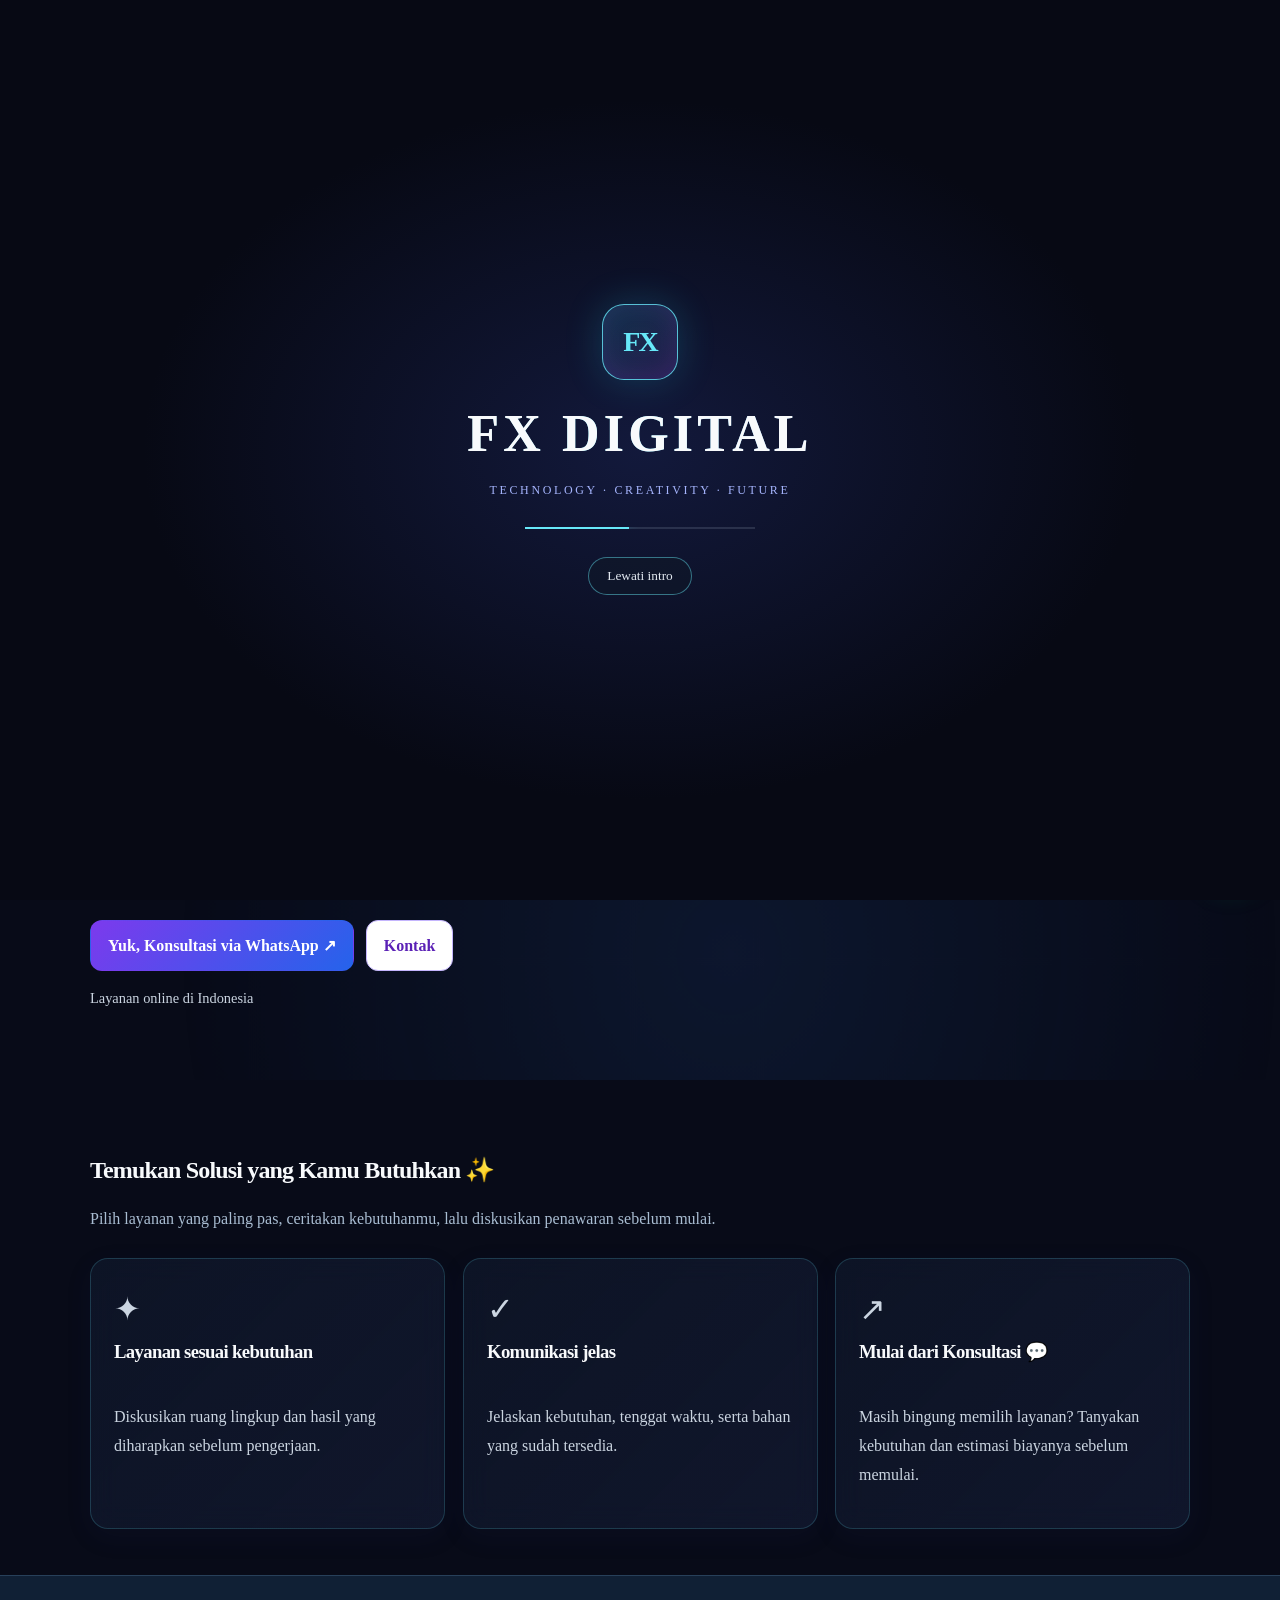
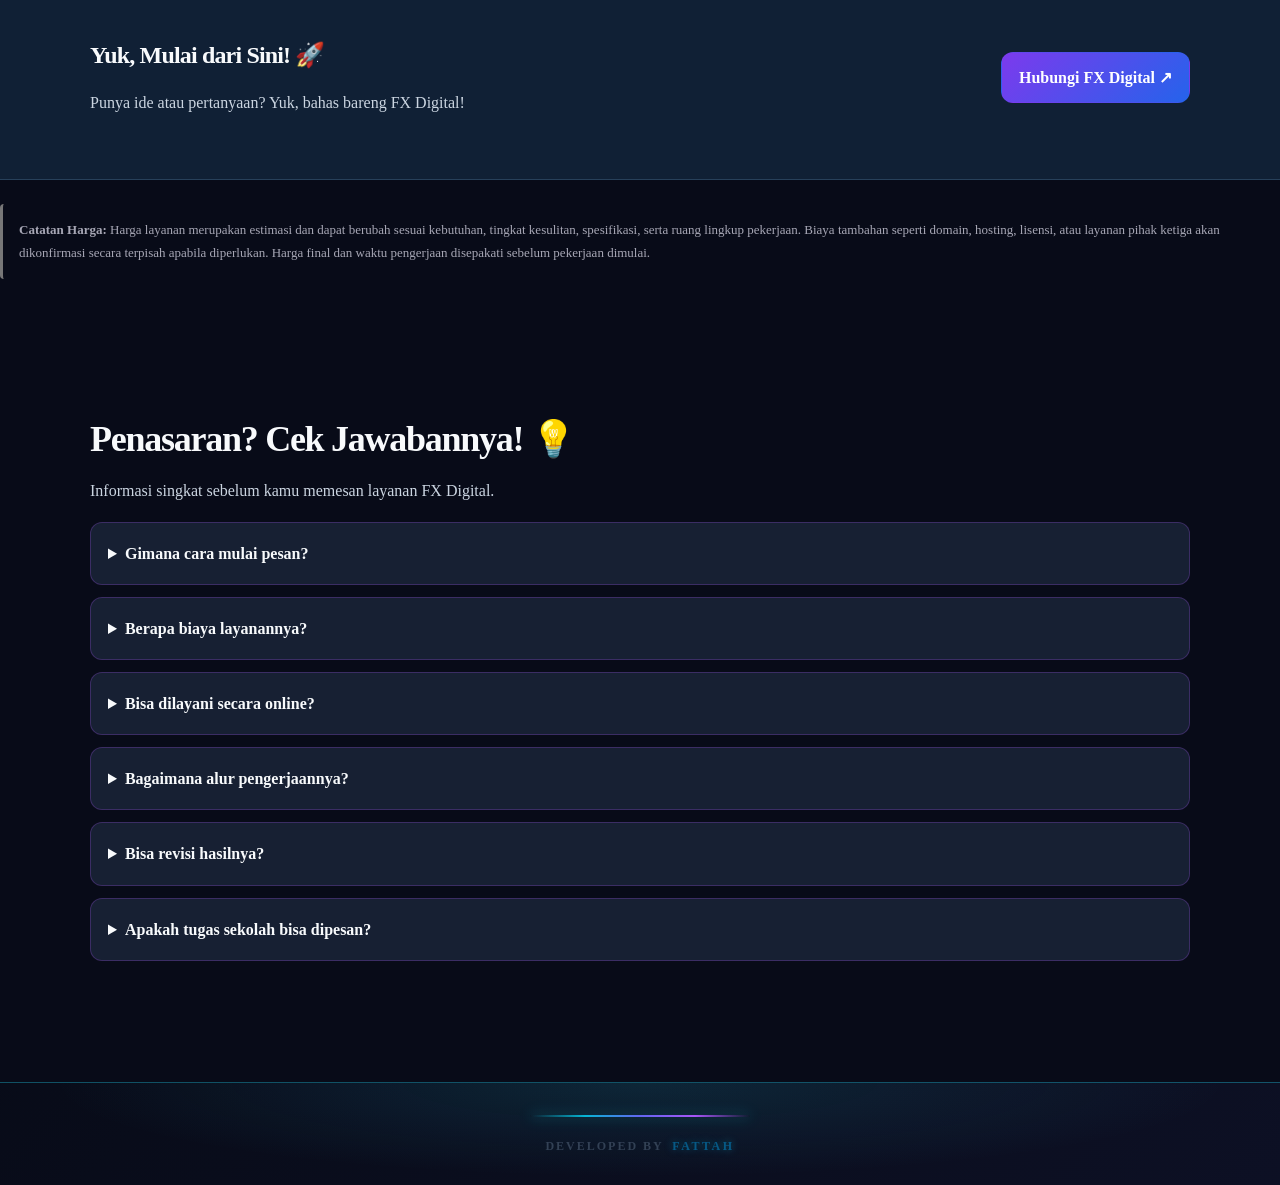
==== commit 5d77fef9: "Update FX Digital service cards and package modal" ====
--- a/index.html
+++ b/index.html
@@ -64,6 +64,16 @@
       <a class="btn btn-primary" data-wa data-message="Halo FX Digital, saya ingin bertanya tentang Beranda.">Hubungi FX Digital ↗</a>
     </div>
   </section>
+
+  <div class="fx-price-note" style="margin:24px 0;padding:14px 16px;font-size:13px;line-height:1.8;color:#a7a7b5;border-left:3px solid #777;border-radius:4px;">
+    <strong>Catatan Harga:</strong>
+    Harga layanan merupakan estimasi dan dapat berubah sesuai kebutuhan,
+    tingkat kesulitan, spesifikasi, serta ruang lingkup pekerjaan.
+    Biaya tambahan seperti domain, hosting, lisensi, atau layanan pihak
+    ketiga akan dikonfirmasi secara terpisah apabila diperlukan.
+    Harga final dan waktu pengerjaan disepakati sebelum pekerjaan dimulai.
+  </div>
+
 </main>
 <footer class="footer"><div class="container">© <span data-year></span> FX Digital · Layanan online</div></footer>
 <script src="assets/js/config.js"></script>
--- a/assets/css/fx-enhancements.css
+++ b/assets/css/fx-enhancements.css
@@ -402,3 +402,302 @@
     min-width: 52px;
   }
 }
+
+
+/* Harga pada kartu layanan FX Digital */
+.fx-service-price {
+  margin-top: 12px;
+  padding: 10px 12px;
+  border: 1px solid var(--border, rgba(128, 128, 128, 0.25));
+  border-radius: 10px;
+  font-size: 0.95rem;
+  line-height: 1.5;
+}
+.fx-service-price strong {
+  font-weight: 700;
+}
+
+/* =================================
+   FX DIGITAL - SERVICE PACKAGES
+================================= */
+
+.fx-has-packages {
+  display: flex;
+  flex-direction: column;
+}
+
+.fx-package-area {
+  width: 100%;
+  margin-top: auto;
+  padding-top: 18px;
+}
+
+.fx-package-toggle {
+  width: 100%;
+  display: flex;
+  justify-content: space-between;
+  align-items: center;
+  padding: 15px 18px;
+  border: none;
+  border-radius: 12px;
+  background: linear-gradient(135deg, #f5a623, #ffcf66);
+  color: #241700;
+  font-weight: 800;
+  font-size: 15px;
+  cursor: pointer;
+  transition: transform .2s ease, filter .2s ease;
+}
+
+.fx-package-toggle:hover {
+  filter: brightness(1.06);
+  transform: translateY(-2px);
+}
+
+.fx-package-arrow {
+  font-size: 21px;
+}
+
+.fx-package-panel {
+  display: grid;
+  grid-template-columns: repeat(3, minmax(0, 1fr));
+  gap: 12px;
+  margin-top: 14px;
+}
+
+.fx-package-panel[hidden] {
+  display: none;
+}
+
+.fx-package-option {
+  display: flex;
+  flex-direction: column;
+  gap: 10px;
+  padding: 16px;
+  border: 1px solid var(--border-color, #ddd);
+  border-radius: 12px;
+  background: var(--card-bg, #fff);
+  min-width: 0;
+}
+
+.fx-package-option h4 {
+  margin: 0;
+  font-size: 17px;
+}
+
+.fx-package-option > strong {
+  color: var(--accent-color, #d99100);
+  font-size: 18px;
+  overflow-wrap: anywhere;
+}
+
+.fx-package-option p {
+  font-size: 13px;
+  line-height: 1.6;
+  margin: 0;
+}
+
+.fx-package-order {
+  display: block;
+  margin-top: auto;
+  padding: 11px 10px;
+  border-radius: 9px;
+  background: #168b4b;
+  color: #fff !important;
+  text-align: center;
+  text-decoration: none;
+  font-size: 13px;
+  font-weight: 700;
+}
+
+.fx-package-order:hover {
+  background: #10743d;
+}
+
+@media (max-width: 700px) {
+  .fx-package-panel {
+    grid-template-columns: 1fr;
+  }
+}
+
+/* =================================
+   FX DIGITAL PACKAGE MODAL
+================================= */
+
+body.fx-modal-open {
+  overflow: hidden;
+}
+
+.fx-modal-overlay {
+  position: fixed;
+  inset: 0;
+  z-index: 999999;
+  display: flex;
+  align-items: center;
+  justify-content: center;
+  padding: 20px;
+  background: rgba(3, 7, 20, .82);
+  backdrop-filter: blur(8px);
+  -webkit-backdrop-filter: blur(8px);
+}
+
+.fx-modal-overlay[hidden] {
+  display: none;
+}
+
+.fx-package-modal {
+  position: relative;
+  width: min(900px, 100%);
+  max-height: 90%;
+  overflow-y: auto;
+  padding: 32px;
+  border: 1px solid rgba(255, 190, 70, .4);
+  border-radius: 22px;
+  background: #101a32;
+  color: #f5f7ff;
+  box-shadow: 0 25px 90px rgba(0, 0, 0, .6);
+  animation: fxModalEnter .22s ease-out;
+}
+
+@keyframes fxModalEnter {
+  from {
+    opacity: 0;
+    transform: translateY(15px) scale(.97);
+  }
+  to {
+    opacity: 1;
+    transform: translateY(0) scale(1);
+  }
+}
+
+.fx-modal-close {
+  position: absolute;
+  top: 15px;
+  right: 18px;
+  width: 42px;
+  height: 42px;
+  border: 1px solid rgba(255,255,255,.2);
+  border-radius: 50%;
+  background: rgba(255,255,255,.08);
+  color: white;
+  font-size: 28px;
+  cursor: pointer;
+}
+
+.fx-modal-heading {
+  text-align: center;
+  margin-bottom: 28px;
+  padding: 0 35px;
+}
+
+.fx-modal-heading > span {
+  color: #ffc45b;
+  font-size: 12px;
+  font-weight: 800;
+  letter-spacing: 2px;
+}
+
+.fx-modal-heading h2 {
+  color: #fff;
+  font-size: clamp(23px, 4vw, 32px);
+  margin: 10px 0;
+}
+
+.fx-modal-heading p {
+  color: #bdc8dc;
+  font-size: 14px;
+}
+
+.fx-modal-packages {
+  display: grid;
+  grid-template-columns: repeat(3, minmax(0, 1fr));
+  gap: 16px;
+}
+
+.fx-modal-package {
+  display: flex;
+  flex-direction: column;
+  align-items: stretch;
+  min-width: 0;
+  padding: 24px 18px;
+  border: 1px solid rgba(255,255,255,.15);
+  border-radius: 16px;
+  background: #192744;
+  color: #f5f7ff;
+  text-align: center;
+}
+
+.fx-modal-package.standard {
+  border: 2px solid #ffc45b;
+  background: #24304a;
+}
+
+.fx-modal-package h3 {
+  color: #fff;
+  font-size: 20px;
+  margin: 0 0 18px;
+}
+
+.fx-modal-package > strong {
+  display: block;
+  color: #ffc45b;
+  font-size: clamp(20px, 3vw, 26px);
+  overflow-wrap: anywhere;
+  margin-bottom: 15px;
+}
+
+.fx-modal-package p {
+  color: #c8d2e4;
+  font-size: 14px;
+  line-height: 1.7;
+  margin: 0 0 22px;
+}
+
+.fx-modal-package .fx-package-order {
+  margin-top: auto;
+  padding: 13px 10px;
+  border-radius: 10px;
+  background: #159653;
+  color: white !important;
+  font-weight: 800;
+  text-decoration: none;
+  text-align: center;
+}
+
+.fx-modal-package .fx-package-order:hover {
+  background: #0f7540;
+}
+
+@media (max-width: 650px) {
+  .fx-package-modal {
+    padding: 25px 17px;
+  }
+
+  .fx-modal-packages {
+    grid-template-columns: 1fr;
+  }
+
+  .fx-modal-package {
+    padding: 20px;
+  }
+}
+
+/* =================================
+   FIX POSISI TOMBOL PAKET DI BAWAH CARD
+================================= */
+
+article.card {
+  display: flex;
+  flex-direction: column;
+}
+
+article.card .fx-package-area {
+  width: 100%;
+  margin-top: auto;
+  padding-top: 22px;
+}
+
+article.card .fx-package-toggle {
+  width: 100%;
+  min-height: 54px;
+  flex-shrink: 0;
+}
--- a/assets/css/fx-brand-motion.css
+++ b/assets/css/fx-brand-motion.css
@@ -1288,3 +1288,206 @@
     -1px -1px 4px rgba(255,239,195,.35),
     1px 2px 5px rgba(0,0,0,.35) !important;
 }
+
+
+/* ===== FX COSMIC BLACK HOLE ===== */
+#fx-cosmos-scene .fx-blackhole {
+  pointer-events: auto !important;
+  position: absolute;
+  z-index: 30;
+  width: 352px;
+  height: 352px;
+  padding: 0;
+  border: 0;
+  border-radius: 50%;
+  background: transparent;
+  cursor: pointer;
+  pointer-events: auto;
+  opacity: 0;
+  visibility: hidden;
+  scale: .65;
+  transition: opacity .25s ease, scale .3s ease, visibility .25s;
+  touch-action: manipulation;
+}
+
+#fx-cosmos-scene .fx-blackhole.fx-bh-visible {
+  opacity: 1;
+  visibility: visible;
+  scale: 1;
+}
+
+#fx-cosmos-scene .fx-bh-core {
+  position: absolute;
+  inset: 25px;
+  border-radius: 50%;
+  background: #020106;
+  box-shadow: 0 0 12px 5px #7c3aed,
+              0 0 25px 8px rgba(168,85,247,.55);
+}
+
+#fx-cosmos-scene .fx-bh-ring {
+  position: absolute;
+  inset: 14px 0;
+  border: 4px solid transparent;
+  border-top-color: #f0abfc;
+  border-bottom-color: #8b5cf6;
+  border-radius: 50%;
+  transform: rotate(-25deg) scaleY(.58);
+  box-shadow: 0 0 10px #a855f7;
+  animation: fxBhSpin 2s linear infinite;
+}
+
+#fx-cosmos-scene .fx-bh-ring-inner {
+  position: absolute;
+  inset: 20px 3px;
+  border: 3px solid transparent;
+  border-left-color: #67e8f9;
+  border-right-color: #c084fc;
+  border-radius: 50%;
+  transform: rotate(35deg) scaleY(.65);
+  animation: fxBhSpinReverse 2.7s linear infinite;
+}
+
+#fx-cosmos-scene .fx-blackhole:focus-visible {
+  outline: 2px solid #67e8f9;
+  outline-offset: 4px;
+}
+
+#fx-cosmos-scene .fx-space-planet.fx-bh-absorbing {
+  translate: var(--fx-bh-dx) var(--fx-bh-dy);
+  scale: .025;
+  opacity: 0 !important;
+  transition: translate 7s cubic-bezier(.5, 0, .9, .4),
+              scale 7s ease-in,
+              opacity 7s ease-in !important;
+}
+
+@keyframes fxBhSpin {
+  to { rotate: 335deg; }
+}
+
+@keyframes fxBhSpinReverse {
+  to { rotate: -325deg; }
+}
+
+@media (max-width: 600px) {
+  #fx-cosmos-scene .fx-blackhole {
+    width: 72px;
+    height: 72px;
+  }
+
+  #fx-cosmos-scene .fx-bh-core {
+    inset: 21px;
+  }
+}
+
+@media (prefers-reduced-motion: reduce) {
+  #fx-cosmos-scene .fx-bh-ring,
+  #fx-cosmos-scene .fx-bh-ring-inner {
+    animation-duration: 8s;
+  }
+}
+
+
+/* ===== FX DIGITAL BLACK HOLE: LIGHT ABSORPTION ===== */
+
+#fx-cosmos-scene.fx-bh-light-drain::after {
+  content: "";
+  position: absolute;
+  inset: 0;
+  z-index: 25;
+  pointer-events: none;
+  background: radial-gradient(
+    circle at var(--fx-bh-x, 50%) var(--fx-bh-y, 50%),
+    rgba(0, 0, 0, 0.62) 0%,
+    rgba(0, 0, 0, 0.48) 16%,
+    rgba(0, 0, 0, 0.28) 36%,
+    rgba(0, 0, 0, 0.08) 58%,
+    transparent 76%
+  );
+  animation: fxBHLightDrain 2.2s ease-in-out infinite alternate;
+}
+
+@keyframes fxBHLightDrain {
+  from {
+    opacity: 0.45;
+  }
+  to {
+    opacity: 1;
+  }
+}
+
+#fx-cosmos-scene .fx-blackhole {
+  z-index: 30;
+}
+
+@media (max-width: 600px) {
+  #fx-cosmos-scene .fx-blackhole {
+    width: 240px;
+    height: 240px;
+  }
+}
+
+@media (prefers-reduced-motion: reduce) {
+  #fx-cosmos-scene.fx-bh-light-drain::after {
+    animation: none;
+    opacity: 0.7;
+  }
+}
+
+/* BLACK HOLE: SELURUH BACKGROUND MEREDUP */
+#fx-cosmos-scene.fx-bh-light-drain::after {
+  background: rgba(0, 0, 0, 0.65) !important;
+  animation: fxBHLightDrain 2.2s ease-in-out infinite alternate;
+  pointer-events: none;
+}
+
+@keyframes fxBHLightDrain {
+  from { opacity: 0.45; }
+  to { opacity: 1; }
+}
+
+
+/* ===== FX UFO PANIK KETIKA BLACK HOLE AKTIF ===== */
+#fx-cosmos-scene.fx-bh-ufo-panic .fx-space-ufo {
+  animation: fxUfoPanic 3.2s ease-in-out infinite !important;
+  transform-origin: center;
+  z-index: 20;
+}
+
+@keyframes fxUfoPanic {
+  0%   { transform: translate(0, 0) rotate(0deg) scale(1); }
+  12%  { transform: translate(45px, -32px) rotate(24deg) scale(1.08); }
+  25%  { transform: translate(-55px, 28px) rotate(-35deg) scale(.92); }
+  39%  { transform: translate(25px, 58px) rotate(48deg) scale(1.12); }
+  53%  { transform: translate(-70px, -18px) rotate(-48deg) scale(.9); }
+  68%  { transform: translate(48px, -48px) rotate(32deg) scale(1.05); }
+  83%  { transform: translate(-25px, 35px) rotate(-25deg) scale(.96); }
+  100% { transform: translate(0, 0) rotate(0deg) scale(1); }
+}
+
+/* UFO kembali menuju Bumi setelah planet muncul */
+#fx-cosmos-scene.fx-bh-ufo-return .fx-space-ufo {
+  animation: fxUfoReturn 5s ease-in-out forwards !important;
+  z-index: 20;
+}
+
+@keyframes fxUfoReturn {
+  0%   { transform: translate(0, 0) rotate(0deg) scale(.8); }
+  35%  { transform: translate(-35px, -25px) rotate(-18deg) scale(1); }
+  70%  { transform: translate(25px, 12px) rotate(12deg) scale(.85); }
+  100% { transform: translate(0, 0) rotate(0deg) scale(1); }
+}
+
+@media (prefers-reduced-motion: reduce) {
+  #fx-cosmos-scene.fx-bh-ufo-panic .fx-space-ufo,
+  #fx-cosmos-scene.fx-bh-ufo-return .fx-space-ufo {
+    animation: none !important;
+  }
+}\n\n
+/* Perbaikan: UFO tetap terlihat dan animasinya tetap berjalan */
+#fx-cosmos-scene.fx-bh-ufo-panic .fx-space-ufo,
+#fx-cosmos-scene.fx-bh-ufo-return .fx-space-ufo {
+  display: block !important;
+  visibility: visible !important;
+}
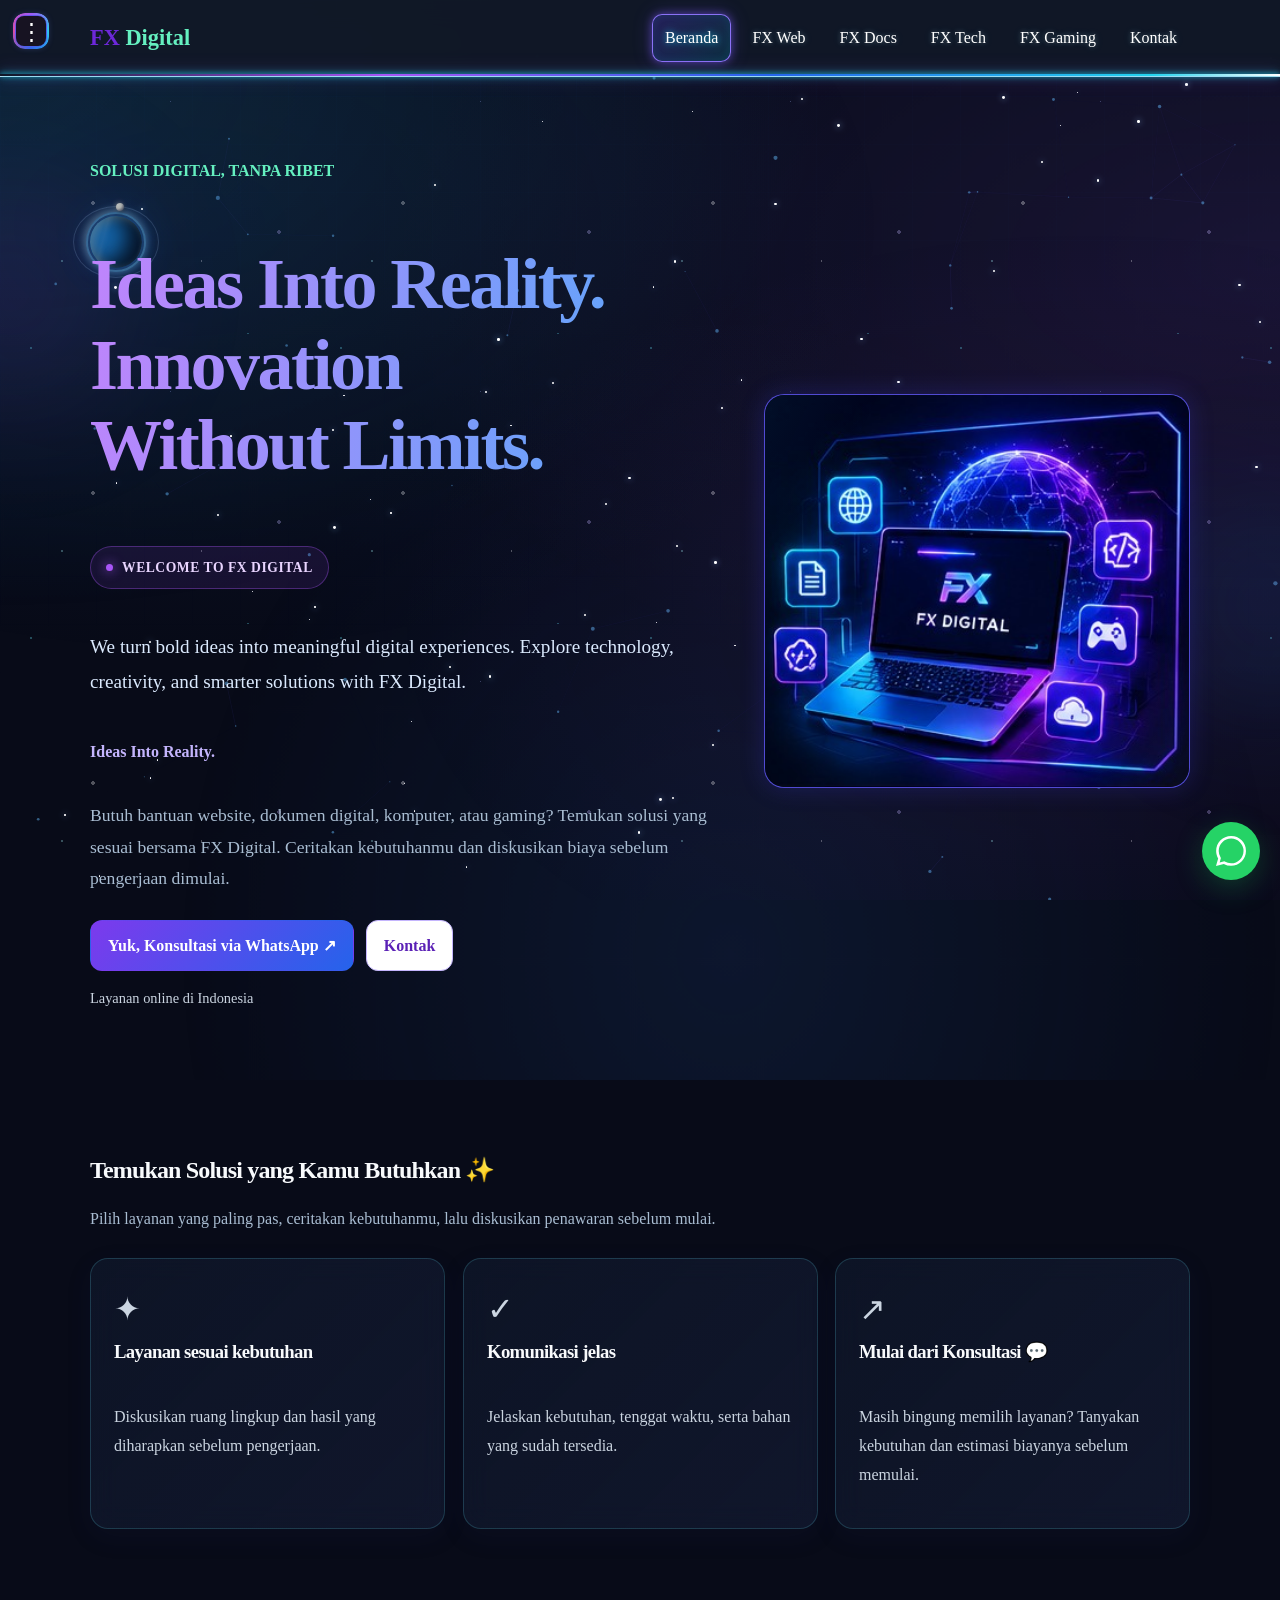
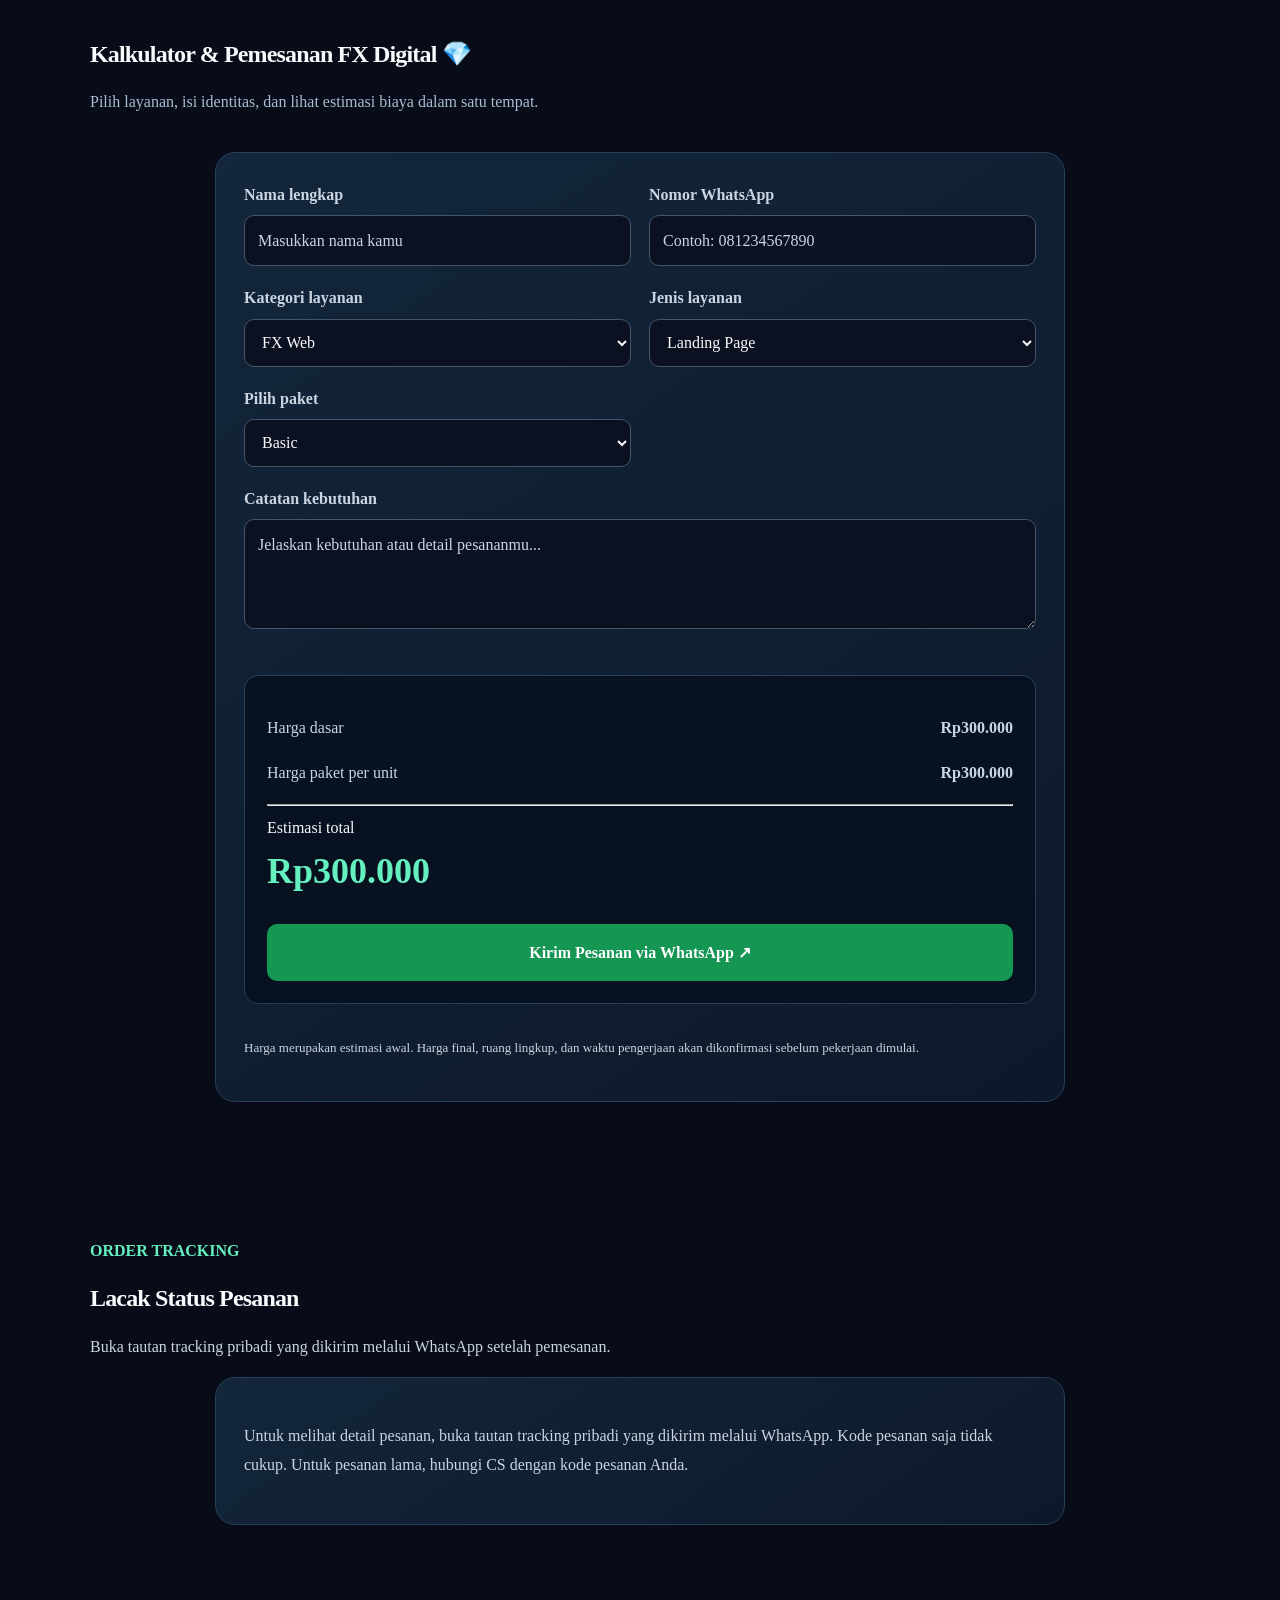
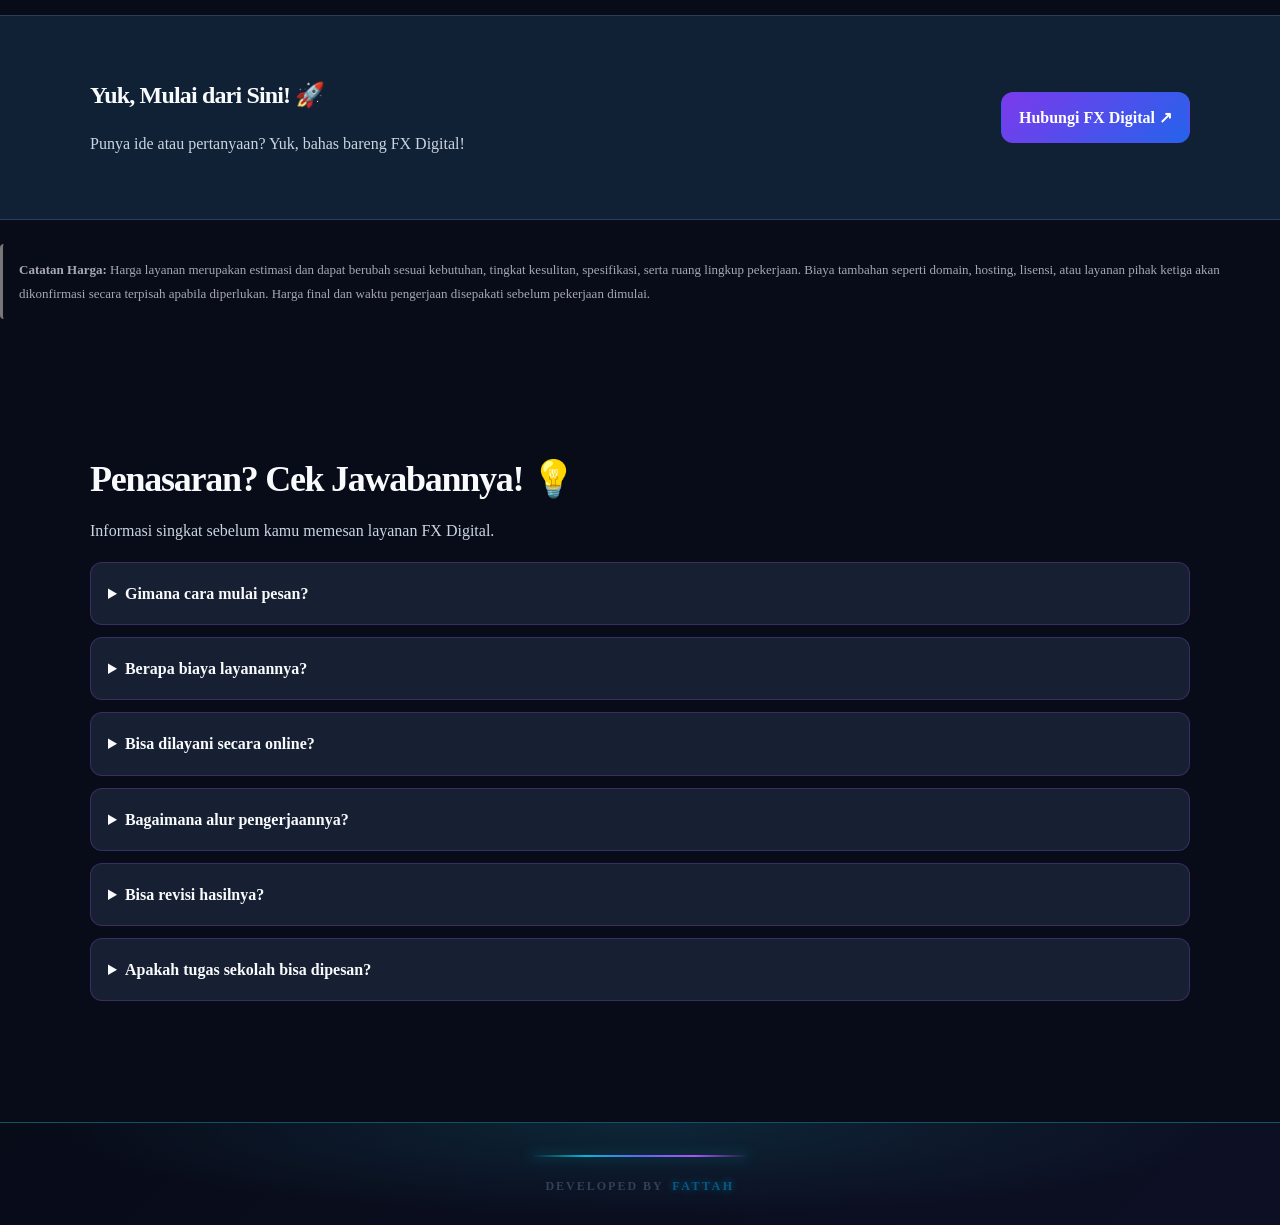
==== commit 747fa4bf: "feat: complete FX Digital order and invoice system" ====
--- a/index.html
+++ b/index.html
@@ -49,15 +49,116 @@
   <section>
     <div class="container">
       <div class="section-head"><h2>Temukan Solusi yang Kamu Butuhkan ✨</h2><p>Pilih layanan yang paling pas, ceritakan kebutuhanmu, lalu diskusikan penawaran sebelum mulai.</p></div>
-      
+
         <div class="grid">
           <article class="card"><div class="icon">✦</div><h3>Layanan sesuai kebutuhan</h3><p>Diskusikan ruang lingkup dan hasil yang diharapkan sebelum pengerjaan.</p></article>
           <article class="card"><div class="icon">✓</div><h3>Komunikasi jelas</h3><p>Jelaskan kebutuhan, tenggat waktu, serta bahan yang sudah tersedia.</p></article>
           <article class="card"><div class="icon">↗</div><h3>Mulai dari Konsultasi 💬</h3><p>Masih bingung memilih layanan? Tanyakan kebutuhan dan estimasi biayanya sebelum memulai.</p></article>
         </div>
-        
+
     </div>
   </section>
+
+
+  <section id="kalkulator-harga">
+    <div class="container">
+      <div class="section-head">
+        <h2>Kalkulator & Pemesanan FX Digital 💎</h2>
+        <p>Pilih layanan, isi identitas, dan lihat estimasi biaya dalam satu tempat.</p>
+      </div>
+
+      <form class="fx-calculator fx-order-form" id="fx-order-form">
+        <div class="fx-calculator-grid fx-order-grid">
+          <div>
+            <label for="fx-order-name">Nama lengkap</label>
+            <input id="fx-order-name" type="text" required maxlength="100"
+                   placeholder="Masukkan nama kamu">
+          </div>
+
+          <div>
+            <label for="fx-order-whatsapp">Nomor WhatsApp</label>
+            <input id="fx-order-whatsapp" type="tel" required maxlength="25"
+                   placeholder="Contoh: 081234567890">
+          </div>
+
+          <div>
+            <label for="fx-calc-category">Kategori layanan</label>
+            <select id="fx-calc-category">
+              <option>FX Web</option>
+              <option>FX Docs</option>
+              <option>FX Tech</option>
+              <option>FX Gaming</option>
+            </select>
+          </div>
+
+          <div>
+            <label for="fx-calc-service">Jenis layanan</label>
+            <select id="fx-calc-service"></select>
+          </div>
+
+          <div>
+            <label for="fx-calc-package">Pilih paket</label>
+            <select id="fx-calc-package">
+              <option>Basic</option>
+              <option>Standard</option>
+              <option>Premium</option>
+            </select>
+          </div>
+
+          <div id="fx-calc-quantity-field" hidden>
+            <label id="fx-calc-quantity-label" for="fx-calc-quantity">Jumlah</label>
+            <input id="fx-calc-quantity" type="number"
+                   min="1" max="1000" value="1">
+          </div>
+
+          <div class="fx-order-full">
+            <label for="fx-order-notes">Catatan kebutuhan</label>
+            <textarea id="fx-order-notes"
+                      placeholder="Jelaskan kebutuhan atau detail pesananmu..."></textarea>
+          </div>
+        </div>
+
+        <div class="fx-calculator-summary">
+          <p><span>Harga dasar</span><strong id="fx-calc-base">-</strong></p>
+          <p><span>Harga paket per unit</span><strong id="fx-calc-package-price">-</strong></p>
+          <hr>
+          <div>Estimasi total</div>
+          <div class="fx-calculator-total" id="fx-calc-result">-</div>
+
+          <button class="fx-order-submit" id="fx-calc-order" type="submit">
+            Kirim Pesanan via WhatsApp ↗
+          </button>
+        </div>
+
+        <p class="muted" style="font-size:13px;margin-top:18px">
+          Harga merupakan estimasi awal. Harga final, ruang lingkup, dan waktu
+          pengerjaan akan dikonfirmasi sebelum pekerjaan dimulai.
+        </p>
+      </form>
+    </div>
+  </section>
+
+
+
+
+
+
+  <section class="section" id="fx-order-tracker">
+    <div class="container">
+      <div class="section-heading">
+        <span class="eyebrow">ORDER TRACKING</span>
+        <h2>Lacak Status Pesanan</h2>
+        <p class="muted">
+          Buka tautan tracking pribadi yang dikirim melalui WhatsApp setelah pemesanan.
+        </p>
+      </div>
+
+      <div id="fx-track-result" class="fx-order-form" aria-live="polite">
+        <p>Detail pesanan hanya dapat dibuka melalui tautan tracking pribadi.</p>
+      </div>
+    </div>
+  </section>
+
   <section class="band">
     <div class="container cta">
       <div><h2>Yuk, Mulai dari Sini! 🚀</h2><p class="muted">Punya ide atau pertanyaan? Yuk, bahas bareng FX Digital!</p></div>
@@ -77,6 +178,8 @@
 </main>
 <footer class="footer"><div class="container">© <span data-year></span> FX Digital · Layanan online</div></footer>
 <script src="assets/js/config.js"></script>
+<script src="assets/js/fx-price-calculator.js" defer></script>
+
 <script src="assets/js/main.js"></script>
   <script src="assets/js/fx-enhancements.js" defer></script>
 <script src="assets/js/fx-modern.js" defer></script>
--- a/assets/css/style.css
+++ b/assets/css/style.css
@@ -1338,35 +1338,3 @@
     display: none !important;
   }
 }
-
-
-/* ==================================================
-   FX TECH & FX GAMING — TOMBOL KARTU SEJAJAR
-   ================================================== */
-
-/* Kartu layanan terbuka menggunakan tata letak kolom */
-.fx-service-list .fx-service-item[open] {
-  display: flex;
-  flex-direction: column;
-}
-
-/* Konten kartu memenuhi tinggi yang tersedia */
-.fx-service-list .fx-service-item[open] > .fx-service-content {
-  display: flex;
-  flex-direction: column;
-  flex: 1 1 auto;
-  min-height: 100%;
-}
-
-/* Tombol konsultasi selalu berada di bagian bawah */
-.fx-service-list .fx-service-item[open] .fx-service-content > a.btn[data-wa] {
-  margin-top: auto;
-  align-self: flex-start;
-}
-
-/* Pastikan isi kartu tidak terpotong */
-.fx-service-list .fx-service-item[open] .fx-service-content > p,
-.fx-service-list .fx-service-item[open] .fx-service-content > h4,
-.fx-service-list .fx-service-item[open] .fx-service-content > ul {
-  flex-shrink: 0;
-}
--- a/assets/css/fx-enhancements.css
+++ b/assets/css/fx-enhancements.css
@@ -701,3 +701,719 @@
   min-height: 54px;
   flex-shrink: 0;
 }
+
+/* FX DIGITAL PRICE CALCULATOR */
+.fx-calculator {
+  max-width: 850px;
+  margin: 35px auto;
+  padding: 28px;
+  border: 1px solid var(--line, #27405a);
+  border-radius: 20px;
+  background: linear-gradient(145deg, #13263b, #0d192a);
+}
+
+.fx-calculator-grid {
+  display: grid;
+  grid-template-columns: repeat(2, minmax(0, 1fr));
+  gap: 18px;
+}
+
+.fx-calculator label {
+  display: block;
+  margin-bottom: 7px;
+  font-weight: 700;
+}
+
+.fx-calculator select,
+.fx-calculator input {
+  width: 100%;
+  min-height: 48px;
+  padding: 10px 12px;
+  border: 1px solid var(--line, #27405a);
+  border-radius: 10px;
+  background: #07111f;
+  color: var(--text, #edf6ff);
+  font: inherit;
+}
+
+.fx-calculator-summary {
+  margin-top: 24px;
+  padding: 22px;
+  border: 1px solid var(--line, #27405a);
+  border-radius: 14px;
+  background: #07111f;
+}
+
+.fx-calculator-summary p {
+  display: flex;
+  justify-content: space-between;
+  gap: 15px;
+  flex-wrap: wrap;
+}
+
+.fx-calculator-total {
+  color: var(--mint, #65f0c0);
+  font-size: clamp(25px, 5vw, 36px);
+  font-weight: 900;
+}
+
+.fx-calculator-order {
+  display: block;
+  margin-top: 20px;
+  padding: 14px;
+  border-radius: 10px;
+  background: #159653;
+  color: white;
+  text-align: center;
+  font-weight: 800;
+}
+
+@media (max-width: 600px) {
+  .fx-calculator {
+    padding: 19px;
+  }
+
+  .fx-calculator-grid {
+    grid-template-columns: 1fr;
+  }
+}
+
+/* FX DIGITAL ORDER FORM */
+.fx-order-form {
+  max-width: 850px;
+  margin: 35px auto;
+  padding: 28px;
+  border: 1px solid var(--line, #27405a);
+  border-radius: 20px;
+  background: linear-gradient(145deg, #13263b, #0d192a);
+}
+
+.fx-order-grid {
+  display: grid;
+  grid-template-columns: repeat(2, minmax(0, 1fr));
+  gap: 18px;
+}
+
+.fx-order-form label {
+  display: block;
+  margin-bottom: 7px;
+  font-weight: 700;
+}
+
+.fx-order-form input,
+.fx-order-form select,
+.fx-order-form textarea {
+  width: 100%;
+  min-height: 48px;
+  padding: 11px 13px;
+  border: 1px solid var(--line, #27405a);
+  border-radius: 10px;
+  background: #07111f;
+  color: var(--text, #edf6ff);
+  font: inherit;
+}
+
+.fx-order-form textarea {
+  min-height: 110px;
+  resize: vertical;
+}
+
+.fx-order-full {
+  grid-column: 1 / -1;
+}
+
+.fx-order-submit {
+  width: 100%;
+  margin-top: 22px;
+  padding: 15px;
+  border: 0;
+  border-radius: 10px;
+  background: #159653;
+  color: white;
+  font: inherit;
+  font-weight: 800;
+  cursor: pointer;
+}
+
+.fx-order-submit:hover {
+  background: #0f7540;
+}
+
+@media (max-width: 600px) {
+  .fx-order-form {
+    padding: 19px;
+  }
+
+  .fx-order-grid {
+    grid-template-columns: 1fr;
+  }
+
+  .fx-order-full {
+    grid-column: auto;
+  }
+}
+
+/* FX DIGITAL - ORDER TRACKING */
+#fx-order-tracker {
+  padding: 55px 0;
+}
+
+#fx-track-form {
+  max-width: 650px;
+}
+
+#fx-track-code {
+  width: 100%;
+  min-height: 48px;
+  padding: 11px 13px;
+  border: 1px solid var(--line, #27405a);
+  border-radius: 10px;
+  background: #07111f;
+  color: var(--text, #edf6ff);
+  font: inherit;
+  text-transform: uppercase;
+}
+
+.fx-track-card {
+  margin-top: 22px;
+  padding: 20px;
+  border: 1px solid var(--line, #27405a);
+  border-radius: 14px;
+  background: #07111f;
+  overflow-wrap: anywhere;
+}
+
+.fx-track-card h3 {
+  color: var(--mint, #65f0c0);
+  margin-top: 0;
+}
+
+.fx-track-card p {
+  margin: 10px 0;
+  line-height: 1.7;
+}
+
+#fx-track-result {
+  margin-top: 15px;
+  line-height: 1.7;
+}
+
+/* FX DIGITAL - ADMIN PANEL */
+.fx-admin {
+  width: min(1100px, calc(100% - 32px));
+  margin: 0 auto;
+  padding: 45px 0 80px;
+}
+
+.fx-admin-header,
+.fx-admin-toolbar,
+.fx-admin-order-top {
+  display: flex;
+  justify-content: space-between;
+  align-items: center;
+  gap: 18px;
+}
+
+.fx-admin-header { margin-bottom: 28px; }
+.fx-admin-header h1 { margin: 8px 0; }
+.fx-admin-header p,
+.fx-admin-toolbar p { color: var(--muted, #a9b7c8); }
+
+.fx-admin-back,
+.fx-admin button {
+  display: inline-flex;
+  align-items: center;
+  justify-content: center;
+  min-height: 44px;
+  padding: 10px 16px;
+  border: 1px solid var(--line, #27405a);
+  border-radius: 10px;
+  background: var(--card, #101d2c);
+  color: var(--text, #edf6ff);
+  text-decoration: none;
+  font: inherit;
+  cursor: pointer;
+}
+
+.fx-admin-notice {
+  padding: 17px;
+  margin-bottom: 22px;
+  border: 1px solid var(--line, #27405a);
+  border-radius: 12px;
+  background: var(--card, #101d2c);
+}
+
+.fx-admin-notice p { margin-bottom: 0; line-height: 1.6; }
+
+.fx-admin-stats {
+  display: grid;
+  grid-template-columns: repeat(4, minmax(0, 1fr));
+  gap: 14px;
+  margin-bottom: 35px;
+}
+
+.fx-admin-stats article,
+.fx-admin-order,
+.fx-admin-empty {
+  padding: 18px;
+  border: 1px solid var(--line, #27405a);
+  border-radius: 13px;
+  background: var(--card, #101d2c);
+}
+
+.fx-admin-stats span,
+.fx-admin-stats strong {
+  display: block;
+}
+
+.fx-admin-stats span { color: var(--muted, #a9b7c8); }
+.fx-admin-stats strong { margin-top: 8px; font-size: 27px; }
+
+.fx-admin-orders h2 { margin-bottom: 5px; }
+
+#fx-admin-search,
+.fx-admin select,
+.fx-admin textarea {
+  width: 100%;
+  padding: 12px;
+  border: 1px solid var(--line, #27405a);
+  border-radius: 9px;
+  background: #07111f;
+  color: #edf6ff;
+  font: inherit;
+}
+
+#fx-admin-search { margin: 20px 0; min-height: 48px; }
+
+.fx-admin-order { margin-bottom: 17px; }
+.fx-admin-order-top { flex-wrap: wrap; }
+.fx-admin-order-top strong,
+.fx-admin-order-top small { display: block; }
+.fx-admin-order-top small { margin-top: 5px; color: var(--muted, #a9b7c8); }
+
+.fx-admin-badge {
+  padding: 7px 11px;
+  border: 1px solid var(--status-color);
+  border-radius: 30px;
+  color: var(--status-color);
+  font-size: 13px;
+}
+
+.fx-admin-order-details {
+  margin: 18px 0;
+  display: grid;
+  grid-template-columns: repeat(2, minmax(0, 1fr));
+  gap: 4px 18px;
+}
+
+.fx-admin-order-details p { margin: 5px 0; overflow-wrap: anywhere; }
+
+.fx-admin-controls {
+  display: grid;
+  gap: 13px;
+  padding-top: 17px;
+  border-top: 1px solid var(--line, #27405a);
+}
+
+.fx-admin-controls label { display: grid; gap: 7px; }
+.fx-admin-controls button { justify-self: start; }
+.fx-admin-feedback { color: var(--mint, #65f0c0); margin: 0; }
+.fx-admin-empty { text-align: center; padding: 35px 18px; }
+
+@media (max-width: 650px) {
+  .fx-admin-header,
+  .fx-admin-toolbar { align-items: flex-start; flex-direction: column; }
+
+  .fx-admin-stats { grid-template-columns: repeat(2, minmax(0, 1fr)); }
+
+  .fx-admin-order-details { grid-template-columns: 1fr; }
+}
+
+/* FX DIGITAL - ADMIN PANEL */
+.fx-admin {
+  width: min(1100px, calc(100% - 32px));
+  margin: 0 auto;
+  padding: 45px 0 80px;
+}
+
+.fx-admin-header,
+.fx-admin-toolbar,
+.fx-admin-order-top {
+  display: flex;
+  justify-content: space-between;
+  align-items: center;
+  gap: 18px;
+}
+
+.fx-admin-header { margin-bottom: 28px; }
+.fx-admin-header h1 { margin: 8px 0; }
+.fx-admin-header p,
+.fx-admin-toolbar p { color: var(--muted, #a9b7c8); }
+
+.fx-admin-back,
+.fx-admin button {
+  display: inline-flex;
+  align-items: center;
+  justify-content: center;
+  min-height: 44px;
+  padding: 10px 16px;
+  border: 1px solid var(--line, #27405a);
+  border-radius: 10px;
+  background: var(--card, #101d2c);
+  color: var(--text, #edf6ff);
+  text-decoration: none;
+  font: inherit;
+  cursor: pointer;
+}
+
+.fx-admin-notice {
+  padding: 17px;
+  margin-bottom: 22px;
+  border: 1px solid var(--line, #27405a);
+  border-radius: 12px;
+  background: var(--card, #101d2c);
+}
+
+.fx-admin-notice p { margin-bottom: 0; line-height: 1.6; }
+
+.fx-admin-stats {
+  display: grid;
+  grid-template-columns: repeat(4, minmax(0, 1fr));
+  gap: 14px;
+  margin-bottom: 35px;
+}
+
+.fx-admin-stats article,
+.fx-admin-order,
+.fx-admin-empty {
+  padding: 18px;
+  border: 1px solid var(--line, #27405a);
+  border-radius: 13px;
+  background: var(--card, #101d2c);
+}
+
+.fx-admin-stats span,
+.fx-admin-stats strong {
+  display: block;
+}
+
+.fx-admin-stats span { color: var(--muted, #a9b7c8); }
+.fx-admin-stats strong { margin-top: 8px; font-size: 27px; }
+
+.fx-admin-orders h2 { margin-bottom: 5px; }
+
+#fx-admin-search,
+.fx-admin select,
+.fx-admin textarea {
+  width: 100%;
+  padding: 12px;
+  border: 1px solid var(--line, #27405a);
+  border-radius: 9px;
+  background: #07111f;
+  color: #edf6ff;
+  font: inherit;
+}
+
+#fx-admin-search { margin: 20px 0; min-height: 48px; }
+
+.fx-admin-order { margin-bottom: 17px; }
+.fx-admin-order-top { flex-wrap: wrap; }
+.fx-admin-order-top strong,
+.fx-admin-order-top small { display: block; }
+.fx-admin-order-top small { margin-top: 5px; color: var(--muted, #a9b7c8); }
+
+.fx-admin-badge {
+  padding: 7px 11px;
+  border: 1px solid var(--status-color);
+  border-radius: 30px;
+  color: var(--status-color);
+  font-size: 13px;
+}
+
+.fx-admin-order-details {
+  margin: 18px 0;
+  display: grid;
+  grid-template-columns: repeat(2, minmax(0, 1fr));
+  gap: 4px 18px;
+}
+
+.fx-admin-order-details p { margin: 5px 0; overflow-wrap: anywhere; }
+
+.fx-admin-controls {
+  display: grid;
+  gap: 13px;
+  padding-top: 17px;
+  border-top: 1px solid var(--line, #27405a);
+}
+
+.fx-admin-controls label { display: grid; gap: 7px; }
+.fx-admin-controls button { justify-self: start; }
+.fx-admin-feedback { color: var(--mint, #65f0c0); margin: 0; }
+.fx-admin-empty { text-align: center; padding: 35px 18px; }
+
+@media (max-width: 650px) {
+  .fx-admin-header,
+  .fx-admin-toolbar { align-items: flex-start; flex-direction: column; }
+
+  .fx-admin-stats { grid-template-columns: repeat(2, minmax(0, 1fr)); }
+
+  .fx-admin-order-details { grid-template-columns: 1fr; }
+}
+
+/* FX DIGITAL - INVOICE */
+.fx-invoice-page {
+  width: min(900px, calc(100% - 32px));
+  margin: 35px auto 70px;
+}
+
+.fx-invoice-actions {
+  display: flex;
+  justify-content: space-between;
+  gap: 12px;
+  margin-bottom: 20px;
+}
+
+.fx-invoice-actions button {
+  min-height: 44px;
+  padding: 10px 17px;
+  border: 1px solid var(--line, #27405a);
+  border-radius: 10px;
+  background: var(--card, #101d2c);
+  color: var(--text, #edf6ff);
+  font: inherit;
+  cursor: pointer;
+}
+
+.fx-invoice {
+  padding: 35px;
+  border: 1px solid var(--line, #27405a);
+  border-radius: 15px;
+  background: var(--card, #101d2c);
+}
+
+.fx-invoice-header {
+  display: flex;
+  justify-content: space-between;
+  gap: 20px;
+}
+
+.fx-invoice-header h1 { margin: 8px 0; }
+.fx-invoice-number { text-align: right; }
+.fx-invoice-number strong,
+.fx-invoice-number span { display: block; }
+.fx-invoice-number span { margin-top: 8px; }
+
+.fx-invoice h2 { font-size: 17px; margin: 25px 0 12px; }
+.fx-invoice p { line-height: 1.7; overflow-wrap: anywhere; }
+
+.fx-invoice-table-wrap { overflow-x: auto; }
+
+.fx-invoice-table {
+  width: 100%;
+  border-collapse: collapse;
+  text-align: left;
+}
+
+.fx-invoice-table th,
+.fx-invoice-table td {
+  padding: 13px 10px;
+  border-bottom: 1px solid var(--line, #27405a);
+}
+
+.fx-invoice-total {
+  display: flex;
+  justify-content: space-between;
+  gap: 15px;
+  margin-top: 25px;
+  padding: 18px;
+  border: 1px solid var(--line, #27405a);
+  border-radius: 10px;
+}
+
+.fx-invoice-total strong {
+  color: var(--mint, #65f0c0);
+  font-size: 22px;
+}
+
+.fx-invoice-footer {
+  margin-top: 35px;
+  padding-top: 15px;
+  border-top: 1px solid var(--line, #27405a);
+}
+
+.fx-invoice-link {
+  display: inline-flex;
+  margin-top: 15px;
+  text-decoration: none;
+}
+
+@media (max-width: 600px) {
+  .fx-invoice { padding: 20px; }
+  .fx-invoice-header { flex-direction: column; }
+  .fx-invoice-number { text-align: left; }
+  .fx-invoice-actions { flex-wrap: wrap; }
+}
+
+@media print {
+  @page { margin: 15mm; }
+
+  body {
+    background: white !important;
+    color: #111 !important;
+  }
+
+  body * { visibility: hidden !important; }
+
+  .fx-invoice,
+  .fx-invoice * {
+    visibility: visible !important;
+  }
+
+  .fx-invoice-page {
+    width: 100%;
+    margin: 0;
+  }
+
+  .fx-invoice-actions { display: none !important; }
+
+  .fx-invoice {
+    position: absolute;
+    left: 0;
+    top: 0;
+    width: 100%;
+    padding: 0;
+    border: 0;
+    border-radius: 0;
+    background: white !important;
+    color: #111 !important;
+  }
+
+  .fx-invoice h1,
+  .fx-invoice h2,
+  .fx-invoice p,
+  .fx-invoice strong,
+  .fx-invoice span,
+  .fx-invoice th,
+  .fx-invoice td {
+    color: #111 !important;
+  }
+
+  .fx-invoice-total { border-color: #999; }
+  .fx-invoice-table th,
+  .fx-invoice-table td { border-color: #ccc; }
+}
+
+
+/* FX DIGITAL - ADMIN LOGIN */
+.fx-admin-login {
+  max-width: 480px;
+  margin: 35px auto;
+}
+
+.fx-admin-login-card {
+  padding: 26px;
+  border: 1px solid var(--line, #27405a);
+  border-radius: 15px;
+  background: var(--card, #101d2c);
+}
+
+.fx-admin-login-card h2 {
+  margin: 12px 0 8px;
+}
+
+.fx-admin-login-card > p {
+  color: var(--muted, #a9b7c8);
+}
+
+.fx-admin-login-card form {
+  display: grid;
+  gap: 12px;
+  margin-top: 22px;
+}
+
+.fx-admin-login-card input {
+  width: 100%;
+  min-height: 48px;
+  padding: 12px;
+  border: 1px solid var(--line, #27405a);
+  border-radius: 9px;
+  background: #07111f;
+  color: #edf6ff;
+  font: inherit;
+}
+
+.fx-admin-login-card button:disabled,
+.fx-admin button:disabled {
+  opacity: .6;
+  cursor: wait;
+}
+
+.fx-admin-actions {
+  display: flex;
+  flex-wrap: wrap;
+  gap: 10px;
+}
+
+.fx-admin-global-feedback {
+  margin-top: 15px;
+  color: var(--mint, #65f0c0);
+}
+
+.fx-admin [hidden] {
+  display: none !important;
+}
+
+@media (max-width: 650px) {
+  .fx-admin-login-card {
+    padding: 20px;
+  }
+
+  .fx-admin-actions {
+    width: 100%;
+  }
+}
+
+
+/* FX DIGITAL - PERSETUJUAN PESANAN */
+.fx-admin-approval {
+  display: grid;
+  gap: 12px;
+  padding: 16px;
+  border: 1px solid var(--line, #27405a);
+  border-radius: 12px;
+  background: var(--card, #101d2c);
+}
+
+.fx-admin-approval label {
+  display: grid;
+  gap: 7px;
+}
+
+.fx-admin-approval input {
+  width: 100%;
+  min-height: 44px;
+  padding: 10px 12px;
+  border: 1px solid var(--line, #27405a);
+  border-radius: 9px;
+  background: var(--bg, #0b1420);
+  color: var(--text, #edf6ff);
+  font: inherit;
+}
+
+.fx-admin-approval button {
+  justify-self: start;
+  background: var(--mint, #65f0c0);
+  color: #071b18;
+  font-weight: 700;
+}
+
+.fx-admin-approval-feedback {
+  margin: 0;
+  color: var(--mint, #65f0c0);
+  overflow-wrap: anywhere;
+}
+
+.fx-admin-approval button:disabled {
+  opacity: .6;
+  cursor: wait;
+}
--- a/assets/css/fx-modern.css
+++ b/assets/css/fx-modern.css
@@ -388,4 +388,3 @@
     text-align: center;
     box-sizing: border-box;
 }
-
--- a/assets/css/fx-brand-motion.css
+++ b/assets/css/fx-brand-motion.css
@@ -1223,7 +1223,7 @@
   ) !important;
   transform-origin: right center !important;
   animation: fxMeteorSlimFlight var(--flight, 1.8s) linear 1 !important;
-  
+
 }
 
 #fx-cosmos-scene .fx-space-meteor::before,
